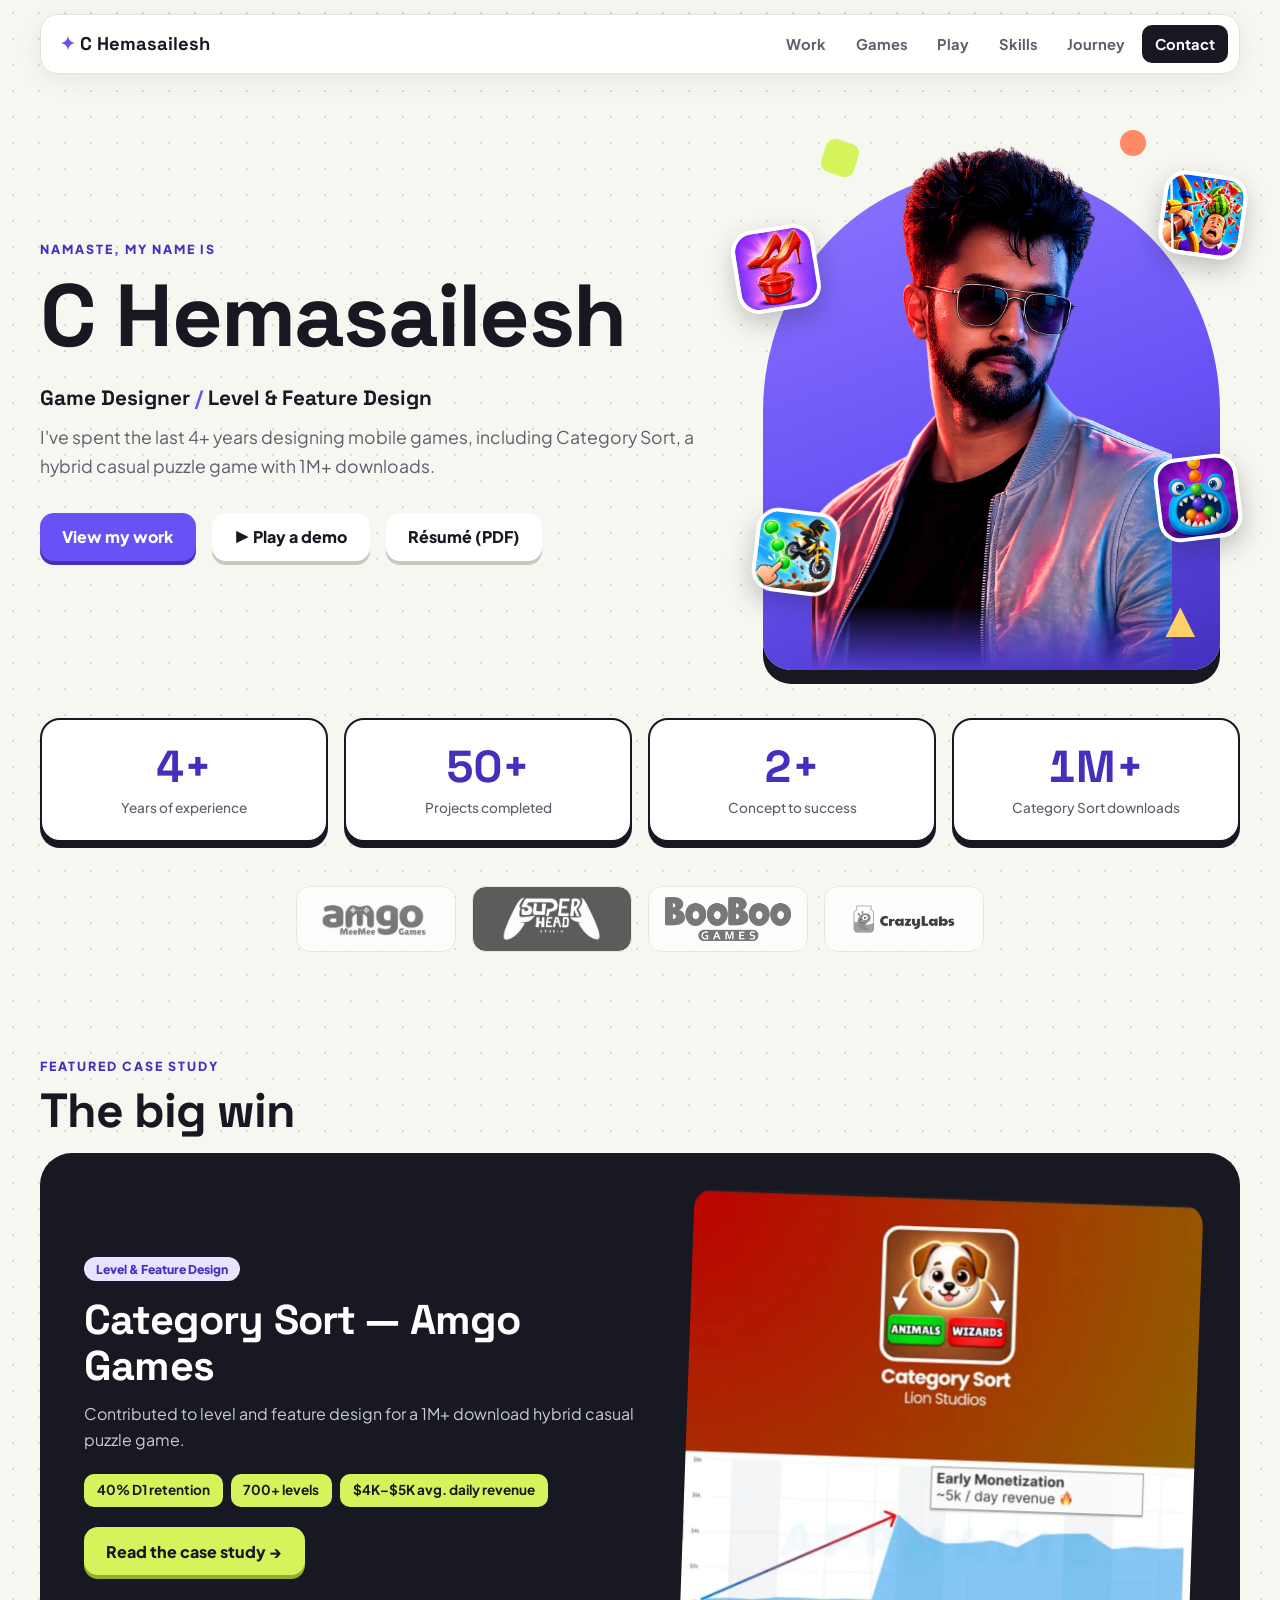
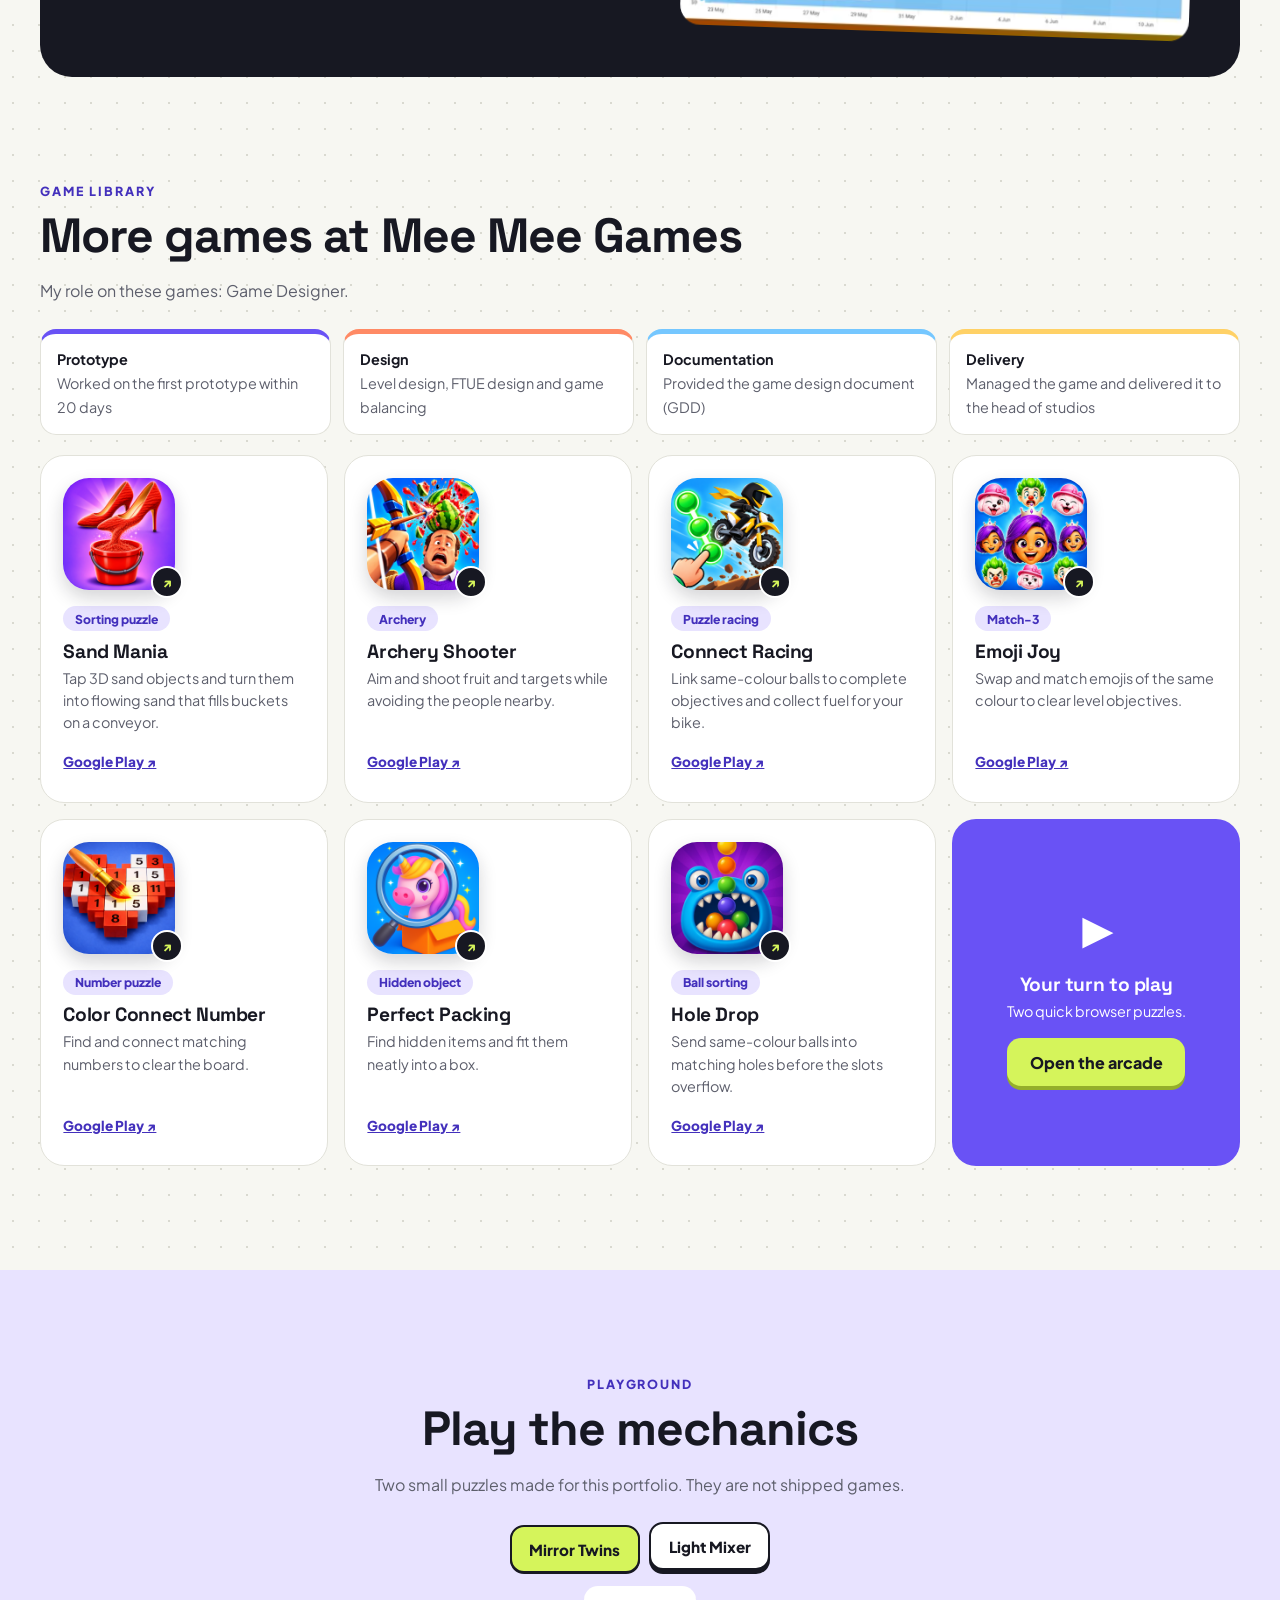
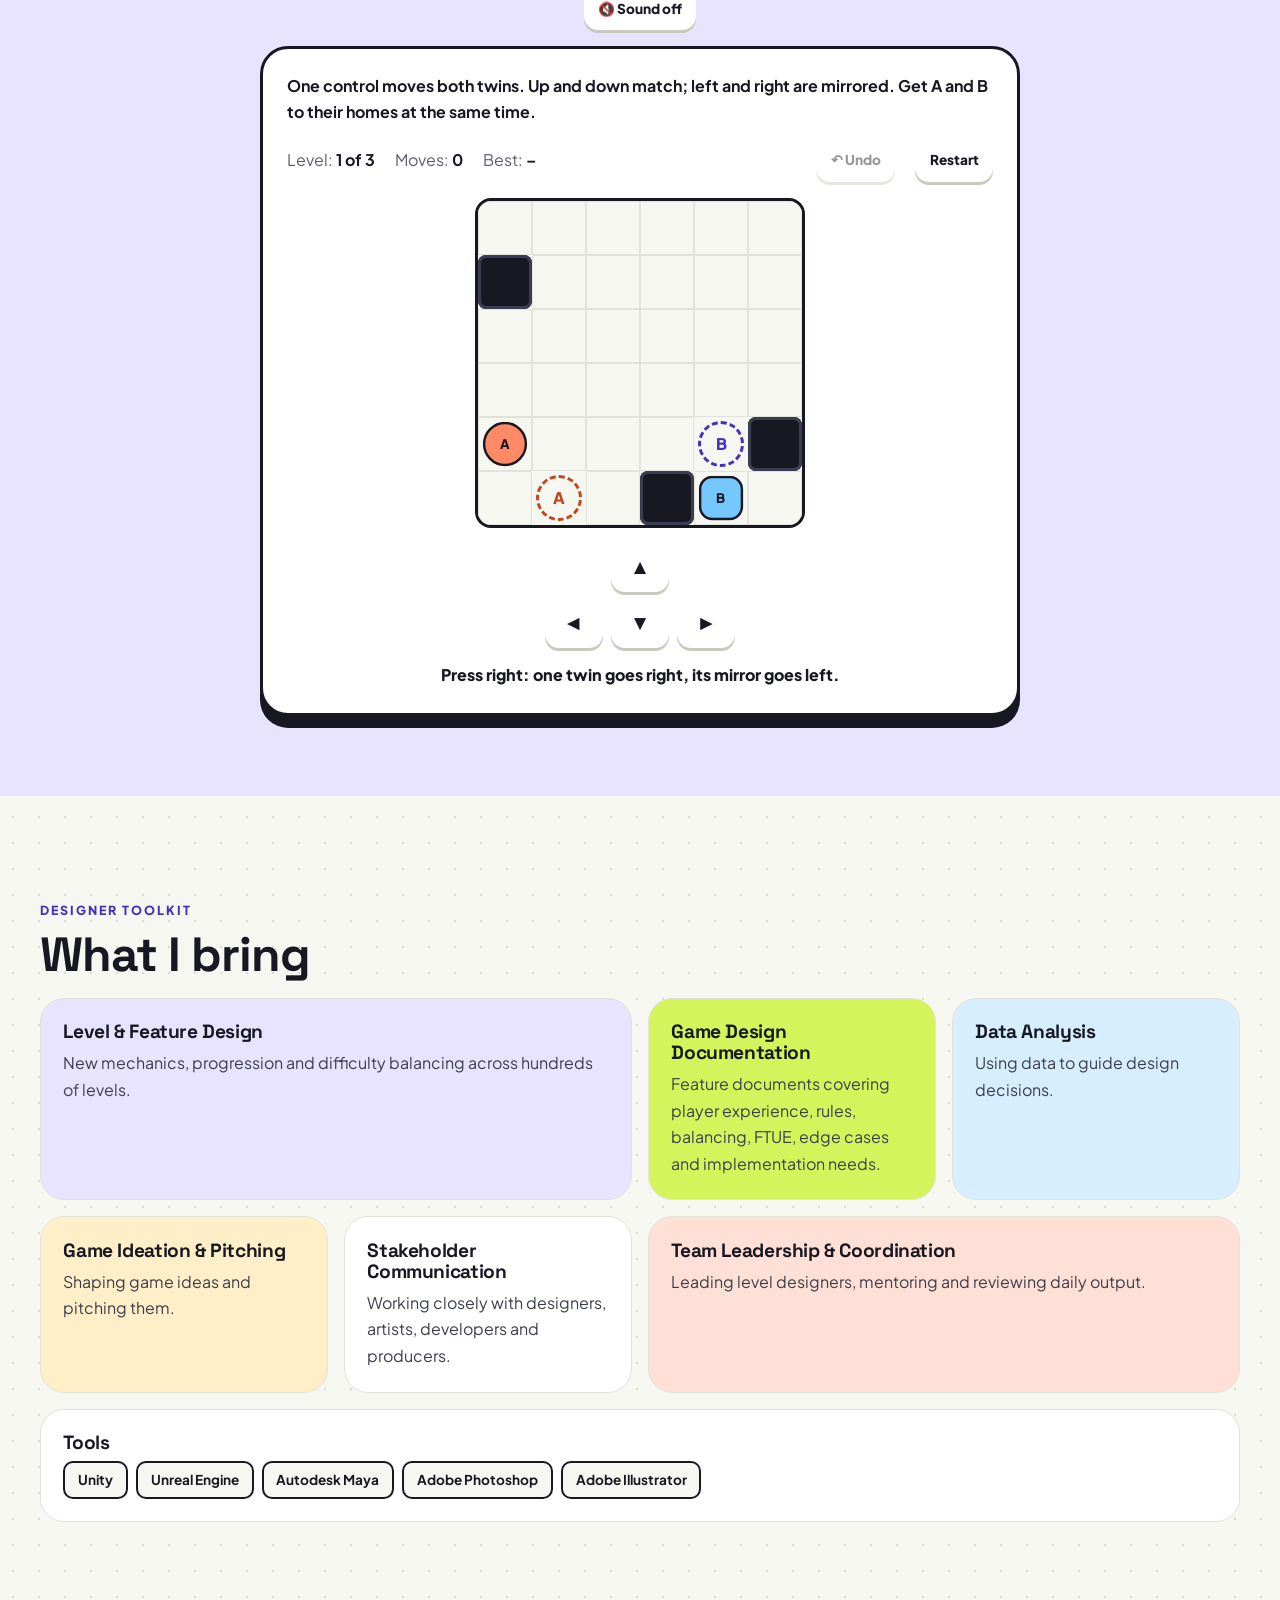
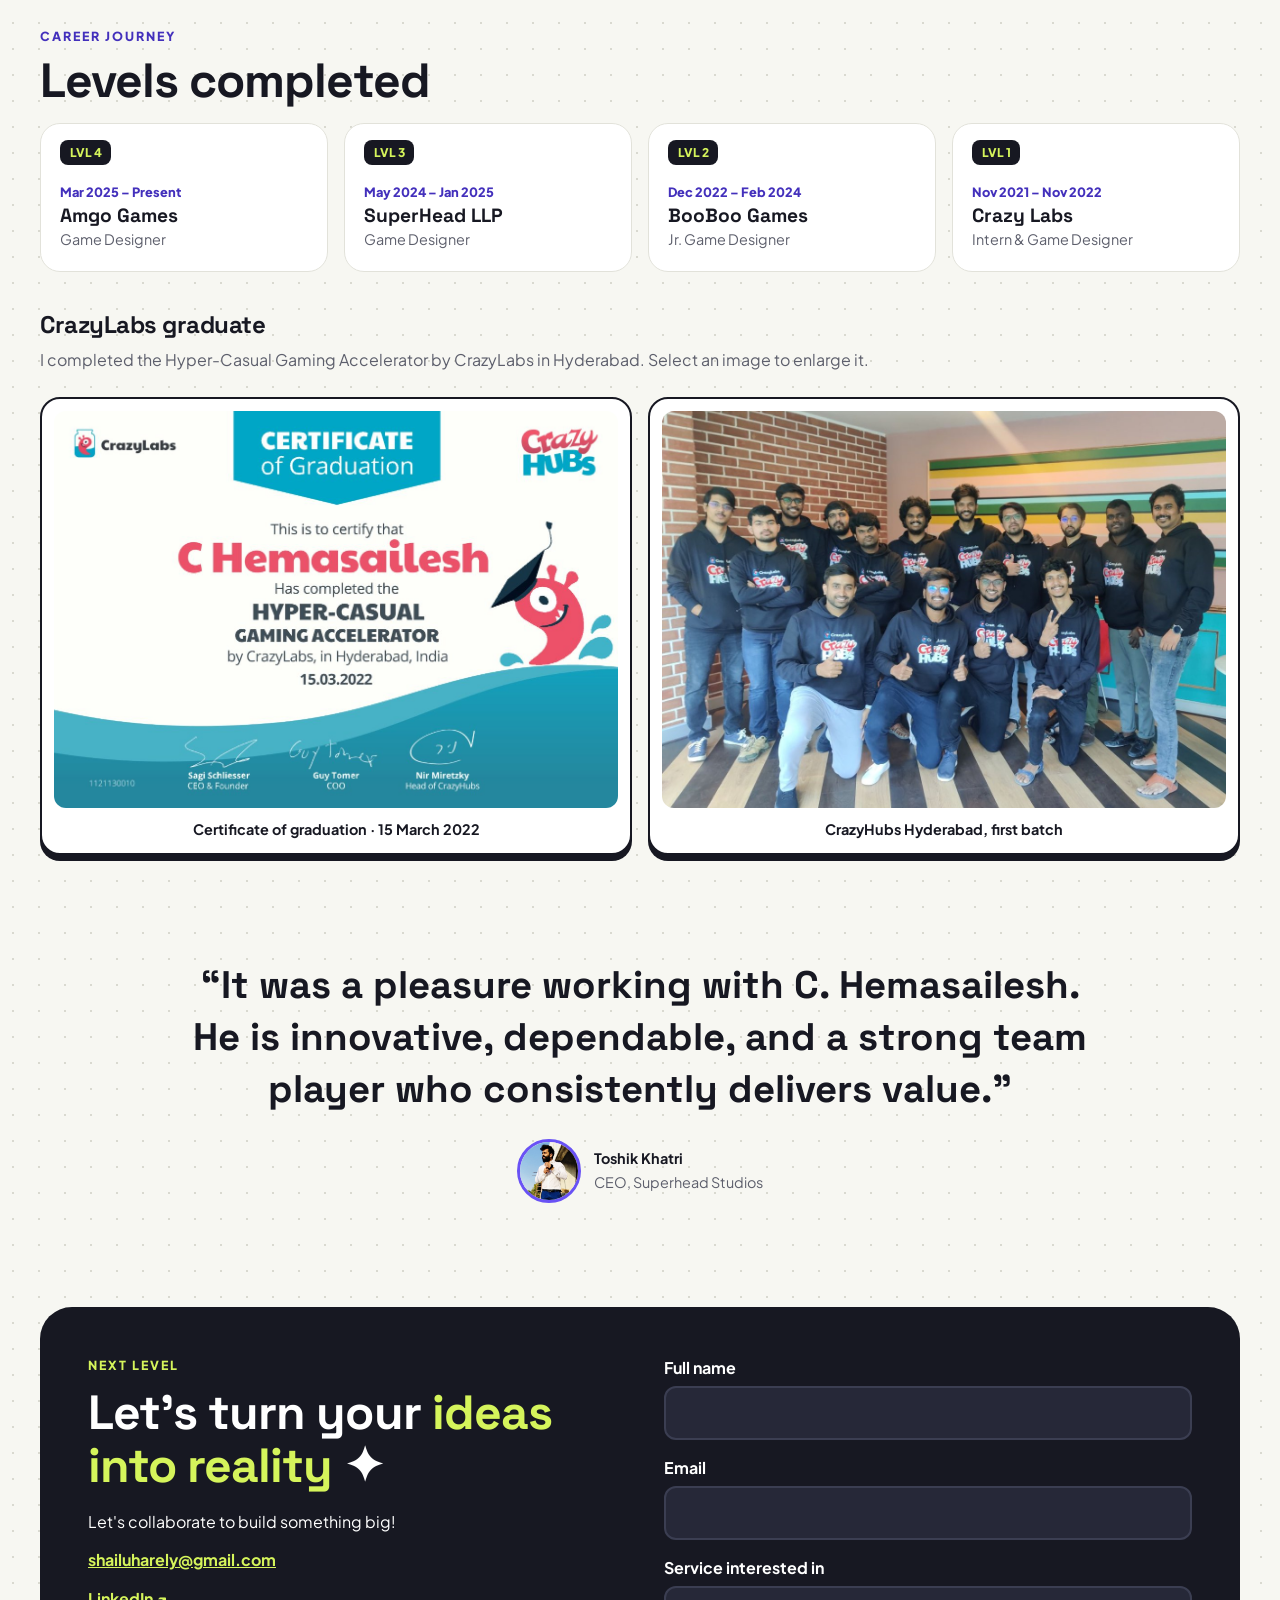
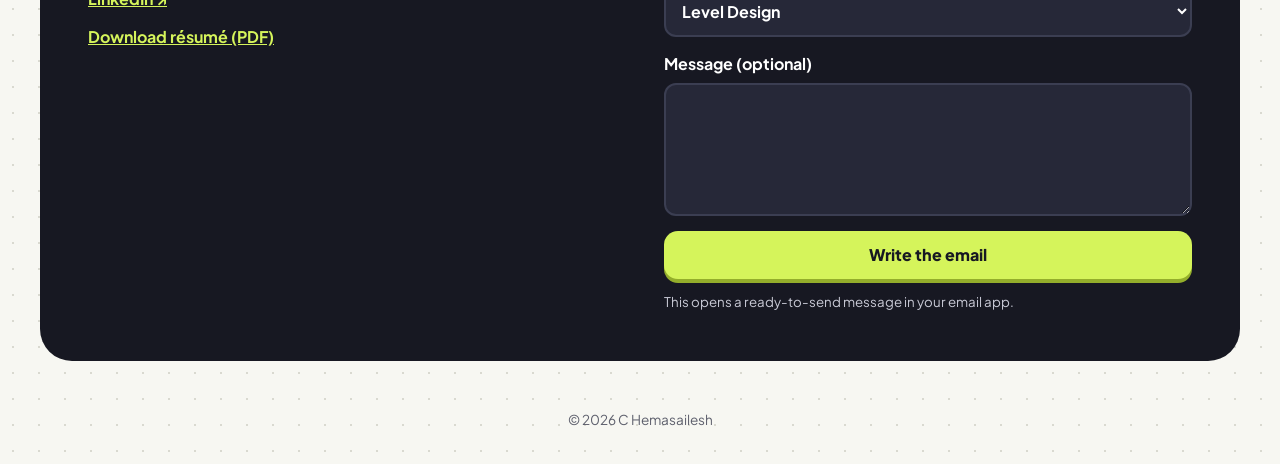
==== index.html @ 20269c91 "Replace the four demos with Mirror Twins and Light Mixer Co-Authored-By: Claude Sonnet 5.5 <noreply@" ====
<!doctype html>
<html lang="en">
<head>
  <meta charset="utf-8">
  <meta name="viewport" content="width=device-width, initial-scale=1">
  <title>C Hemasailesh — Game Designer (Level &amp; Feature Design)</title>
  <meta name="description" content="Mobile game designer with 4+ years of experience in level, feature and puzzle design. Worked on Category Sort, a hybrid casual puzzle game with 1M+ downloads.">
  <meta property="og:title" content="C Hemasailesh — Game Designer">
  <meta property="og:description" content="Level &amp; feature designer for mobile games. 4+ years. Category Sort: 1M+ downloads.">
  <meta property="og:type" content="website">
  <link rel="icon" href="data:image/svg+xml,<svg xmlns='http://www.w3.org/2000/svg' viewBox='0 0 24 24'><path fill='%236952F5' d='M12 0l2.6 9.4L24 12l-9.4 2.6L12 24l-2.6-9.4L0 12l9.4-2.6z'/></svg>">
  <link rel="preconnect" href="https://fonts.gstatic.com" crossorigin>
  <link href="https://fonts.googleapis.com/css2?family=Plus+Jakarta+Sans:wght@400;500;700;800&family=Space+Grotesk:wght@700&display=swap" rel="stylesheet">
  <link rel="stylesheet" href="styles.css?v=6">
  <script>document.documentElement.classList.add('js')</script>
  <script src="main.js?v=6" defer></script>
  <script src="arcade.js?v=6" defer></script>
</head>
<body>
<a class="skip" href="#main">Skip to content</a>
<div class="progress" aria-hidden="true"></div>
<header class="nav">
  <a class="brand" href="#top"><span class="spark">✦</span> C Hemasailesh</a>
  <button class="menu-btn" aria-expanded="false" aria-controls="menu">Menu</button>
  <nav id="menu">
    <a href="#work">Work</a>
    <a href="#games">Games</a>
    <a href="#play">Play</a>
    <a href="#about">Skills</a>
    <a href="#journey">Journey</a>
    <a class="pill" href="#contact">Contact</a>
  </nav>
</header>

<main id="main">
  <section class="hero wrap" id="top">
    <div class="hero-copy">
      <p class="eyebrow">Namaste, my name is</p>
      <h1>C Hema&shy;sailesh</h1>
      <p class="role">Game Designer <span>/</span> Level &amp; Feature Design</p>
      <p class="lead">I've spent the last 4+ years designing mobile games, including Category Sort, a hybrid casual puzzle game with 1M+ downloads.</p>
      <div class="actions">
        <a class="btn" href="#work">View my work</a>
        <a class="btn alt" href="#play">▶ Play a demo</a>
        <a class="btn alt" href="assets/C-Hemasailesh-Resume.pdf" target="_blank" rel="noopener">Résumé (PDF)</a>
      </div>
    </div>
    <div class="stage" id="stage">
      <div class="blob"></div>
      <img class="hero-portrait" src="assets/portrait.png" alt="Portrait of C Hemasailesh" width="1024" height="1536">
      <a class="float f1" href="https://play.google.com/store/apps/details?id=com.meemeegames.sandmania" target="_blank" rel="noopener" aria-label="Open Sand Mania on Google Play"><img src="assets/games/sand-mania.png" alt="" width="96" height="96"><span class="tip">Sand Mania ↗</span></a>
      <a class="float f2" href="https://play.google.com/store/apps/details?id=com.meemeegames.archeryshooter" target="_blank" rel="noopener" aria-label="Open Archery Shooter on Google Play"><img src="assets/games/archery-shooter.webp" alt="" width="96" height="96"><span class="tip">Archery Shooter ↗</span></a>
      <a class="float f3" href="https://play.google.com/store/apps/details?id=com.meemeegames.connectracing" target="_blank" rel="noopener" aria-label="Open Connect Racing on Google Play"><img src="assets/games/connect-racing.png" alt="" width="96" height="96"><span class="tip">Connect Racing ↗</span></a>
      <a class="float f4" href="https://play.google.com/store/apps/details?id=com.meemeegames.holedrop" target="_blank" rel="noopener" aria-label="Open Hole Drop on Google Play"><img src="assets/games/hole-drop.png" alt="" width="96" height="96"><span class="tip">Hole Drop ↗</span></a>
      <span class="shape s1"></span><span class="shape s2"></span><span class="shape s3"></span>
    </div>
  </section>

  <section class="wrap stats" aria-label="Career highlights">
    <div><strong data-count>4+</strong><span>Years of experience</span></div>
    <div><strong data-count>50+</strong><span>Projects completed</span></div>
    <div><strong data-count>2+</strong><span>Concept to success</span></div>
    <div><strong data-count>1M+</strong><span>Category Sort downloads</span></div>
  </section>

  <section class="wrap logos" aria-label="Studios I have worked with">
    <img src="assets/logo-amgo.png" alt="Amgo Games">
    <img src="assets/logo-superhead.png" alt="SuperHead Studios">
    <img src="assets/logo-booboo.png" alt="BooBoo Games">
    <img src="assets/logo-crazylabs.png" alt="CrazyLabs">
  </section>

  <section class="wrap section" id="work">
    <p class="eyebrow">Featured case study</p>
    <h2>The big win</h2>
    <a class="feature" href="category-sort.html">
      <div>
        <span class="tag">Level &amp; Feature Design</span>
        <h3>Category Sort — Amgo Games</h3>
        <p>Contributed to level and feature design for a 1M+ download hybrid casual puzzle game.</p>
        <ul class="chips">
          <li>40% D1 retention</li>
          <li>700+ levels</li>
          <li>$4K–$5K avg. daily revenue</li>
        </ul>
        <span class="btn lime">Read the case study →</span>
      </div>
      <img src="assets/category-sort-cover.webp" alt="Category Sort icon above a chart showing daily revenue rising to about 5 thousand dollars" width="665" height="569">
    </a>
  </section>

  <section class="wrap section" id="games">
    <p class="eyebrow">Game library</p>
    <h2>More games at Mee Mee Games</h2>
    <p class="sub">My role on these games: Game Designer.</p>
    <ul class="role-box">
      <li><b>Prototype</b>Worked on the first prototype within 20 days</li>
      <li><b>Design</b>Level design, FTUE design and game balancing</li>
      <li><b>Documentation</b>Provided the game design document (GDD)</li>
      <li><b>Delivery</b>Managed the game and delivered it to the head of studios</li>
    </ul>
    <ul class="games">
      <li class="card">
        <a class="icon-link" href="https://play.google.com/store/apps/details?id=com.meemeegames.sandmania" target="_blank" rel="noopener" aria-label="Open Sand Mania on Google Play"><img src="assets/games/sand-mania.png" alt="" width="512" height="512" loading="lazy"></a>
        <span class="tag">Sorting puzzle</span>
        <h3>Sand Mania</h3>
        <p>Tap 3D sand objects and turn them into flowing sand that fills buckets on a conveyor.</p>
        <div class="links"><a href="https://play.google.com/store/apps/details?id=com.meemeegames.sandmania" target="_blank" rel="noopener" aria-label="Sand Mania on Google Play">Google Play ↗</a></div>
      </li>
      <li class="card">
        <a class="icon-link" href="https://play.google.com/store/apps/details?id=com.meemeegames.archeryshooter" target="_blank" rel="noopener" aria-label="Open Archery Shooter on Google Play"><img src="assets/games/archery-shooter.webp" alt="" width="512" height="512" loading="lazy"></a>
        <span class="tag">Archery</span>
        <h3>Archery Shooter</h3>
        <p>Aim and shoot fruit and targets while avoiding the people nearby.</p>
        <div class="links"><a href="https://play.google.com/store/apps/details?id=com.meemeegames.archeryshooter" target="_blank" rel="noopener" aria-label="Archery Shooter on Google Play">Google Play ↗</a></div>
      </li>
      <li class="card">
        <a class="icon-link" href="https://play.google.com/store/apps/details?id=com.meemeegames.connectracing" target="_blank" rel="noopener" aria-label="Open Connect Racing on Google Play"><img src="assets/games/connect-racing.png" alt="" width="512" height="512" loading="lazy"></a>
        <span class="tag">Puzzle racing</span>
        <h3>Connect Racing</h3>
        <p>Link same-colour balls to complete objectives and collect fuel for your bike.</p>
        <div class="links"><a href="https://play.google.com/store/apps/details?id=com.meemeegames.connectracing" target="_blank" rel="noopener" aria-label="Connect Racing on Google Play">Google Play ↗</a></div>
      </li>
      <li class="card">
        <a class="icon-link" href="https://play.google.com/store/apps/details?id=com.meemeegames.emojijoy" target="_blank" rel="noopener" aria-label="Open Emoji Joy on Google Play"><img src="assets/games/emoji-joy.webp" alt="" width="512" height="512" loading="lazy"></a>
        <span class="tag">Match-3</span>
        <h3>Emoji Joy</h3>
        <p>Swap and match emojis of the same colour to clear level objectives.</p>
        <div class="links"><a href="https://play.google.com/store/apps/details?id=com.meemeegames.emojijoy" target="_blank" rel="noopener" aria-label="Emoji Joy on Google Play">Google Play ↗</a></div>
      </li>
      <li class="card">
        <a class="icon-link" href="https://play.google.com/store/apps/details?id=com.meemeegames.colorconnectnumber" target="_blank" rel="noopener" aria-label="Open Color Connect Number on Google Play"><img src="assets/games/color-connect-number.png" alt="" width="512" height="512" loading="lazy"></a>
        <span class="tag">Number puzzle</span>
        <h3>Color Connect Number</h3>
        <p>Find and connect matching numbers to clear the board.</p>
        <div class="links"><a href="https://play.google.com/store/apps/details?id=com.meemeegames.colorconnectnumber" target="_blank" rel="noopener" aria-label="Color Connect Number on Google Play">Google Play ↗</a></div>
      </li>
      <li class="card">
        <a class="icon-link" href="https://play.google.com/store/apps/details?id=com.meemeegames.findfrenzy" target="_blank" rel="noopener" aria-label="Open Perfect Packing on Google Play"><img src="assets/games/perfect-packing.png" alt="" width="512" height="512" loading="lazy"></a>
        <span class="tag">Hidden object</span>
        <h3>Perfect Packing</h3>
        <p>Find hidden items and fit them neatly into a box.</p>
        <div class="links"><a href="https://play.google.com/store/apps/details?id=com.meemeegames.findfrenzy" target="_blank" rel="noopener" aria-label="Perfect Packing on Google Play">Google Play ↗</a></div>
      </li>
      <li class="card">
        <a class="icon-link" href="https://play.google.com/store/apps/details?id=com.meemeegames.holedrop" target="_blank" rel="noopener" aria-label="Open Hole Drop on Google Play"><img src="assets/games/hole-drop.png" alt="" width="512" height="512" loading="lazy"></a>
        <span class="tag">Ball sorting</span>
        <h3>Hole Drop</h3>
        <p>Send same-colour balls into matching holes before the slots overflow.</p>
        <div class="links"><a href="https://play.google.com/store/apps/details?id=com.meemeegames.holedrop" target="_blank" rel="noopener" aria-label="Hole Drop on Google Play">Google Play ↗</a></div>
      </li>
      <li class="card next-card">
        <span class="big" aria-hidden="true">▶</span>
        <h3>Your turn to play</h3>
        <p>Two quick browser puzzles.</p>
        <a class="btn lime" href="#play">Open the arcade</a>
      </li>
    </ul>
  </section>

  <section class="section arcade-zone" id="play">
    <div class="wrap">
      <p class="eyebrow">Playground</p>
      <h2>Play the mechanics</h2>
      <p class="sub">Two small puzzles made for this portfolio. They are not shipped games.</p>
      <div class="tabs" role="tablist" aria-label="Mini-games">
        <button role="tab" id="tab-twins" aria-controls="panel-twins" aria-selected="true">Mirror Twins</button>
        <button role="tab" id="tab-mix" aria-controls="panel-mix" aria-selected="false" tabindex="-1">Light Mixer</button>
      </div>

      <div class="sound-row"><button type="button" class="btn ghost small" id="sound" aria-pressed="false">🔇 Sound off</button></div>

      <div class="console">
        <div role="tabpanel" id="panel-twins" aria-labelledby="tab-twins">
          <p class="how">One control moves both twins. Up and down match; left and right are mirrored. Get A and B to their homes at the same time.</p>
          <div class="hud"><span>Level: <b id="twins-level"></b></span><span>Moves: <b id="twins-moves">0</b></span><span>Best: <b id="twins-best">–</b></span><button type="button" class="btn small ghost" id="twins-undo">↶ Undo</button><button type="button" class="btn small ghost" id="twins-reset">Restart</button></div>
          <div class="twins-board" id="twins-board" role="img" tabindex="0"></div>
          <div class="pad" aria-label="Move the twins. Directions are for twin A.">
            <button type="button" class="btn ghost" data-move="up" aria-label="Up">▲</button>
            <button type="button" class="btn ghost" data-move="left" aria-label="Left for A, right for B">◀</button>
            <button type="button" class="btn ghost" data-move="down" aria-label="Down">▼</button>
            <button type="button" class="btn ghost" data-move="right" aria-label="Right for A, left for B">▶</button>
          </div>
          <p class="status" id="twins-status" role="status"></p>
          <button type="button" class="btn lime wide" id="twins-next" hidden>Next level →</button>
        </div>

        <div role="tabpanel" id="panel-mix" aria-labelledby="tab-mix" hidden>
          <p class="how">Drag the lamps until every spot gets exactly the colour on its label.</p>
          <div class="hud"><span>Level: <b id="mix-level"></b></span><span>Spots correct: <b id="mix-count"></b></span><button type="button" class="btn small ghost" id="mix-reset">Restart</button></div>
          <div class="mix-stage" id="mix-stage"></div>
          <p class="status" id="mix-status" role="status"></p>
          <button type="button" class="btn lime wide" id="mix-next" hidden>Next level →</button>
        </div>
      </div>
    </div>
  </section>

  <section class="wrap section" id="about">
    <p class="eyebrow">Designer toolkit</p>
    <h2>What I bring</h2>
    <div class="bento">
      <article class="card b-wide c-lav"><h3>Level &amp; Feature Design</h3><p>New mechanics, progression and difficulty balancing across hundreds of levels.</p></article>
      <article class="card c-lime"><h3>Game Design Documentation</h3><p>Feature documents covering player experience, rules, balancing, FTUE, edge cases and implementation needs.</p></article>
      <article class="card c-sky"><h3>Data Analysis</h3><p>Using data to guide design decisions.</p></article>
      <article class="card c-gold"><h3>Game Ideation &amp; Pitching</h3><p>Shaping game ideas and pitching them.</p></article>
      <article class="card"><h3>Stakeholder Communication</h3><p>Working closely with designers, artists, developers and producers.</p></article>
      <article class="card b-wide c-coral"><h3>Team Leadership &amp; Coordination</h3><p>Leading level designers, mentoring and reviewing daily output.</p></article>
      <div class="card b-full tools">
        <h3>Tools</h3>
        <ul class="chips"><li>Unity</li><li>Unreal Engine</li><li>Autodesk Maya</li><li>Adobe Photoshop</li><li>Adobe Illustrator</li></ul>
      </div>
    </div>
  </section>

  <section class="wrap section" id="journey">
    <p class="eyebrow">Career journey</p>
    <h2>Levels completed</h2>
    <ol class="timeline">
      <li><time>Mar 2025 – Present</time><b>Amgo Games</b><span>Game Designer</span></li>
      <li><time>May 2024 – Jan 2025</time><b>SuperHead LLP</b><span>Game Designer</span></li>
      <li><time>Dec 2022 – Feb 2024</time><b>BooBoo Games</b><span>Jr. Game Designer</span></li>
      <li><time>Nov 2021 – Nov 2022</time><b>Crazy Labs</b><span>Intern &amp; Game Designer</span></li>
    </ol>
    <div class="grad">
      <h3>CrazyLabs graduate</h3>
      <p class="sub">I completed the Hyper-Casual Gaming Accelerator by CrazyLabs in Hyderabad. Select an image to enlarge it.</p>
      <div class="grad-grid">
        <figure><button type="button" class="zoom"><img src="assets/crazylabs-certificate.jpg" alt="CrazyLabs certificate of graduation for C Hemasailesh, Hyper-Casual Gaming Accelerator, dated 15 March 2022" width="1152" height="811" loading="lazy"></button><figcaption>Certificate of graduation · 15 March 2022</figcaption></figure>
        <figure><button type="button" class="zoom"><img src="assets/crazylabs-graduation.jpg" alt="Group photo of the CrazyHubs Hyderabad cohort in CrazyHubs hoodies" width="1250" height="891" loading="lazy"></button><figcaption>CrazyHubs Hyderabad, first batch</figcaption></figure>
      </div>
    </div>
  </section>

  <section class="wrap section">
    <figure class="quote">
      <blockquote>“It was a pleasure working with C. Hemasailesh. He is innovative, dependable, and a strong team player who consistently delivers value.”</blockquote>
      <figcaption><img src="assets/toshik.jpg" alt="" width="64" height="64" loading="lazy"><span><b>Toshik Khatri</b>CEO, Superhead Studios</span></figcaption>
    </figure>
  </section>

  <section class="wrap section" id="contact">
    <div class="contact">
      <div>
        <p class="eyebrow">Next level</p>
        <h2>Let's turn your <em>ideas into reality</em> ✦</h2>
        <p>Let's collaborate to build something big!</p>
        <p><a href="mailto:shailuharely@gmail.com">shailuharely@gmail.com</a></p>
        <p><a href="https://www.linkedin.com/in/hemasailesh/" target="_blank" rel="noopener">LinkedIn ↗</a></p>
        <p><a href="assets/C-Hemasailesh-Resume.pdf" download>Download résumé (PDF)</a></p>
      </div>
      <form id="contact-form">
        <label>Full name <input name="name" autocomplete="name" required></label>
        <label>Email <input type="email" name="email" autocomplete="email" required></label>
        <label>Service interested in
          <select name="service" required>
            <option>Level Design</option>
            <option>Game Design</option>
            <option>Producer</option>
          </select>
        </label>
        <label>Message (optional) <textarea name="message" rows="4"></textarea></label>
        <button class="btn lime wide" type="submit">Write the email</button>
        <p><small>This opens a ready-to-send message in your email app.</small></p>
      </form>
    </div>
  </section>
</main>
<footer class="wrap">© 2026 C Hemasailesh</footer>
<dialog id="lightbox" aria-label="Enlarged image"><form method="dialog"><button class="btn ghost small">Close</button></form><img alt=""></dialog>
</body>
</html>
---- styles.css ----
/* Theme: Playground OS */
:root{--canvas:#F7F7F2;--surface:#fff;--ink:#171822;--muted:#5d5f6c;--primary:#6952F5;--depth:#4330BC;--lime:#D5F45B;--coral:#FF8A65;--sky:#75C7FF;--gold:#FFD166;--lav:#E8E3FF;--line:#E2E2DA;--ease:cubic-bezier(.22,1,.36,1)}
*{box-sizing:border-box;margin:0;padding:0}
html{scroll-behavior:smooth;scroll-padding-top:90px}
body{font-family:"Plus Jakarta Sans",system-ui,sans-serif;line-height:1.65;color:var(--ink);background:var(--canvas) radial-gradient(#d9d9d0 1px,transparent 1.5px) 0 0/26px 26px;overflow-x:hidden}
img{max-width:100%;height:auto;display:block}
a{color:var(--depth)}
[hidden]{display:none!important}
h1,h2,h3{font-family:"Space Grotesk",sans-serif;line-height:1.1;letter-spacing:-.02em}
h1{font-size:clamp(2.75rem,7.2vw,5.5rem)}
h2{font-size:clamp(2rem,4.5vw,3rem);margin-bottom:1rem}
h3{font-size:1.2rem;margin-bottom:.5rem}
.wrap{width:min(1200px,100% - 2rem);margin-inline:auto}
.section{padding-top:6.5rem}
.eyebrow{color:var(--depth);font-size:.78rem;font-weight:800;letter-spacing:.16em;text-transform:uppercase;margin-bottom:.5rem}
.sub{color:var(--muted);margin-bottom:1.5rem}
.skip{position:absolute;left:-999px}.skip:focus{left:1rem;top:1rem;z-index:30;background:var(--ink);color:#fff;padding:.5rem 1rem}
:focus-visible{outline:3px solid var(--primary);outline-offset:3px}
.progress{position:fixed;inset:0 0 auto;height:5px;background:linear-gradient(90deg,var(--primary),var(--coral),var(--gold));transform-origin:left;transform:scaleX(0);z-index:20}

/* Buttons */
.btn{display:inline-flex;align-items:center;justify-content:center;gap:.4rem;background:var(--primary);color:#fff;border:0;border-radius:14px;padding:.8rem 1.4rem;min-height:48px;font:800 1rem "Plus Jakarta Sans",sans-serif;text-decoration:none;cursor:pointer;box-shadow:0 4px 0 var(--depth);transition:transform .1s,box-shadow .1s,filter .2s}
.btn:hover{filter:brightness(1.06)}
.btn:active{transform:translateY(3px) scale(.97);box-shadow:0 1px 0 var(--depth)}
.btn.alt{background:var(--surface);color:var(--ink);box-shadow:0 4px 0 #c9c9bd}
.btn.lime{background:var(--lime);color:var(--ink);box-shadow:0 4px 0 #94ae2b}
.btn.ghost{background:var(--surface);color:var(--ink);box-shadow:0 3px 0 #c9c9bd}
.btn.small{padding:.4rem .9rem;min-height:44px;font-size:.85rem}
.btn.wide{width:100%}

/* Nav */
.nav{position:sticky;top:14px;z-index:15;width:min(1200px,100% - 2rem);margin:14px auto 0;display:flex;align-items:center;justify-content:space-between;padding:.6rem .7rem .6rem 1.2rem;background:rgba(255,255,255,.9);backdrop-filter:blur(10px);border:1px solid var(--line);border-radius:18px;box-shadow:0 6px 24px rgba(23,24,34,.07)}
.brand{font:700 1.15rem "Space Grotesk",sans-serif;color:var(--ink);text-decoration:none}
.spark{color:var(--primary);display:inline-block}
.brand:hover .spark{animation:spin .8s var(--ease)}
.nav nav{display:flex;gap:.25rem;align-items:center}
.nav nav a{color:var(--muted);text-decoration:none;font-weight:700;font-size:.92rem;padding:.45rem .8rem;border-radius:10px;transition:background .2s,color .2s}
.nav nav a:hover,.nav nav a.active{background:var(--lav);color:var(--ink)}
.nav nav a.pill{background:var(--ink);color:#fff}
.menu-btn{display:none;background:var(--lav);border:0;border-radius:10px;padding:.5rem 1rem;min-height:44px;font:700 .9rem "Plus Jakarta Sans",sans-serif;color:var(--ink)}

/* Hero */
.hero{display:grid;grid-template-columns:1.15fr .85fr;gap:2rem;align-items:center;padding-top:3.5rem}
.role{font:700 1.3rem "Space Grotesk",sans-serif;margin:1.25rem 0 .75rem}
.role span{color:var(--primary)}
.lead{color:var(--muted);font-size:1.1rem;max-width:56ch}
.actions{display:flex;flex-wrap:wrap;gap:1rem;margin-top:2rem}
.stage{position:relative;height:540px;--mx:0;--my:0}
.blob{position:absolute;inset:8% 4% 0;border-radius:48% 48% 28px 28px;background:linear-gradient(160deg,#8b76ff,var(--primary) 55%,var(--depth));box-shadow:0 14px 0 var(--ink)}
.hero-portrait{position:absolute;bottom:0;left:50%;height:100%;width:auto;max-width:none;transform:translateX(-50%);-webkit-mask-image:linear-gradient(#000 88%,transparent);mask-image:linear-gradient(#000 88%,transparent)}
.float img{width:100%;height:100%;border-radius:22px;border:4px solid #fff;box-shadow:0 10px 24px rgba(23,24,34,.25)}
.float{position:absolute;z-index:2;width:84px;height:84px;translate:calc(var(--mx)*14px) calc(var(--my)*14px);animation:bob 5s ease-in-out infinite}
.f1{left:-2%;top:18%;rotate:-9deg}
.f2{right:-1%;top:8%;rotate:8deg;animation-delay:-1.3s}
.f3{left:2%;bottom:14%;rotate:7deg;animation-delay:-2.4s}
.f4{right:0;bottom:24%;rotate:-7deg;animation-delay:-3.6s}
.shape{position:absolute;animation:bob 4s ease-in-out infinite}
.s1{width:34px;height:34px;background:var(--lime);border-radius:9px;left:16%;top:2%;rotate:18deg}
.s2{width:26px;height:26px;background:var(--coral);border-radius:50%;right:19%;top:0;animation-delay:-2s}
.s3{width:30px;height:30px;background:var(--gold);clip-path:polygon(50% 0,100% 100%,0 100%);right:9%;bottom:6%;animation-delay:-1s}
@keyframes bob{50%{transform:translateY(-9px)}}
@keyframes spin{to{transform:rotate(180deg)}}
.js .hero-copy>*{animation:rise .6s var(--ease) both}
.js .hero-copy>:nth-child(2){animation-delay:.07s}
.js .hero-copy>:nth-child(3){animation-delay:.14s}
.js .hero-copy>:nth-child(4){animation-delay:.21s}
.js .hero-copy>:nth-child(5){animation-delay:.28s}
.js .hero-portrait{animation:fade .8s var(--ease) both}
@keyframes rise{from{opacity:0;transform:translateY(22px)}}
@keyframes fade{from{opacity:0;translate:0 24px}}

/* Scroll reveal */
.js .reveal{opacity:0;transform:translateY(22px)}
.js .reveal.in{opacity:1;transform:none;transition:opacity .5s var(--ease),transform .5s var(--ease)}

/* Scoreboard */
.stats{display:grid;grid-template-columns:repeat(auto-fit,minmax(150px,1fr));gap:1rem;margin-top:3rem}
.stats>div{background:var(--surface);border:2px solid var(--ink);border-radius:20px;box-shadow:0 6px 0 var(--ink);padding:1.25rem .75rem;text-align:center}
.stats strong{display:block;font:700 clamp(1.7rem,4vw,2.8rem)/1.2 "Space Grotesk",sans-serif;color:var(--depth);font-variant-numeric:tabular-nums}
.stats span{color:var(--muted);font-size:.85rem;font-weight:500}
.logos{display:flex;flex-wrap:wrap;justify-content:center;align-items:center;gap:1rem;margin-top:2.75rem}
.logos img{width:160px;height:66px;object-fit:contain;background:var(--surface);border:1px solid var(--line);border-radius:14px;padding:.6rem 1rem;filter:grayscale(1);opacity:.75;transition:.25s var(--ease)}
.logos img[src*=superhead]{background:#45187f}
.logos img:hover{filter:none;opacity:1;transform:translateY(-4px)}

/* Cards */
.card{background:var(--surface);border:1px solid var(--line);border-radius:24px;padding:1.4rem}
.card p{color:var(--muted)}
.tag{display:inline-block;align-self:flex-start;background:var(--lav);color:var(--depth);border-radius:99px;padding:.15rem .75rem;font-size:.76rem;font-weight:800}
.chips{list-style:none;display:flex;flex-wrap:wrap;gap:.5rem;margin:1.25rem 0}
.chips li{background:var(--lime);color:var(--ink);border-radius:10px;padding:.35rem .8rem;font-size:.85rem;font-weight:700}

/* Featured */
.feature{display:grid;grid-template-columns:1.05fr .95fr;gap:2.5rem;align-items:center;background:var(--ink);color:#fff;border-radius:32px;padding:2.75rem;text-decoration:none;transition:transform .25s var(--ease),box-shadow .25s}
.feature:hover{transform:translateY(-6px);box-shadow:0 24px 50px rgba(67,48,188,.3)}
.feature h3{font-size:clamp(1.7rem,3.4vw,2.6rem);margin:1rem 0 .75rem}
.feature p{color:#c9cad6}
.feature img{border-radius:20px;transform:rotate(2deg);transition:transform .35s var(--ease)}
.feature:hover img{transform:rotate(0) scale(1.03)}

/* Game library */
.role-box{list-style:none;display:grid;grid-template-columns:repeat(4,1fr);gap:.75rem;margin-bottom:1.25rem}
.role-box li{background:var(--surface);border:1px solid var(--line);border-top:5px solid var(--primary);border-radius:16px;padding:.9rem 1rem;font-size:.9rem;color:var(--muted)}
.role-box li:nth-child(2){border-top-color:var(--coral)}.role-box li:nth-child(3){border-top-color:var(--sky)}.role-box li:nth-child(4){border-top-color:var(--gold)}
.role-box b{display:block;color:var(--ink)}
.games{list-style:none;display:grid;grid-template-columns:repeat(4,1fr);gap:1rem}
.games .card{display:flex;flex-direction:column;--glow:var(--primary);transition:transform .22s var(--ease),box-shadow .22s,border-color .22s,opacity .5s var(--ease)}
.games .card:nth-child(4n+2){--glow:var(--coral)}.games .card:nth-child(4n+3){--glow:var(--sky)}.games .card:nth-child(4n){--glow:var(--gold)}
.games .card.in:hover,html:not(.js) .games .card:hover{transform:translateY(-6px);border-color:var(--glow);box-shadow:0 10px 0 var(--glow)}
.games img{width:112px;height:112px;border-radius:26px;margin-bottom:1rem;box-shadow:0 8px 18px rgba(23,24,34,.18);transition:transform .22s var(--ease)}
.games h3{margin:.6rem 0 .3rem}
.games p{font-size:.9rem;line-height:1.55;flex:1}
.links{display:flex;flex-wrap:wrap;gap:.25rem 1rem;margin-top:.75rem}
.links a{font-size:.85rem;font-weight:800;padding:.35rem 0}
.games .next-card{background:var(--primary);color:#fff;align-items:center;justify-content:center;text-align:center;border:0}
.games .next-card p{color:#fff;flex:0;margin-bottom:1rem}
.big{font-size:2.5rem;animation:bob 3s ease-in-out infinite}

/* Arcade */
.arcade-zone{background:var(--lav);margin-top:6.5rem;padding-bottom:5rem}
.tabs{display:flex;flex-wrap:wrap;gap:.6rem;margin-bottom:1rem}
.tabs button{background:var(--surface);border:2px solid var(--ink);border-radius:14px;padding:.6rem 1.1rem;min-height:48px;font:800 .95rem "Plus Jakarta Sans",sans-serif;color:var(--ink);cursor:pointer;box-shadow:0 4px 0 var(--ink);transition:transform .12s,box-shadow .12s}
.tabs button[aria-selected=true]{background:var(--lime);transform:translateY(3px);box-shadow:0 1px 0 var(--ink)}
.console{background:var(--surface);border:3px solid var(--ink);border-radius:28px;box-shadow:0 12px 0 var(--ink);padding:1.5rem;max-width:760px;margin-inline:auto;position:relative}
.arcade-zone>.wrap>.eyebrow,.arcade-zone>.wrap>h2,.arcade-zone>.wrap>.sub{text-align:center}
.arcade-zone .tabs{justify-content:center}
.console [role=tabpanel]{animation:rise .35s var(--ease)}
.how{font-weight:700;margin-bottom:.75rem}
.hud{display:flex;flex-wrap:wrap;gap:.75rem 1.25rem;align-items:center;margin-bottom:1rem;color:var(--muted)}
.hud b{color:var(--ink)}
.hud .btn:first-of-type{margin-left:auto}
.status{min-height:1.7em;margin-top:.9rem;text-align:center;font-weight:800}
.shake{animation:shake .35s}
@keyframes shake{25%{transform:translateX(-7px)}75%{transform:translateX(7px)}}
.confetti{position:fixed;width:11px;height:11px;pointer-events:none;z-index:40;animation:burst .9s var(--ease) forwards}
@keyframes burst{to{transform:translate(var(--x),var(--y)) rotate(400deg);opacity:0}}

/* Mirror Twins */
.twins-board{position:relative;display:grid;grid-template-columns:repeat(6,1fr);grid-template-rows:repeat(6,1fr);width:min(330px,100%);aspect-ratio:1;margin-inline:auto;background:var(--canvas);border:3px solid var(--ink);border-radius:16px;overflow:hidden;touch-action:none;user-select:none;cursor:grab}
.twins-board span{display:grid;place-items:center;box-shadow:inset 0 0 0 1px var(--line);font-weight:800}
.twins-board .wall{background:var(--ink);box-shadow:inset 0 0 0 3px #3b3e52;border-radius:8px}
.twins-board .goal{box-shadow:none;border:3px dashed;border-radius:50%;margin:4px}
.twins-board .goal.a{border-color:#c2461f;color:#c2461f}
.twins-board .goal.b{border-color:var(--depth);color:var(--depth)}
.twin{position:absolute;width:calc(100% / 6);height:calc(100% / 6);display:grid;place-items:center;font-style:normal;font-weight:800;border-radius:50%;border:3px solid var(--ink);scale:.82;transition:left .16s var(--ease),top .16s var(--ease)}
.twin.a{background:var(--coral)}
.twin.b{background:var(--sky);border-radius:30%}
.twin.home{background:var(--lime)}
.pad{display:grid;grid-template-columns:repeat(3,58px);justify-content:center;gap:.5rem;margin-top:1rem}
.pad [data-move=up]{grid-column:2}
.pad [data-move=left]{grid-column:1}

/* Light Mixer */
.mix-stage{position:relative;width:min(400px,100%);aspect-ratio:1;margin-inline:auto;background:#0b0c12;border:3px solid var(--ink);border-radius:18px;overflow:hidden;touch-action:none;user-select:none;isolation:isolate}
.glow{position:absolute;width:52%;height:52%;border-radius:50%;translate:-50% -50%;mix-blend-mode:screen;pointer-events:none}
.glow.r{background:rgb(215,0,0)}.glow.g{background:rgb(0,190,0)}.glow.b{background:rgb(0,45,225)}
.spot{position:absolute;z-index:2;width:30px;height:30px;translate:-50% -50%;display:grid;place-items:center;border-radius:50%;background:var(--want);border:3px solid #fff;pointer-events:none}
.spot.dark{border-style:dashed}
.spot b{color:var(--ink);font-size:1rem}
.spot.dark b{color:#fff}
.spot.ok{border-color:var(--lime);box-shadow:0 0 0 4px var(--ink),0 0 0 7px var(--lime)}
.spot small{position:absolute;top:calc(100% + 7px);white-space:nowrap;background:rgba(23,24,34,.85);color:#fff;border-radius:6px;padding:0 .35rem;font-size:.68rem;font-weight:700}
.lamp{position:absolute;z-index:3;width:44px;height:44px;translate:-50% -50%;border-radius:50%;border:3px solid #fff;color:#fff;font:800 1rem "Plus Jakarta Sans",sans-serif;cursor:grab;touch-action:none}
.lamp:active{cursor:grabbing}
.lamp.r{background:#c40000}.lamp.g{background:#067a12}.lamp.b{background:#0a2fd6}

/* Toolkit */
.bento{display:grid;grid-template-columns:repeat(4,1fr);gap:1rem}
.bento .card{transition:opacity .5s var(--ease),transform .5s var(--ease),rotate .2s}
.bento .card:hover{rotate:-1deg}
.b-wide{grid-column:span 2}.b-full{grid-column:1/-1}
.c-lav{background:var(--lav)}.c-lime{background:var(--lime)}.c-sky{background:#d6eeff}.c-gold{background:#ffefc8}.c-coral{background:#ffe0d6}
.bento .card p{color:#3c3e4c}
.tools .chips{margin:.5rem 0 0}
.tools .chips li{background:var(--canvas);border:2px solid var(--ink)}

/* Timeline */
.timeline{list-style:none;display:grid;grid-template-columns:repeat(4,1fr);gap:1rem;counter-reset:lvl 5}
.timeline li{position:relative;display:flex;flex-direction:column;background:var(--surface);border:1px solid var(--line);border-radius:20px;padding:3.6rem 1.2rem 1.2rem;counter-increment:lvl -1}
.timeline li::before{content:"LVL " counter(lvl);position:absolute;top:1rem;left:1.2rem;background:var(--ink);color:var(--lime);border-radius:8px;padding:.15rem .6rem;font-size:.75rem;font-weight:800}
.timeline time{font-size:.8rem;font-weight:800;color:var(--depth)}
.timeline b{font:700 1.2rem "Space Grotesk",sans-serif}
.timeline span{color:var(--muted);font-size:.9rem}

/* Quote + contact */
.quote{text-align:center;max-width:900px;margin-inline:auto}
blockquote{font:700 clamp(1.5rem,3.4vw,2.4rem)/1.35 "Space Grotesk",sans-serif}
.quote figcaption{display:flex;justify-content:center;gap:.8rem;align-items:center;margin-top:1.5rem;text-align:left;color:var(--muted);font-size:.9rem}
.quote figcaption img{width:64px;height:64px;border-radius:50%;object-fit:cover;border:3px solid var(--primary)}
.quote figcaption b{display:block;color:var(--ink)}
.contact{display:grid;grid-template-columns:1fr 1fr;gap:3rem;background:var(--ink);color:#fff;border-radius:32px;padding:3rem}
.contact .eyebrow,.contact em,.contact a{color:var(--lime)}
.contact em{font-style:normal}
.contact a{overflow-wrap:anywhere;font-weight:700}
.contact>div p{margin-bottom:.75rem}
form label{display:block;font-weight:700;margin-bottom:.9rem}
input,select,textarea{display:block;width:100%;margin-top:.3rem;background:#262838;color:#fff;border:2px solid #3b3e52;border-radius:12px;padding:.75rem;font:inherit}
input:focus,select:focus,textarea:focus{border-color:var(--lime)}
#contact-form small{display:block;margin-top:.8rem;color:#c9cad6}
footer{padding:3rem 0 2rem;text-align:center;color:var(--muted);font-size:.85rem}

/* Case study */
.case{max-width:920px;padding-top:2.5rem}
.case h1{font-size:clamp(2.2rem,5vw,3.6rem);margin-top:1rem}
.case h2{margin-top:3rem}
.case h3{color:var(--depth);margin-top:1.25rem}
.case .role{margin-top:.75rem}
.case .stats+.sub{margin-top:1.5rem}
.case figure{margin-top:1.5rem}
.case figure img{border-radius:16px;border:2px solid var(--ink);width:100%}
.case figcaption{color:var(--muted);font-size:.85rem;margin-top:.4rem}
.challenge{background:var(--surface);border:1px solid var(--line);border-radius:24px;padding:1.75rem;margin-top:2rem}
.case .challenge h2{margin-top:0;font-size:1.5rem}
.challenge p:not(.eyebrow){color:var(--muted)}
.challenge p.result{color:var(--ink);background:var(--lav);border-left:5px solid var(--primary);border-radius:0 12px 12px 0;padding:.8rem 1rem}
.list{margin:1rem 0 1rem 1.25rem;color:var(--muted)}
.case .stats{grid-template-columns:repeat(3,1fr)}
@media (max-width:560px){.case .stats{grid-template-columns:1fr 1fr}}
.zoom{cursor:zoom-in}
dialog{margin:auto;width:96vw;max-width:1600px;background:var(--ink);border:0;border-radius:16px;padding:.75rem}
dialog::backdrop{background:rgba(10,10,16,.85)}
dialog form{text-align:right;margin-bottom:.6rem}
dialog img{width:100%}
.center{min-height:100vh;display:grid;place-content:center;text-align:center;padding:1rem;gap:1rem}

@media (max-width:1000px){
  .games{grid-template-columns:repeat(3,1fr)}
  .role-box,.timeline,.bento{grid-template-columns:repeat(2,1fr)}
}
@media (max-width:860px){
  .menu-btn{display:block}
  .nav nav{display:none;position:absolute;top:calc(100% + 8px);left:0;right:0;flex-direction:column;align-items:stretch;text-align:center;padding:.75rem;background:#fff;border:1px solid var(--line);border-radius:18px;box-shadow:0 12px 30px rgba(23,24,34,.15)}
  .nav nav.open{display:flex}
  .hero,.feature,.contact{grid-template-columns:1fr}
  .hero{text-align:center;padding-top:2.5rem}
  .hero .actions{justify-content:center}
  .lead{margin-inline:auto}
  .stage{height:420px;max-width:420px;width:100%;margin-inline:auto}
  .float{width:62px;height:62px}
  .float img{border-radius:16px}
  .games{grid-template-columns:repeat(2,1fr)}
  .feature,.contact{padding:1.4rem}
  .section{padding-top:4.5rem}
  .arcade-zone{margin-top:4.5rem}
}
@media (max-width:560px){
  .games .card{padding:.9rem}
  .games img{width:76px;height:76px;border-radius:18px}
  .games h3{font-size:1rem}
  .role-box,.timeline,.bento{grid-template-columns:1fr}
  .b-wide{grid-column:auto}
  .stats{grid-template-columns:1fr 1fr}
  .console{padding:1rem}
  .tabs{display:grid;grid-template-columns:1fr 1fr}
}
@media (prefers-reduced-motion:reduce){
  *,*::before,*::after{animation:none!important;transition:none!important;scroll-behavior:auto!important}
  .js .reveal{opacity:1;transform:none}
}

/* CrazyLabs graduation */
.grad{margin-top:2.5rem}
.grad h3{font-size:1.5rem}
.grad-grid{display:grid;grid-template-columns:1fr 1fr;gap:1rem}
.grad figure{background:var(--surface);border:2px solid var(--ink);border-radius:20px;box-shadow:0 6px 0 var(--ink);padding:.75rem}
.grad button{display:block;width:100%;border:0;background:none;padding:0;border-radius:12px;overflow:hidden}
.grad img{width:100%;aspect-ratio:1152/811;object-fit:cover;transition:transform .35s var(--ease)}
.grad button:hover img{transform:scale(1.04)}
.grad figcaption{margin-top:.6rem;font-weight:700;font-size:.9rem;text-align:center}
@media (max-width:700px){.grad-grid{grid-template-columns:1fr}}

/* Tappable game icons */
.icon-link{position:relative;align-self:flex-start;margin-bottom:1rem;border-radius:26px}
.games .icon-link img{margin:0}
.icon-link::after{content:"↗";position:absolute;right:-8px;bottom:-8px;display:grid;place-items:center;width:28px;height:28px;border-radius:50%;background:var(--ink);color:var(--lime);font-weight:800;font-size:.85rem;border:2px solid #fff}
.tip{position:absolute;left:50%;top:calc(100% + 6px);translate:-50% 0;white-space:nowrap;background:var(--ink);color:#fff;border-radius:8px;padding:.2rem .6rem;font-size:.75rem;font-weight:700;opacity:0;pointer-events:none;transition:opacity .2s}
.float:hover,.float:focus-visible{z-index:3}
.float:hover .tip,.float:focus-visible .tip{opacity:1}
.float img.swap{animation:swapin .5s var(--ease)}
.icon-link img.fx-spin,.float img.fx-spin{animation:fx-spin .7s var(--ease)}
.icon-link img.fx-jelly,.float img.fx-jelly{animation:fx-jelly .7s ease}
.icon-link img.fx-hop,.float img.fx-hop{animation:fx-hop .65s ease}
.icon-link img.fx-flip,.float img.fx-flip{animation:fx-flip .7s var(--ease)}
.icon-link img.fx-wiggle,.float img.fx-wiggle{animation:fx-wiggle .6s ease}
.icon-link img.fx-zoomy,.float img.fx-zoomy{animation:fx-zoomy .6s var(--ease)}
@keyframes swapin{from{transform:scale(.3) rotate(-90deg);opacity:0}}
@keyframes fx-spin{to{transform:rotate(360deg)}}
@keyframes fx-jelly{25%{transform:scale(1.25,.8)}50%{transform:scale(.85,1.18)}75%{transform:scale(1.08,.94)}}
@keyframes fx-hop{35%{transform:translateY(-22px) scale(1.06)}60%{transform:translateY(0) scale(1.1,.9)}80%{transform:translateY(-8px)}}
@keyframes fx-flip{from{transform:perspective(400px) rotateY(0)}to{transform:perspective(400px) rotateY(360deg)}}
@keyframes fx-wiggle{20%{transform:rotate(-14deg)}40%{transform:rotate(12deg)}60%{transform:rotate(-8deg)}80%{transform:rotate(5deg)}}
@keyframes fx-zoomy{40%{transform:scale(1.3) rotate(-6deg)}70%{transform:scale(.94) rotate(3deg)}}
.sound-row{display:flex;justify-content:center;margin-bottom:1rem}
.btn:disabled{opacity:.45;cursor:default}
@media (prefers-reduced-motion:reduce){.icon-link img,.float img{animation:none!important}}
/* Keep icon name labels inside the screen */
.f1 .tip,.f3 .tip{left:0;translate:0}
.f2 .tip,.f4 .tip{left:auto;right:0;translate:0}
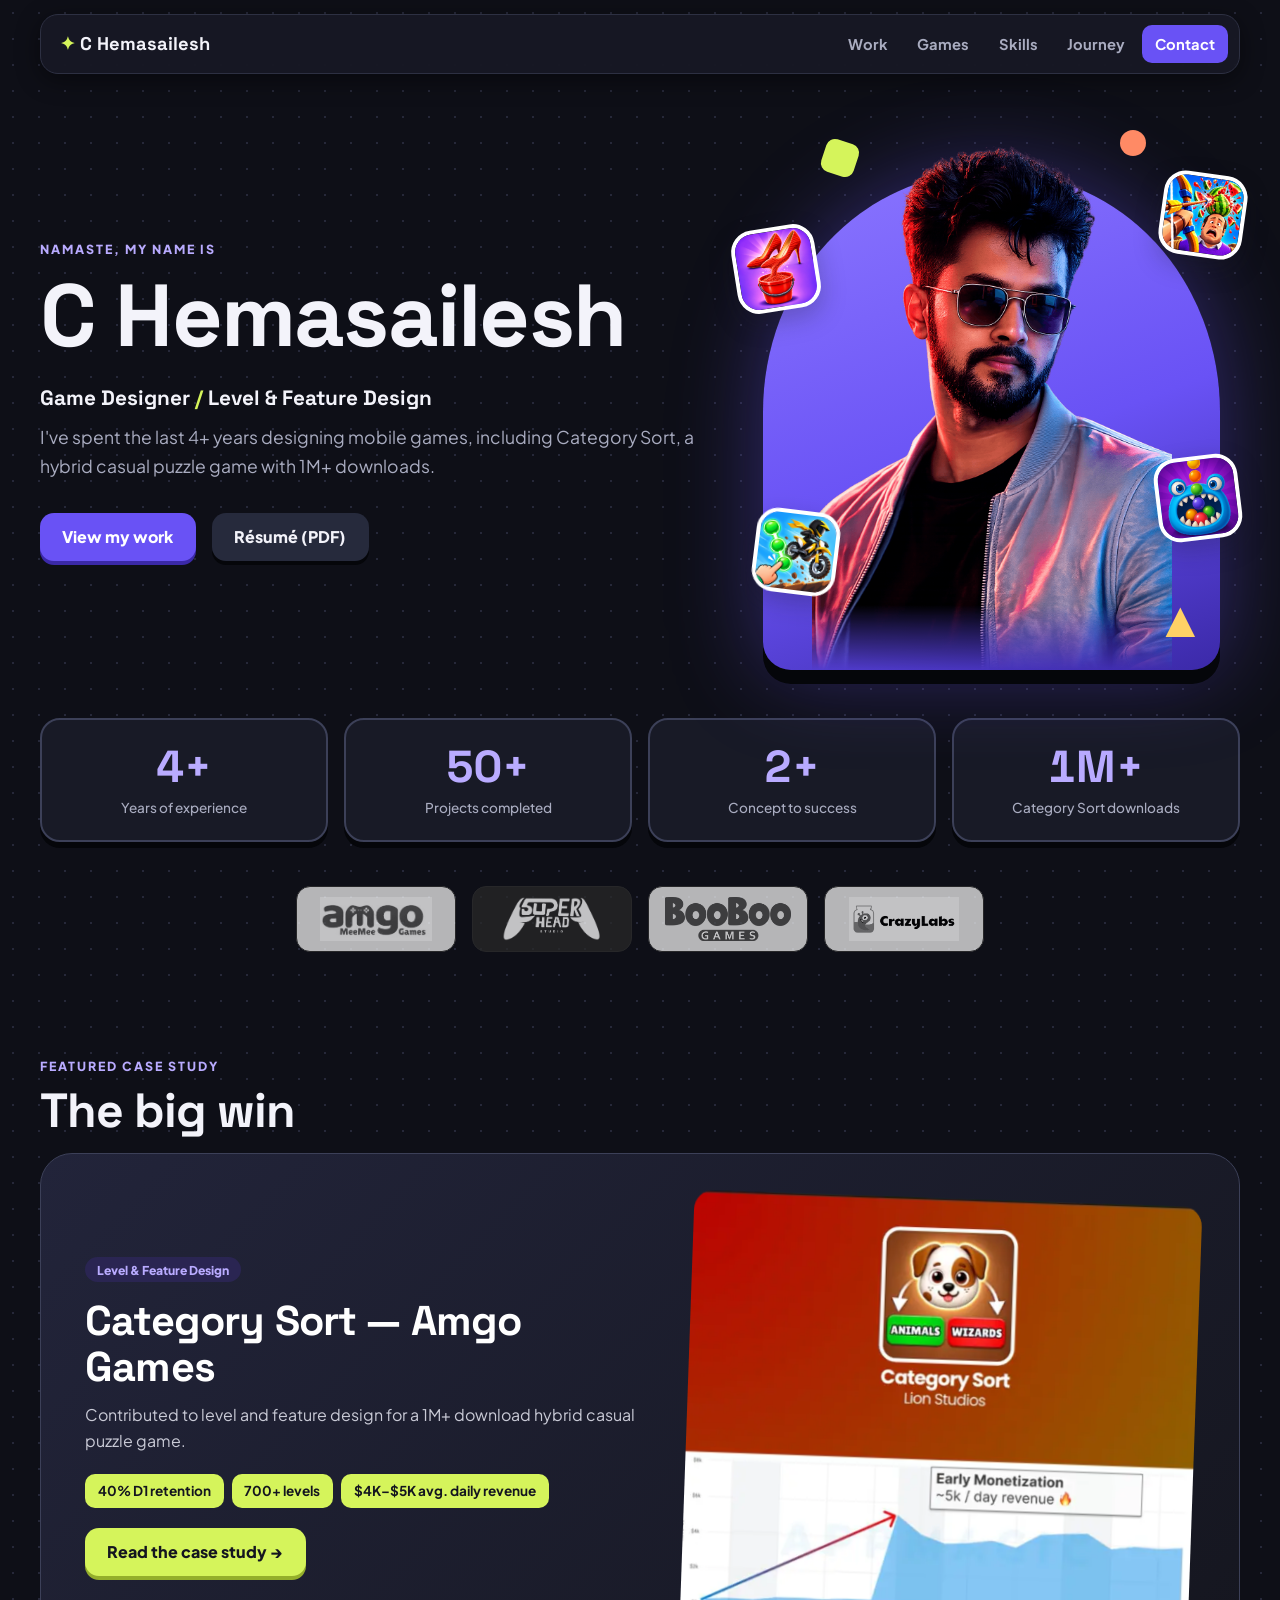
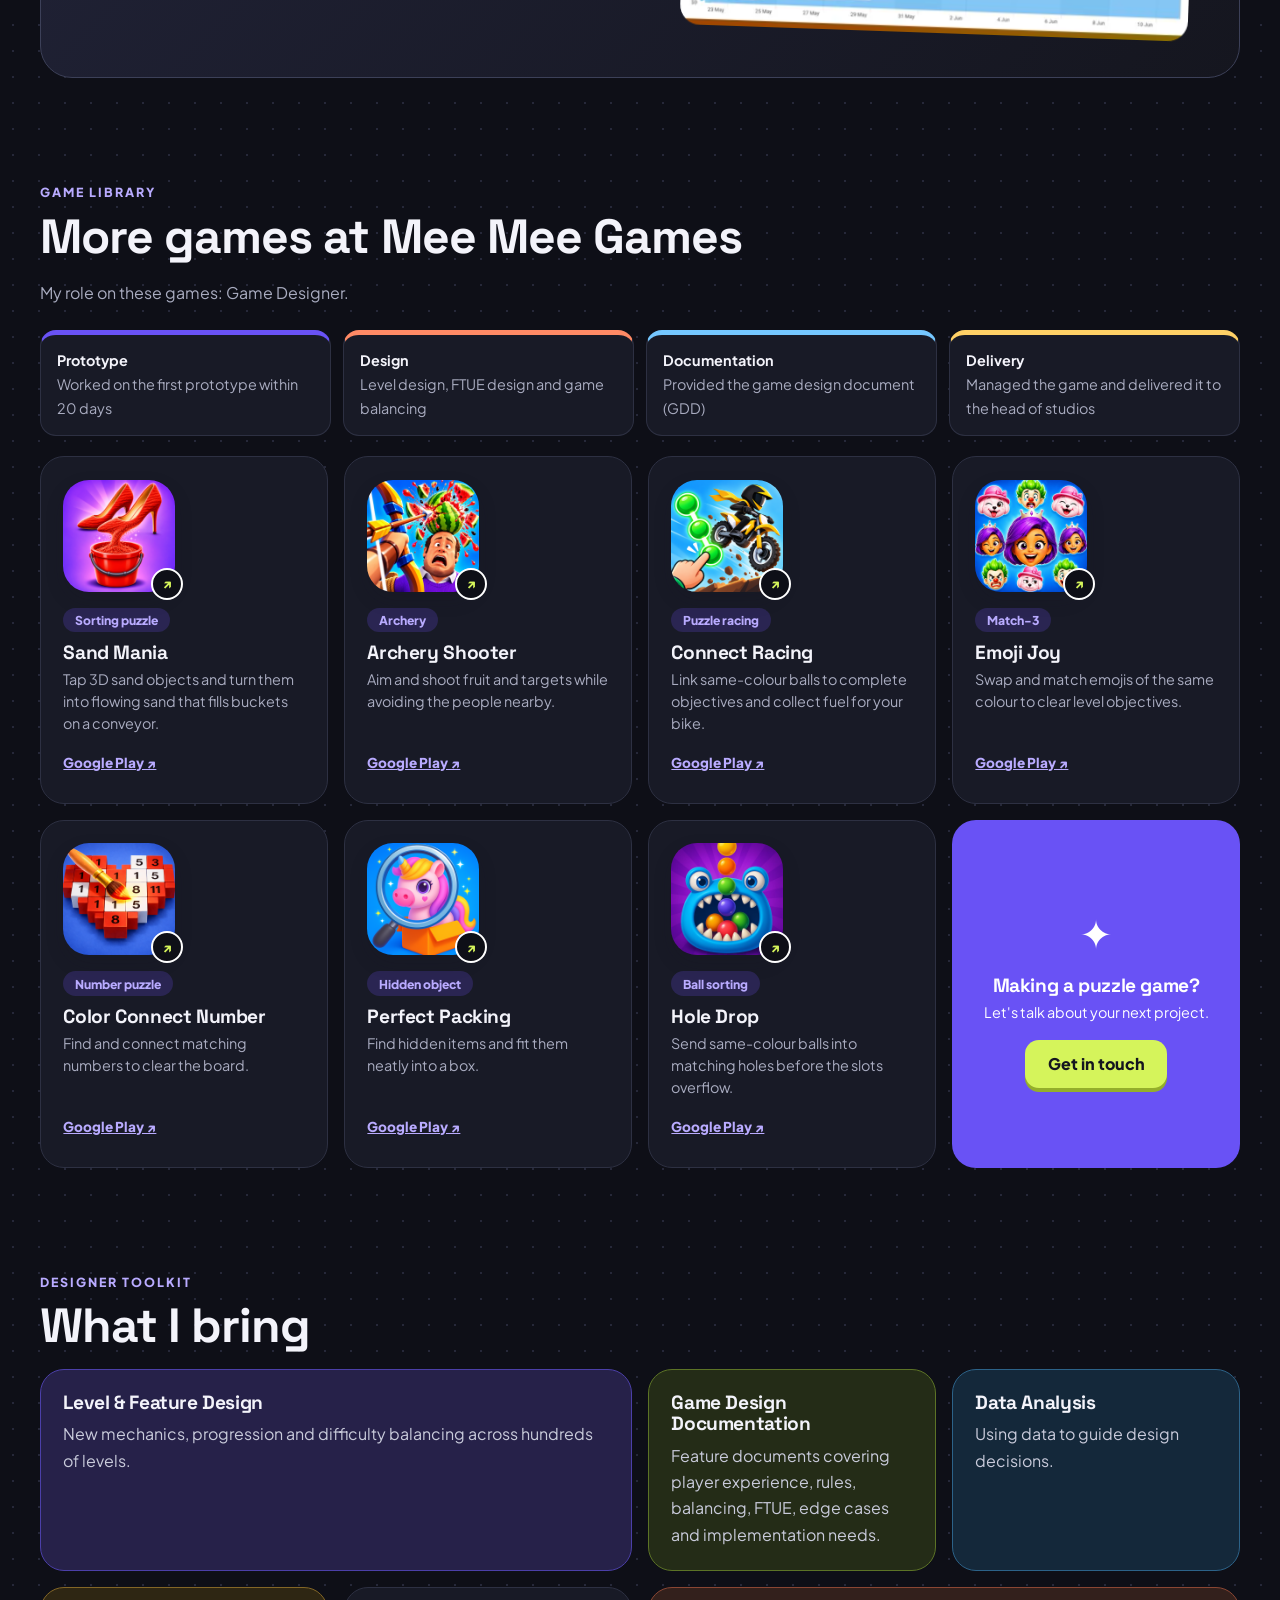
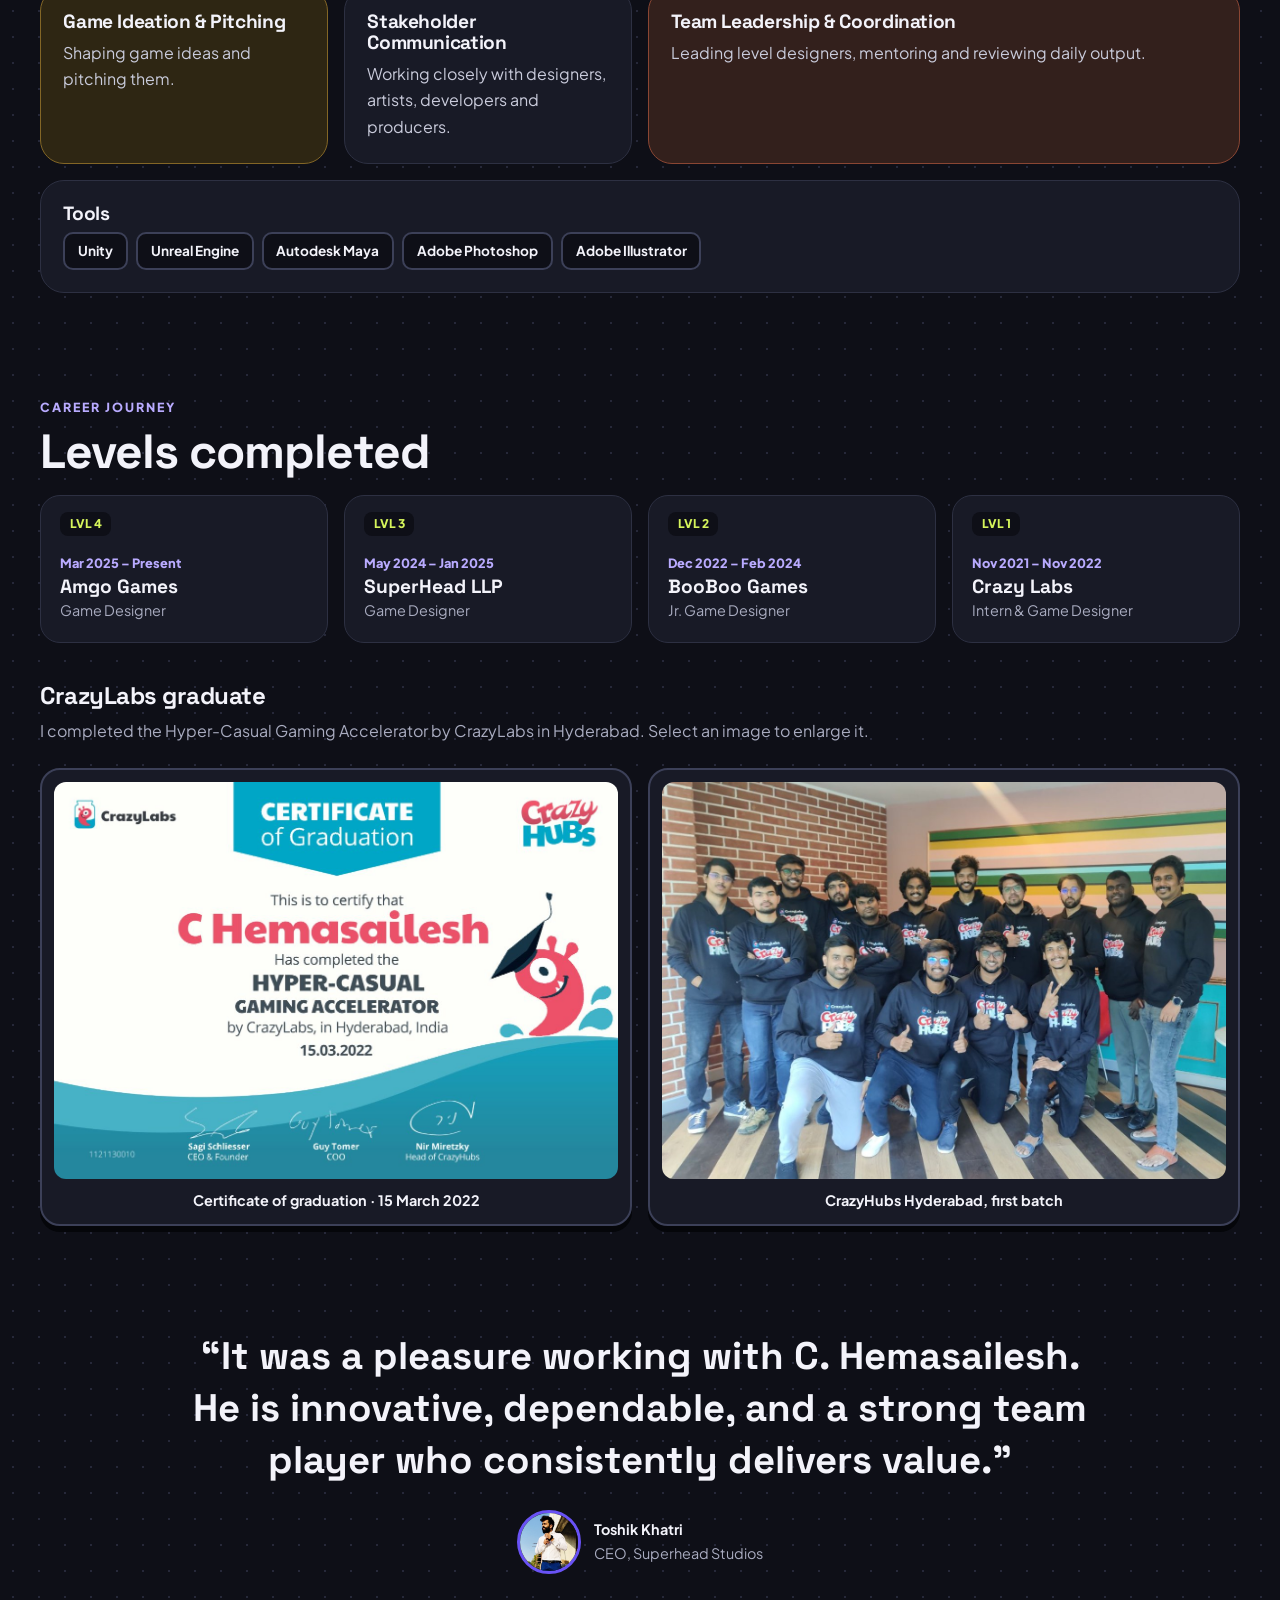
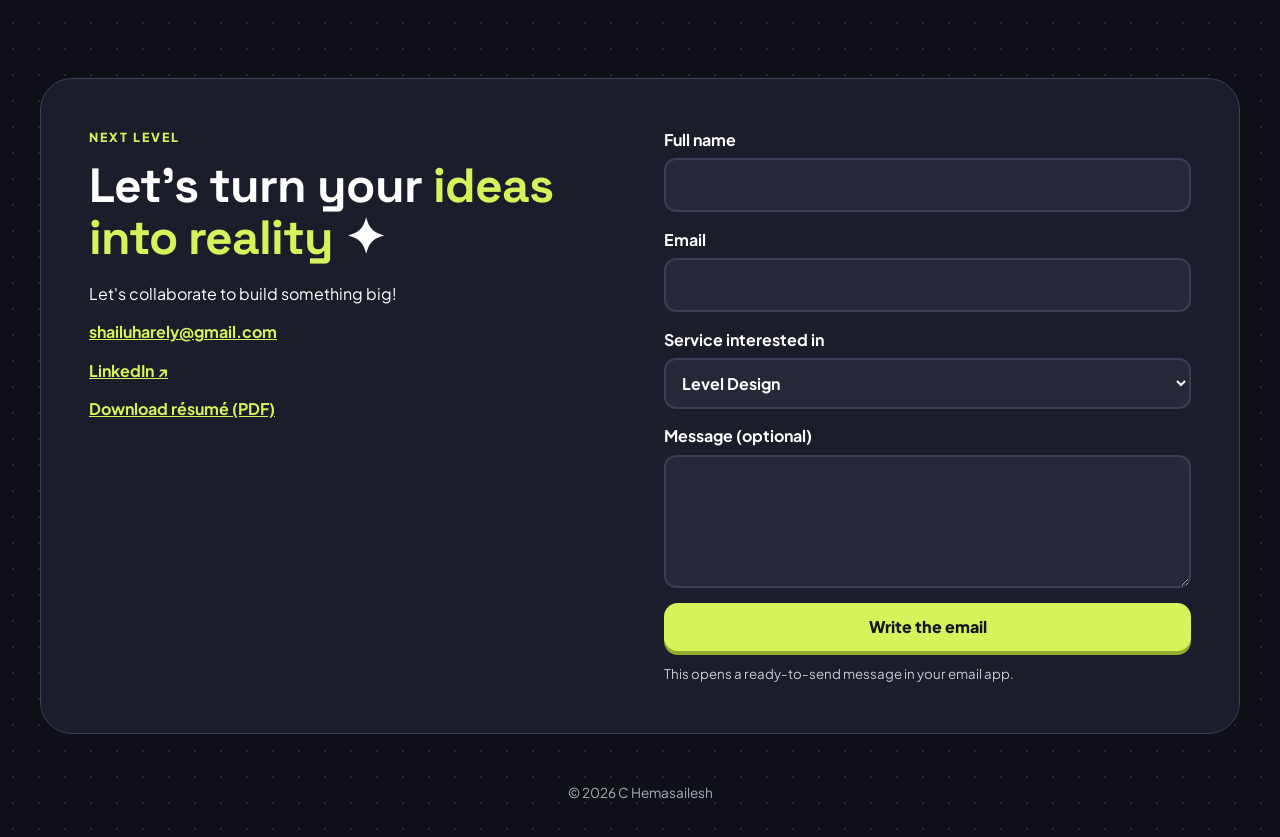
==== commit f87b5d06: "Remove playable demos and switch to a dark theme Co-Authored-By: Claude Sonnet 5.5 <noreply@anthropi" ====
--- a/index.html
+++ b/index.html
@@ -11,10 +11,10 @@
   <link rel="icon" href="data:image/svg+xml,<svg xmlns='http://www.w3.org/2000/svg' viewBox='0 0 24 24'><path fill='%236952F5' d='M12 0l2.6 9.4L24 12l-9.4 2.6L12 24l-2.6-9.4L0 12l9.4-2.6z'/></svg>">
   <link rel="preconnect" href="https://fonts.gstatic.com" crossorigin>
   <link href="https://fonts.googleapis.com/css2?family=Plus+Jakarta+Sans:wght@400;500;700;800&family=Space+Grotesk:wght@700&display=swap" rel="stylesheet">
-  <link rel="stylesheet" href="styles.css?v=6">
+  <meta name="theme-color" content="#0E0F17">
+  <link rel="stylesheet" href="styles.css?v=7">
   <script>document.documentElement.classList.add('js')</script>
-  <script src="main.js?v=6" defer></script>
-  <script src="arcade.js?v=6" defer></script>
+  <script src="main.js?v=7" defer></script>
 </head>
 <body>
 <a class="skip" href="#main">Skip to content</a>
@@ -25,7 +25,6 @@
   <nav id="menu">
     <a href="#work">Work</a>
     <a href="#games">Games</a>
-    <a href="#play">Play</a>
     <a href="#about">Skills</a>
     <a href="#journey">Journey</a>
     <a class="pill" href="#contact">Contact</a>
@@ -41,7 +40,6 @@
       <p class="lead">I've spent the last 4+ years designing mobile games, including Category Sort, a hybrid casual puzzle game with 1M+ downloads.</p>
       <div class="actions">
         <a class="btn" href="#work">View my work</a>
-        <a class="btn alt" href="#play">▶ Play a demo</a>
         <a class="btn alt" href="assets/C-Hemasailesh-Resume.pdf" target="_blank" rel="noopener">Résumé (PDF)</a>
       </div>
     </div>
@@ -150,50 +148,12 @@
         <div class="links"><a href="https://play.google.com/store/apps/details?id=com.meemeegames.holedrop" target="_blank" rel="noopener" aria-label="Hole Drop on Google Play">Google Play ↗</a></div>
       </li>
       <li class="card next-card">
-        <span class="big" aria-hidden="true">▶</span>
-        <h3>Your turn to play</h3>
-        <p>Two quick browser puzzles.</p>
-        <a class="btn lime" href="#play">Open the arcade</a>
+        <span class="big" aria-hidden="true">✦</span>
+        <h3>Making a puzzle game?</h3>
+        <p>Let's talk about your next project.</p>
+        <a class="btn lime" href="#contact">Get in touch</a>
       </li>
     </ul>
-  </section>
-
-  <section class="section arcade-zone" id="play">
-    <div class="wrap">
-      <p class="eyebrow">Playground</p>
-      <h2>Play the mechanics</h2>
-      <p class="sub">Two small puzzles made for this portfolio. They are not shipped games.</p>
-      <div class="tabs" role="tablist" aria-label="Mini-games">
-        <button role="tab" id="tab-twins" aria-controls="panel-twins" aria-selected="true">Mirror Twins</button>
-        <button role="tab" id="tab-mix" aria-controls="panel-mix" aria-selected="false" tabindex="-1">Light Mixer</button>
-      </div>
-
-      <div class="sound-row"><button type="button" class="btn ghost small" id="sound" aria-pressed="false">🔇 Sound off</button></div>
-
-      <div class="console">
-        <div role="tabpanel" id="panel-twins" aria-labelledby="tab-twins">
-          <p class="how">One control moves both twins. Up and down match; left and right are mirrored. Get A and B to their homes at the same time.</p>
-          <div class="hud"><span>Level: <b id="twins-level"></b></span><span>Moves: <b id="twins-moves">0</b></span><span>Best: <b id="twins-best">–</b></span><button type="button" class="btn small ghost" id="twins-undo">↶ Undo</button><button type="button" class="btn small ghost" id="twins-reset">Restart</button></div>
-          <div class="twins-board" id="twins-board" role="img" tabindex="0"></div>
-          <div class="pad" aria-label="Move the twins. Directions are for twin A.">
-            <button type="button" class="btn ghost" data-move="up" aria-label="Up">▲</button>
-            <button type="button" class="btn ghost" data-move="left" aria-label="Left for A, right for B">◀</button>
-            <button type="button" class="btn ghost" data-move="down" aria-label="Down">▼</button>
-            <button type="button" class="btn ghost" data-move="right" aria-label="Right for A, left for B">▶</button>
-          </div>
-          <p class="status" id="twins-status" role="status"></p>
-          <button type="button" class="btn lime wide" id="twins-next" hidden>Next level →</button>
-        </div>
-
-        <div role="tabpanel" id="panel-mix" aria-labelledby="tab-mix" hidden>
-          <p class="how">Drag the lamps until every spot gets exactly the colour on its label.</p>
-          <div class="hud"><span>Level: <b id="mix-level"></b></span><span>Spots correct: <b id="mix-count"></b></span><button type="button" class="btn small ghost" id="mix-reset">Restart</button></div>
-          <div class="mix-stage" id="mix-stage"></div>
-          <p class="status" id="mix-status" role="status"></p>
-          <button type="button" class="btn lime wide" id="mix-next" hidden>Next level →</button>
-        </div>
-      </div>
-    </div>
   </section>
 
   <section class="wrap section" id="about">
--- a/styles.css
+++ b/styles.css
@@ -1,8 +1,8 @@
-/* Theme: Playground OS */
-:root{--canvas:#F7F7F2;--surface:#fff;--ink:#171822;--muted:#5d5f6c;--primary:#6952F5;--depth:#4330BC;--lime:#D5F45B;--coral:#FF8A65;--sky:#75C7FF;--gold:#FFD166;--lav:#E8E3FF;--line:#E2E2DA;--ease:cubic-bezier(.22,1,.36,1)}
+/* Theme: Playground OS, dark */
+:root{color-scheme:dark;--canvas:#0E0F17;--surface:#181A26;--ink:#F3F3FA;--muted:#A9ACC0;--primary:#6952F5;--depth:#B9ABFF;--press:#3B29A8;--panel:#1B1D2B;--edge:#3C4058;--shadow:#05060A;--dark:#14151F;--lime:#D5F45B;--coral:#FF8A65;--sky:#75C7FF;--gold:#FFD166;--lav:#2A2552;--line:#2D3042;--ease:cubic-bezier(.22,1,.36,1)}
 *{box-sizing:border-box;margin:0;padding:0}
 html{scroll-behavior:smooth;scroll-padding-top:90px}
-body{font-family:"Plus Jakarta Sans",system-ui,sans-serif;line-height:1.65;color:var(--ink);background:var(--canvas) radial-gradient(#d9d9d0 1px,transparent 1.5px) 0 0/26px 26px;overflow-x:hidden}
+body{font-family:"Plus Jakarta Sans",system-ui,sans-serif;line-height:1.65;color:var(--ink);background:var(--canvas) radial-gradient(#262839 1px,transparent 1.5px) 0 0/26px 26px;overflow-x:hidden}
 img{max-width:100%;height:auto;display:block}
 a{color:var(--depth)}
 [hidden]{display:none!important}
@@ -14,39 +14,39 @@
 .section{padding-top:6.5rem}
 .eyebrow{color:var(--depth);font-size:.78rem;font-weight:800;letter-spacing:.16em;text-transform:uppercase;margin-bottom:.5rem}
 .sub{color:var(--muted);margin-bottom:1.5rem}
-.skip{position:absolute;left:-999px}.skip:focus{left:1rem;top:1rem;z-index:30;background:var(--ink);color:#fff;padding:.5rem 1rem}
-:focus-visible{outline:3px solid var(--primary);outline-offset:3px}
+.skip{position:absolute;left:-999px}.skip:focus{left:1rem;top:1rem;z-index:30;background:var(--panel);color:#fff;padding:.5rem 1rem}
+:focus-visible{outline:3px solid var(--depth);outline-offset:3px}
 .progress{position:fixed;inset:0 0 auto;height:5px;background:linear-gradient(90deg,var(--primary),var(--coral),var(--gold));transform-origin:left;transform:scaleX(0);z-index:20}
 
 /* Buttons */
-.btn{display:inline-flex;align-items:center;justify-content:center;gap:.4rem;background:var(--primary);color:#fff;border:0;border-radius:14px;padding:.8rem 1.4rem;min-height:48px;font:800 1rem "Plus Jakarta Sans",sans-serif;text-decoration:none;cursor:pointer;box-shadow:0 4px 0 var(--depth);transition:transform .1s,box-shadow .1s,filter .2s}
+.btn{display:inline-flex;align-items:center;justify-content:center;gap:.4rem;background:var(--primary);color:#fff;border:0;border-radius:14px;padding:.8rem 1.4rem;min-height:48px;font:800 1rem "Plus Jakarta Sans",sans-serif;text-decoration:none;cursor:pointer;box-shadow:0 4px 0 var(--press);transition:transform .1s,box-shadow .1s,filter .2s}
 .btn:hover{filter:brightness(1.06)}
-.btn:active{transform:translateY(3px) scale(.97);box-shadow:0 1px 0 var(--depth)}
-.btn.alt{background:var(--surface);color:var(--ink);box-shadow:0 4px 0 #c9c9bd}
-.btn.lime{background:var(--lime);color:var(--ink);box-shadow:0 4px 0 #94ae2b}
-.btn.ghost{background:var(--surface);color:var(--ink);box-shadow:0 3px 0 #c9c9bd}
+.btn:active{transform:translateY(3px) scale(.97);box-shadow:0 1px 0 var(--press)}
+.btn.alt{background:#262A3C;color:var(--ink);box-shadow:0 4px 0 var(--shadow)}
+.btn.lime{background:var(--lime);color:var(--dark);box-shadow:0 4px 0 #94ae2b}
+.btn.ghost{background:#262A3C;color:var(--ink);box-shadow:0 3px 0 var(--shadow)}
 .btn.small{padding:.4rem .9rem;min-height:44px;font-size:.85rem}
 .btn.wide{width:100%}
 
 /* Nav */
-.nav{position:sticky;top:14px;z-index:15;width:min(1200px,100% - 2rem);margin:14px auto 0;display:flex;align-items:center;justify-content:space-between;padding:.6rem .7rem .6rem 1.2rem;background:rgba(255,255,255,.9);backdrop-filter:blur(10px);border:1px solid var(--line);border-radius:18px;box-shadow:0 6px 24px rgba(23,24,34,.07)}
+.nav{position:sticky;top:14px;z-index:15;width:min(1200px,100% - 2rem);margin:14px auto 0;display:flex;align-items:center;justify-content:space-between;padding:.6rem .7rem .6rem 1.2rem;background:rgba(24,26,38,.88);backdrop-filter:blur(10px);border:1px solid var(--line);border-radius:18px;box-shadow:0 6px 24px rgba(0,0,0,.45)}
 .brand{font:700 1.15rem "Space Grotesk",sans-serif;color:var(--ink);text-decoration:none}
-.spark{color:var(--primary);display:inline-block}
+.spark{color:var(--lime);display:inline-block}
 .brand:hover .spark{animation:spin .8s var(--ease)}
 .nav nav{display:flex;gap:.25rem;align-items:center}
 .nav nav a{color:var(--muted);text-decoration:none;font-weight:700;font-size:.92rem;padding:.45rem .8rem;border-radius:10px;transition:background .2s,color .2s}
 .nav nav a:hover,.nav nav a.active{background:var(--lav);color:var(--ink)}
-.nav nav a.pill{background:var(--ink);color:#fff}
+.nav nav a.pill{background:var(--primary);color:#fff}
 .menu-btn{display:none;background:var(--lav);border:0;border-radius:10px;padding:.5rem 1rem;min-height:44px;font:700 .9rem "Plus Jakarta Sans",sans-serif;color:var(--ink)}
 
 /* Hero */
 .hero{display:grid;grid-template-columns:1.15fr .85fr;gap:2rem;align-items:center;padding-top:3.5rem}
 .role{font:700 1.3rem "Space Grotesk",sans-serif;margin:1.25rem 0 .75rem}
-.role span{color:var(--primary)}
+.role span{color:var(--lime)}
 .lead{color:var(--muted);font-size:1.1rem;max-width:56ch}
 .actions{display:flex;flex-wrap:wrap;gap:1rem;margin-top:2rem}
 .stage{position:relative;height:540px;--mx:0;--my:0}
-.blob{position:absolute;inset:8% 4% 0;border-radius:48% 48% 28px 28px;background:linear-gradient(160deg,#8b76ff,var(--primary) 55%,var(--depth));box-shadow:0 14px 0 var(--ink)}
+.blob{position:absolute;inset:8% 4% 0;border-radius:48% 48% 28px 28px;background:linear-gradient(160deg,#8b76ff,var(--primary) 55%,var(--press));box-shadow:0 14px 0 var(--shadow),0 0 90px rgba(105,82,245,.4)}
 .hero-portrait{position:absolute;bottom:0;left:50%;height:100%;width:auto;max-width:none;transform:translateX(-50%);-webkit-mask-image:linear-gradient(#000 88%,transparent);mask-image:linear-gradient(#000 88%,transparent)}
 .float img{width:100%;height:100%;border-radius:22px;border:4px solid #fff;box-shadow:0 10px 24px rgba(23,24,34,.25)}
 .float{position:absolute;z-index:2;width:84px;height:84px;translate:calc(var(--mx)*14px) calc(var(--my)*14px);animation:bob 5s ease-in-out infinite}
@@ -75,11 +75,11 @@
 
 /* Scoreboard */
 .stats{display:grid;grid-template-columns:repeat(auto-fit,minmax(150px,1fr));gap:1rem;margin-top:3rem}
-.stats>div{background:var(--surface);border:2px solid var(--ink);border-radius:20px;box-shadow:0 6px 0 var(--ink);padding:1.25rem .75rem;text-align:center}
+.stats>div{background:var(--surface);border:2px solid var(--edge);border-radius:20px;box-shadow:0 6px 0 var(--shadow);padding:1.25rem .75rem;text-align:center}
 .stats strong{display:block;font:700 clamp(1.7rem,4vw,2.8rem)/1.2 "Space Grotesk",sans-serif;color:var(--depth);font-variant-numeric:tabular-nums}
 .stats span{color:var(--muted);font-size:.85rem;font-weight:500}
 .logos{display:flex;flex-wrap:wrap;justify-content:center;align-items:center;gap:1rem;margin-top:2.75rem}
-.logos img{width:160px;height:66px;object-fit:contain;background:var(--surface);border:1px solid var(--line);border-radius:14px;padding:.6rem 1rem;filter:grayscale(1);opacity:.75;transition:.25s var(--ease)}
+.logos img{width:160px;height:66px;object-fit:contain;background:#EDEDF4;border:1px solid var(--line);border-radius:14px;padding:.6rem 1rem;filter:grayscale(1);opacity:.75;transition:.25s var(--ease)}
 .logos img[src*=superhead]{background:#45187f}
 .logos img:hover{filter:none;opacity:1;transform:translateY(-4px)}
 
@@ -88,10 +88,10 @@
 .card p{color:var(--muted)}
 .tag{display:inline-block;align-self:flex-start;background:var(--lav);color:var(--depth);border-radius:99px;padding:.15rem .75rem;font-size:.76rem;font-weight:800}
 .chips{list-style:none;display:flex;flex-wrap:wrap;gap:.5rem;margin:1.25rem 0}
-.chips li{background:var(--lime);color:var(--ink);border-radius:10px;padding:.35rem .8rem;font-size:.85rem;font-weight:700}
+.chips li{background:var(--lime);color:var(--dark);border-radius:10px;padding:.35rem .8rem;font-size:.85rem;font-weight:700}
 
 /* Featured */
-.feature{display:grid;grid-template-columns:1.05fr .95fr;gap:2.5rem;align-items:center;background:var(--ink);color:#fff;border-radius:32px;padding:2.75rem;text-decoration:none;transition:transform .25s var(--ease),box-shadow .25s}
+.feature{display:grid;grid-template-columns:1.05fr .95fr;gap:2.5rem;align-items:center;background:linear-gradient(135deg,#22243A,#15161F);border:1px solid var(--edge);color:#fff;border-radius:32px;padding:2.75rem;text-decoration:none;transition:transform .25s var(--ease),box-shadow .25s}
 .feature:hover{transform:translateY(-6px);box-shadow:0 24px 50px rgba(67,48,188,.3)}
 .feature h3{font-size:clamp(1.7rem,3.4vw,2.6rem);margin:1rem 0 .75rem}
 .feature p{color:#c9cad6}
@@ -116,68 +116,20 @@
 .games .next-card p{color:#fff;flex:0;margin-bottom:1rem}
 .big{font-size:2.5rem;animation:bob 3s ease-in-out infinite}
 
-/* Arcade */
-.arcade-zone{background:var(--lav);margin-top:6.5rem;padding-bottom:5rem}
-.tabs{display:flex;flex-wrap:wrap;gap:.6rem;margin-bottom:1rem}
-.tabs button{background:var(--surface);border:2px solid var(--ink);border-radius:14px;padding:.6rem 1.1rem;min-height:48px;font:800 .95rem "Plus Jakarta Sans",sans-serif;color:var(--ink);cursor:pointer;box-shadow:0 4px 0 var(--ink);transition:transform .12s,box-shadow .12s}
-.tabs button[aria-selected=true]{background:var(--lime);transform:translateY(3px);box-shadow:0 1px 0 var(--ink)}
-.console{background:var(--surface);border:3px solid var(--ink);border-radius:28px;box-shadow:0 12px 0 var(--ink);padding:1.5rem;max-width:760px;margin-inline:auto;position:relative}
-.arcade-zone>.wrap>.eyebrow,.arcade-zone>.wrap>h2,.arcade-zone>.wrap>.sub{text-align:center}
-.arcade-zone .tabs{justify-content:center}
-.console [role=tabpanel]{animation:rise .35s var(--ease)}
-.how{font-weight:700;margin-bottom:.75rem}
-.hud{display:flex;flex-wrap:wrap;gap:.75rem 1.25rem;align-items:center;margin-bottom:1rem;color:var(--muted)}
-.hud b{color:var(--ink)}
-.hud .btn:first-of-type{margin-left:auto}
-.status{min-height:1.7em;margin-top:.9rem;text-align:center;font-weight:800}
-.shake{animation:shake .35s}
-@keyframes shake{25%{transform:translateX(-7px)}75%{transform:translateX(7px)}}
-.confetti{position:fixed;width:11px;height:11px;pointer-events:none;z-index:40;animation:burst .9s var(--ease) forwards}
-@keyframes burst{to{transform:translate(var(--x),var(--y)) rotate(400deg);opacity:0}}
-
-/* Mirror Twins */
-.twins-board{position:relative;display:grid;grid-template-columns:repeat(6,1fr);grid-template-rows:repeat(6,1fr);width:min(330px,100%);aspect-ratio:1;margin-inline:auto;background:var(--canvas);border:3px solid var(--ink);border-radius:16px;overflow:hidden;touch-action:none;user-select:none;cursor:grab}
-.twins-board span{display:grid;place-items:center;box-shadow:inset 0 0 0 1px var(--line);font-weight:800}
-.twins-board .wall{background:var(--ink);box-shadow:inset 0 0 0 3px #3b3e52;border-radius:8px}
-.twins-board .goal{box-shadow:none;border:3px dashed;border-radius:50%;margin:4px}
-.twins-board .goal.a{border-color:#c2461f;color:#c2461f}
-.twins-board .goal.b{border-color:var(--depth);color:var(--depth)}
-.twin{position:absolute;width:calc(100% / 6);height:calc(100% / 6);display:grid;place-items:center;font-style:normal;font-weight:800;border-radius:50%;border:3px solid var(--ink);scale:.82;transition:left .16s var(--ease),top .16s var(--ease)}
-.twin.a{background:var(--coral)}
-.twin.b{background:var(--sky);border-radius:30%}
-.twin.home{background:var(--lime)}
-.pad{display:grid;grid-template-columns:repeat(3,58px);justify-content:center;gap:.5rem;margin-top:1rem}
-.pad [data-move=up]{grid-column:2}
-.pad [data-move=left]{grid-column:1}
-
-/* Light Mixer */
-.mix-stage{position:relative;width:min(400px,100%);aspect-ratio:1;margin-inline:auto;background:#0b0c12;border:3px solid var(--ink);border-radius:18px;overflow:hidden;touch-action:none;user-select:none;isolation:isolate}
-.glow{position:absolute;width:52%;height:52%;border-radius:50%;translate:-50% -50%;mix-blend-mode:screen;pointer-events:none}
-.glow.r{background:rgb(215,0,0)}.glow.g{background:rgb(0,190,0)}.glow.b{background:rgb(0,45,225)}
-.spot{position:absolute;z-index:2;width:30px;height:30px;translate:-50% -50%;display:grid;place-items:center;border-radius:50%;background:var(--want);border:3px solid #fff;pointer-events:none}
-.spot.dark{border-style:dashed}
-.spot b{color:var(--ink);font-size:1rem}
-.spot.dark b{color:#fff}
-.spot.ok{border-color:var(--lime);box-shadow:0 0 0 4px var(--ink),0 0 0 7px var(--lime)}
-.spot small{position:absolute;top:calc(100% + 7px);white-space:nowrap;background:rgba(23,24,34,.85);color:#fff;border-radius:6px;padding:0 .35rem;font-size:.68rem;font-weight:700}
-.lamp{position:absolute;z-index:3;width:44px;height:44px;translate:-50% -50%;border-radius:50%;border:3px solid #fff;color:#fff;font:800 1rem "Plus Jakarta Sans",sans-serif;cursor:grab;touch-action:none}
-.lamp:active{cursor:grabbing}
-.lamp.r{background:#c40000}.lamp.g{background:#067a12}.lamp.b{background:#0a2fd6}
-
 /* Toolkit */
 .bento{display:grid;grid-template-columns:repeat(4,1fr);gap:1rem}
 .bento .card{transition:opacity .5s var(--ease),transform .5s var(--ease),rotate .2s}
 .bento .card:hover{rotate:-1deg}
 .b-wide{grid-column:span 2}.b-full{grid-column:1/-1}
-.c-lav{background:var(--lav)}.c-lime{background:var(--lime)}.c-sky{background:#d6eeff}.c-gold{background:#ffefc8}.c-coral{background:#ffe0d6}
-.bento .card p{color:#3c3e4c}
+.bento .c-lav{background:#262149;border-color:#4B3FA8}.bento .c-lime{background:#242C17;border-color:#5C7326}.bento .c-sky{background:#14283A;border-color:#2C6288}.bento .c-gold{background:#2E2613;border-color:#836626}.bento .c-coral{background:#33201C;border-color:#8A4633}
+.bento .card p{color:#C9CBDB}
 .tools .chips{margin:.5rem 0 0}
-.tools .chips li{background:var(--canvas);border:2px solid var(--ink)}
+.tools .chips li{background:var(--canvas);color:var(--ink);border:2px solid var(--edge)}
 
 /* Timeline */
 .timeline{list-style:none;display:grid;grid-template-columns:repeat(4,1fr);gap:1rem;counter-reset:lvl 5}
 .timeline li{position:relative;display:flex;flex-direction:column;background:var(--surface);border:1px solid var(--line);border-radius:20px;padding:3.6rem 1.2rem 1.2rem;counter-increment:lvl -1}
-.timeline li::before{content:"LVL " counter(lvl);position:absolute;top:1rem;left:1.2rem;background:var(--ink);color:var(--lime);border-radius:8px;padding:.15rem .6rem;font-size:.75rem;font-weight:800}
+.timeline li::before{content:"LVL " counter(lvl);position:absolute;top:1rem;left:1.2rem;background:var(--canvas);color:var(--lime);border-radius:8px;padding:.15rem .6rem;font-size:.75rem;font-weight:800}
 .timeline time{font-size:.8rem;font-weight:800;color:var(--depth)}
 .timeline b{font:700 1.2rem "Space Grotesk",sans-serif}
 .timeline span{color:var(--muted);font-size:.9rem}
@@ -188,7 +140,7 @@
 .quote figcaption{display:flex;justify-content:center;gap:.8rem;align-items:center;margin-top:1.5rem;text-align:left;color:var(--muted);font-size:.9rem}
 .quote figcaption img{width:64px;height:64px;border-radius:50%;object-fit:cover;border:3px solid var(--primary)}
 .quote figcaption b{display:block;color:var(--ink)}
-.contact{display:grid;grid-template-columns:1fr 1fr;gap:3rem;background:var(--ink);color:#fff;border-radius:32px;padding:3rem}
+.contact{display:grid;grid-template-columns:1fr 1fr;gap:3rem;background:var(--panel);border:1px solid var(--edge);color:#fff;border-radius:32px;padding:3rem}
 .contact .eyebrow,.contact em,.contact a{color:var(--lime)}
 .contact em{font-style:normal}
 .contact a{overflow-wrap:anywhere;font-weight:700}
@@ -207,7 +159,7 @@
 .case .role{margin-top:.75rem}
 .case .stats+.sub{margin-top:1.5rem}
 .case figure{margin-top:1.5rem}
-.case figure img{border-radius:16px;border:2px solid var(--ink);width:100%}
+.case figure img{border-radius:16px;border:2px solid var(--edge);width:100%}
 .case figcaption{color:var(--muted);font-size:.85rem;margin-top:.4rem}
 .challenge{background:var(--surface);border:1px solid var(--line);border-radius:24px;padding:1.75rem;margin-top:2rem}
 .case .challenge h2{margin-top:0;font-size:1.5rem}
@@ -217,7 +169,7 @@
 .case .stats{grid-template-columns:repeat(3,1fr)}
 @media (max-width:560px){.case .stats{grid-template-columns:1fr 1fr}}
 .zoom{cursor:zoom-in}
-dialog{margin:auto;width:96vw;max-width:1600px;background:var(--ink);border:0;border-radius:16px;padding:.75rem}
+dialog{margin:auto;width:96vw;max-width:1600px;background:var(--panel);border:0;border-radius:16px;padding:.75rem}
 dialog::backdrop{background:rgba(10,10,16,.85)}
 dialog form{text-align:right;margin-bottom:.6rem}
 dialog img{width:100%}
@@ -229,7 +181,7 @@
 }
 @media (max-width:860px){
   .menu-btn{display:block}
-  .nav nav{display:none;position:absolute;top:calc(100% + 8px);left:0;right:0;flex-direction:column;align-items:stretch;text-align:center;padding:.75rem;background:#fff;border:1px solid var(--line);border-radius:18px;box-shadow:0 12px 30px rgba(23,24,34,.15)}
+  .nav nav{display:none;position:absolute;top:calc(100% + 8px);left:0;right:0;flex-direction:column;align-items:stretch;text-align:center;padding:.75rem;background:var(--panel);border:1px solid var(--edge);border-radius:18px;box-shadow:0 12px 30px rgba(0,0,0,.6)}
   .nav nav.open{display:flex}
   .hero,.feature,.contact{grid-template-columns:1fr}
   .hero{text-align:center;padding-top:2.5rem}
@@ -241,7 +193,6 @@
   .games{grid-template-columns:repeat(2,1fr)}
   .feature,.contact{padding:1.4rem}
   .section{padding-top:4.5rem}
-  .arcade-zone{margin-top:4.5rem}
 }
 @media (max-width:560px){
   .games .card{padding:.9rem}
@@ -250,8 +201,6 @@
   .role-box,.timeline,.bento{grid-template-columns:1fr}
   .b-wide{grid-column:auto}
   .stats{grid-template-columns:1fr 1fr}
-  .console{padding:1rem}
-  .tabs{display:grid;grid-template-columns:1fr 1fr}
 }
 @media (prefers-reduced-motion:reduce){
   *,*::before,*::after{animation:none!important;transition:none!important;scroll-behavior:auto!important}
@@ -262,7 +211,7 @@
 .grad{margin-top:2.5rem}
 .grad h3{font-size:1.5rem}
 .grad-grid{display:grid;grid-template-columns:1fr 1fr;gap:1rem}
-.grad figure{background:var(--surface);border:2px solid var(--ink);border-radius:20px;box-shadow:0 6px 0 var(--ink);padding:.75rem}
+.grad figure{background:var(--surface);border:2px solid var(--edge);border-radius:20px;box-shadow:0 6px 0 var(--shadow);padding:.75rem}
 .grad button{display:block;width:100%;border:0;background:none;padding:0;border-radius:12px;overflow:hidden}
 .grad img{width:100%;aspect-ratio:1152/811;object-fit:cover;transition:transform .35s var(--ease)}
 .grad button:hover img{transform:scale(1.04)}
@@ -272,8 +221,8 @@
 /* Tappable game icons */
 .icon-link{position:relative;align-self:flex-start;margin-bottom:1rem;border-radius:26px}
 .games .icon-link img{margin:0}
-.icon-link::after{content:"↗";position:absolute;right:-8px;bottom:-8px;display:grid;place-items:center;width:28px;height:28px;border-radius:50%;background:var(--ink);color:var(--lime);font-weight:800;font-size:.85rem;border:2px solid #fff}
-.tip{position:absolute;left:50%;top:calc(100% + 6px);translate:-50% 0;white-space:nowrap;background:var(--ink);color:#fff;border-radius:8px;padding:.2rem .6rem;font-size:.75rem;font-weight:700;opacity:0;pointer-events:none;transition:opacity .2s}
+.icon-link::after{content:"↗";position:absolute;right:-8px;bottom:-8px;display:grid;place-items:center;width:28px;height:28px;border-radius:50%;background:var(--canvas);color:var(--lime);font-weight:800;font-size:.85rem;border:2px solid #fff}
+.tip{position:absolute;left:50%;top:calc(100% + 6px);translate:-50% 0;white-space:nowrap;background:var(--panel);border:1px solid var(--edge);color:#fff;border-radius:8px;padding:.2rem .6rem;font-size:.75rem;font-weight:700;opacity:0;pointer-events:none;transition:opacity .2s}
 .float:hover,.float:focus-visible{z-index:3}
 .float:hover .tip,.float:focus-visible .tip{opacity:1}
 .float img.swap{animation:swapin .5s var(--ease)}
@@ -290,8 +239,6 @@
 @keyframes fx-flip{from{transform:perspective(400px) rotateY(0)}to{transform:perspective(400px) rotateY(360deg)}}
 @keyframes fx-wiggle{20%{transform:rotate(-14deg)}40%{transform:rotate(12deg)}60%{transform:rotate(-8deg)}80%{transform:rotate(5deg)}}
 @keyframes fx-zoomy{40%{transform:scale(1.3) rotate(-6deg)}70%{transform:scale(.94) rotate(3deg)}}
-.sound-row{display:flex;justify-content:center;margin-bottom:1rem}
-.btn:disabled{opacity:.45;cursor:default}
 @media (prefers-reduced-motion:reduce){.icon-link img,.float img{animation:none!important}}
 /* Keep icon name labels inside the screen */
 .f1 .tip,.f3 .tip{left:0;translate:0}
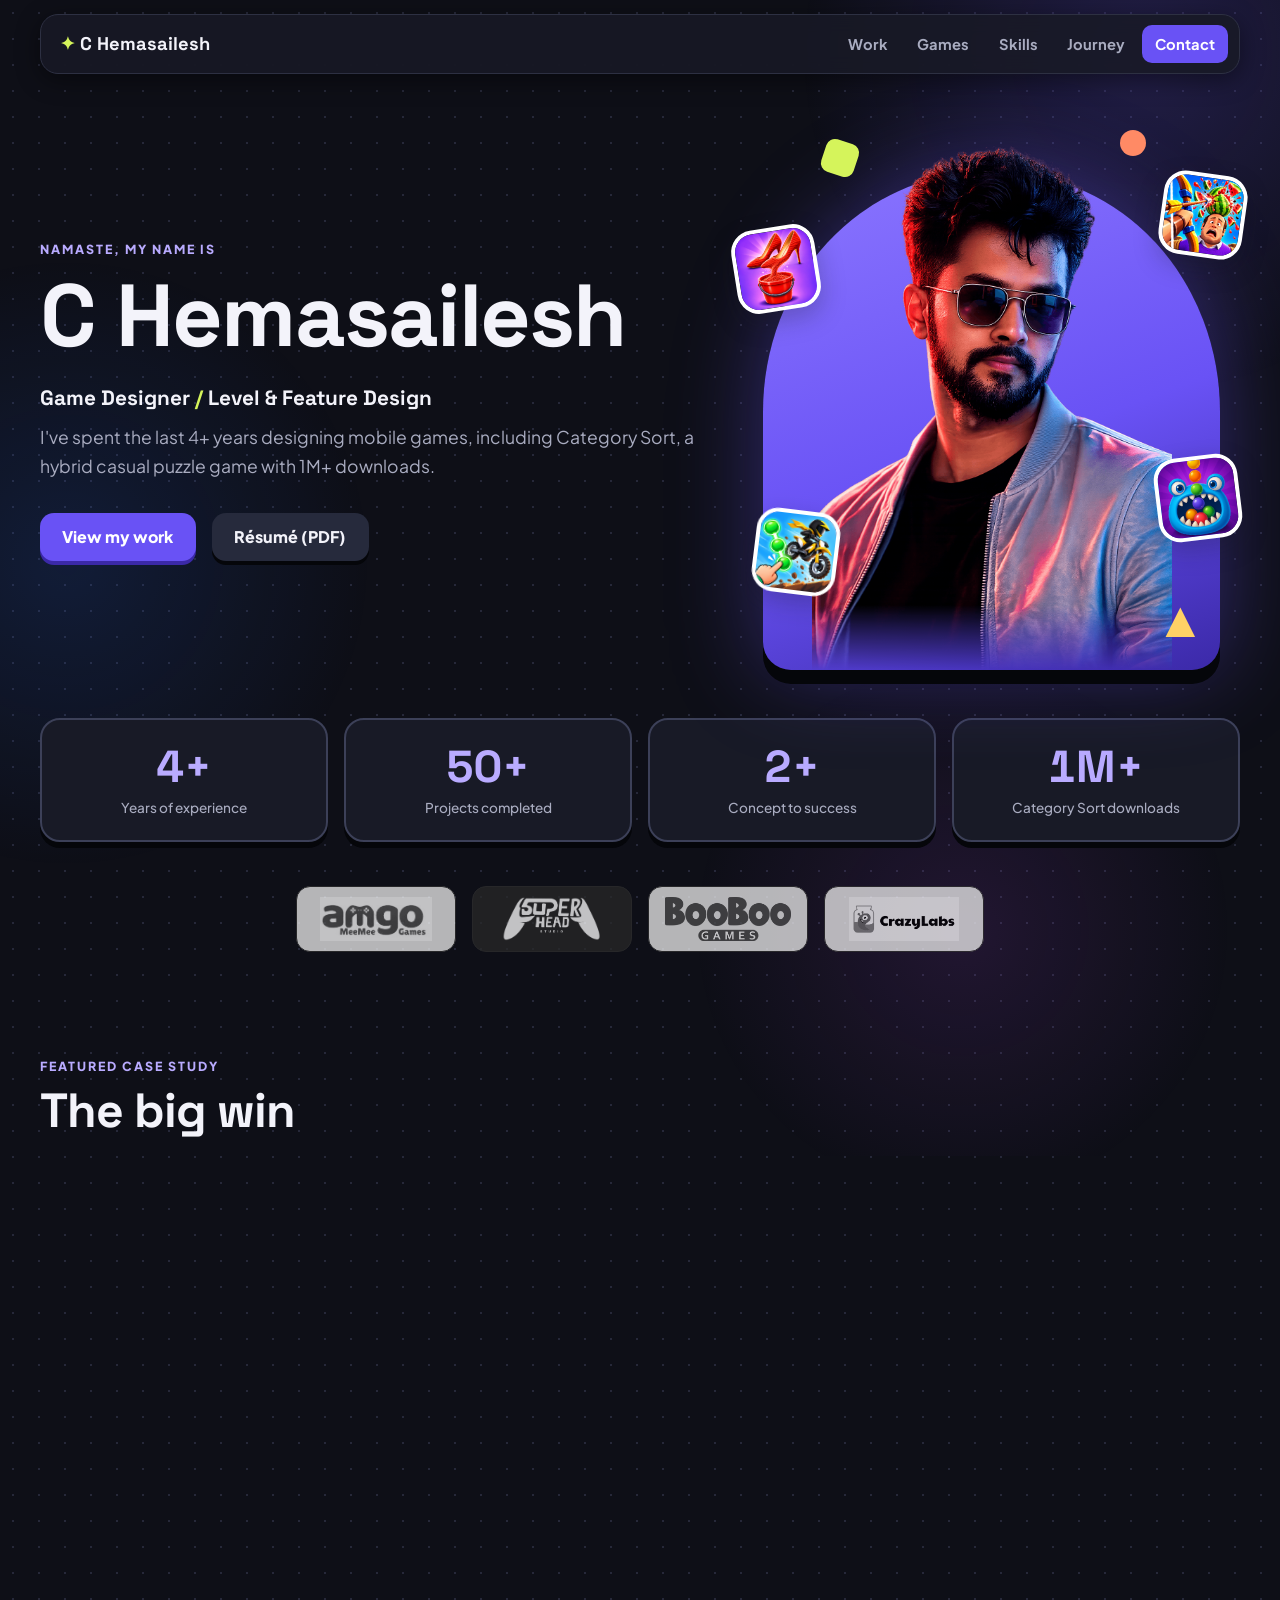
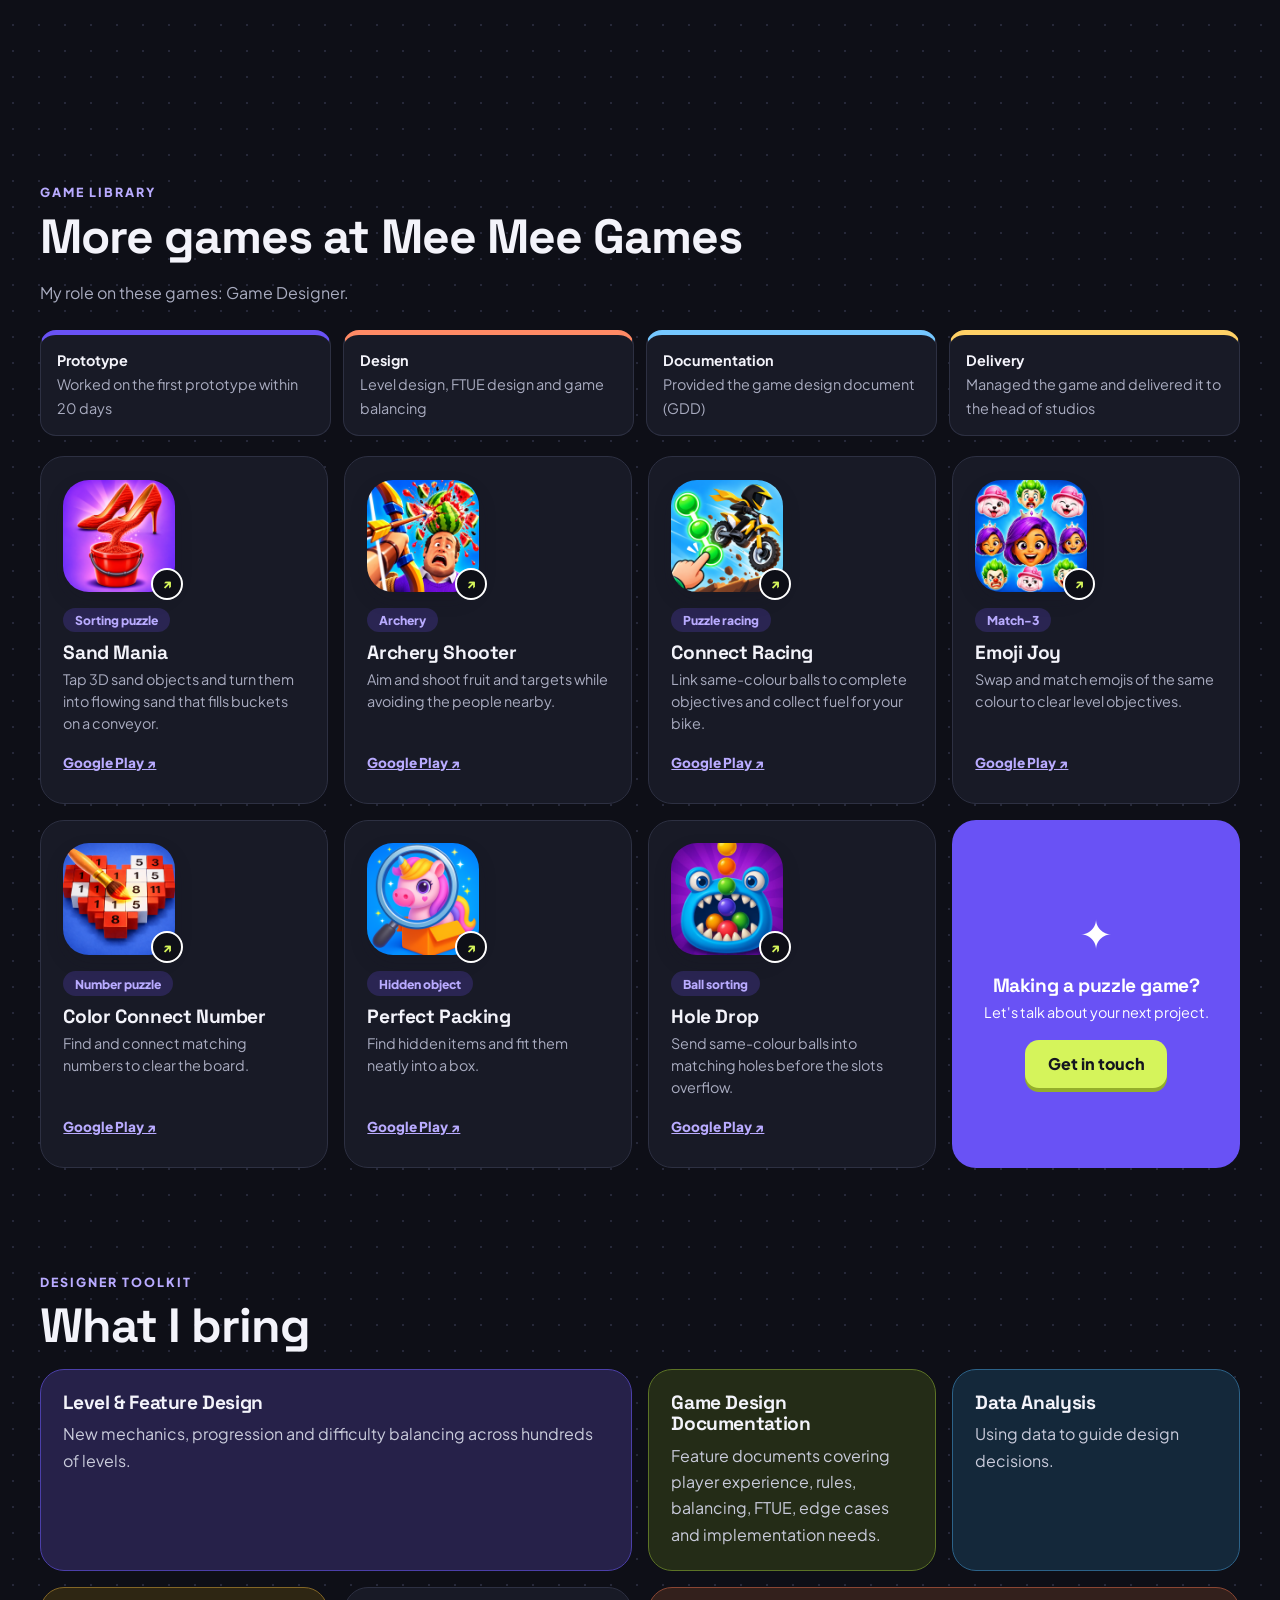
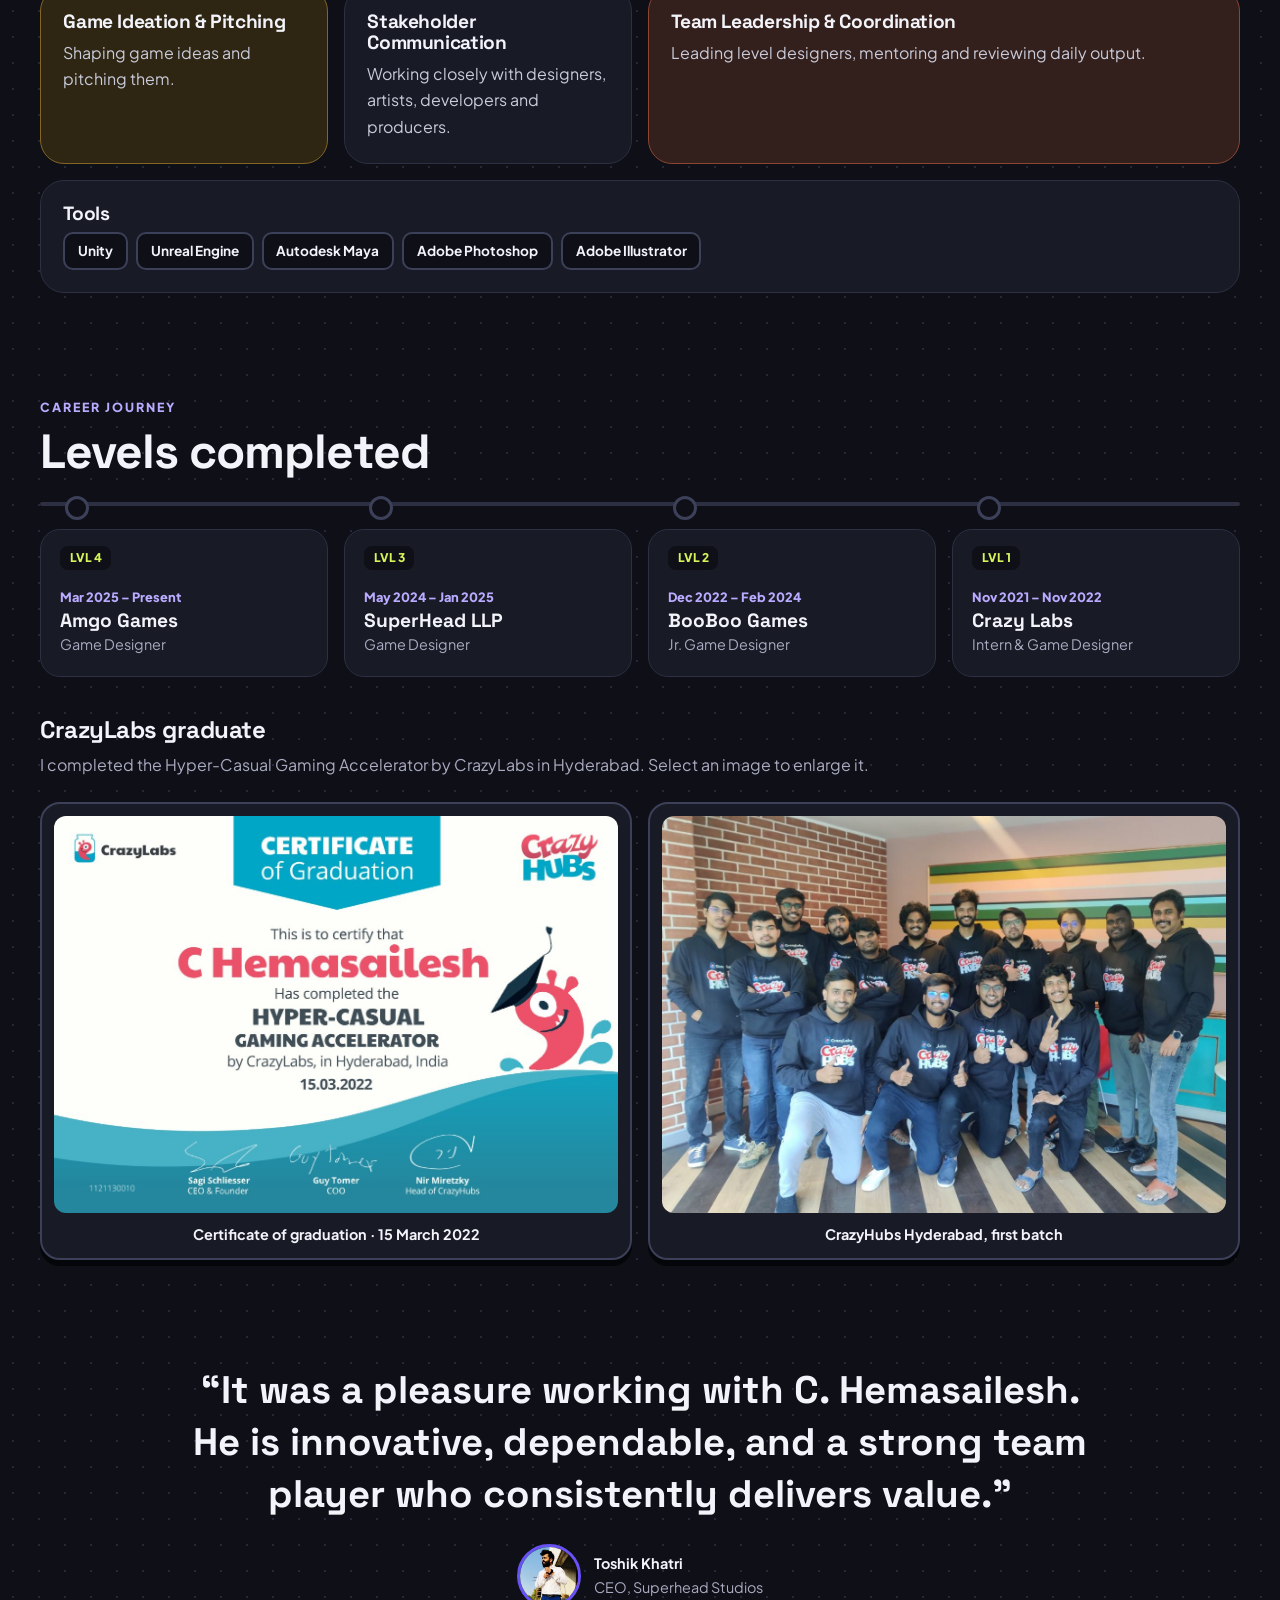
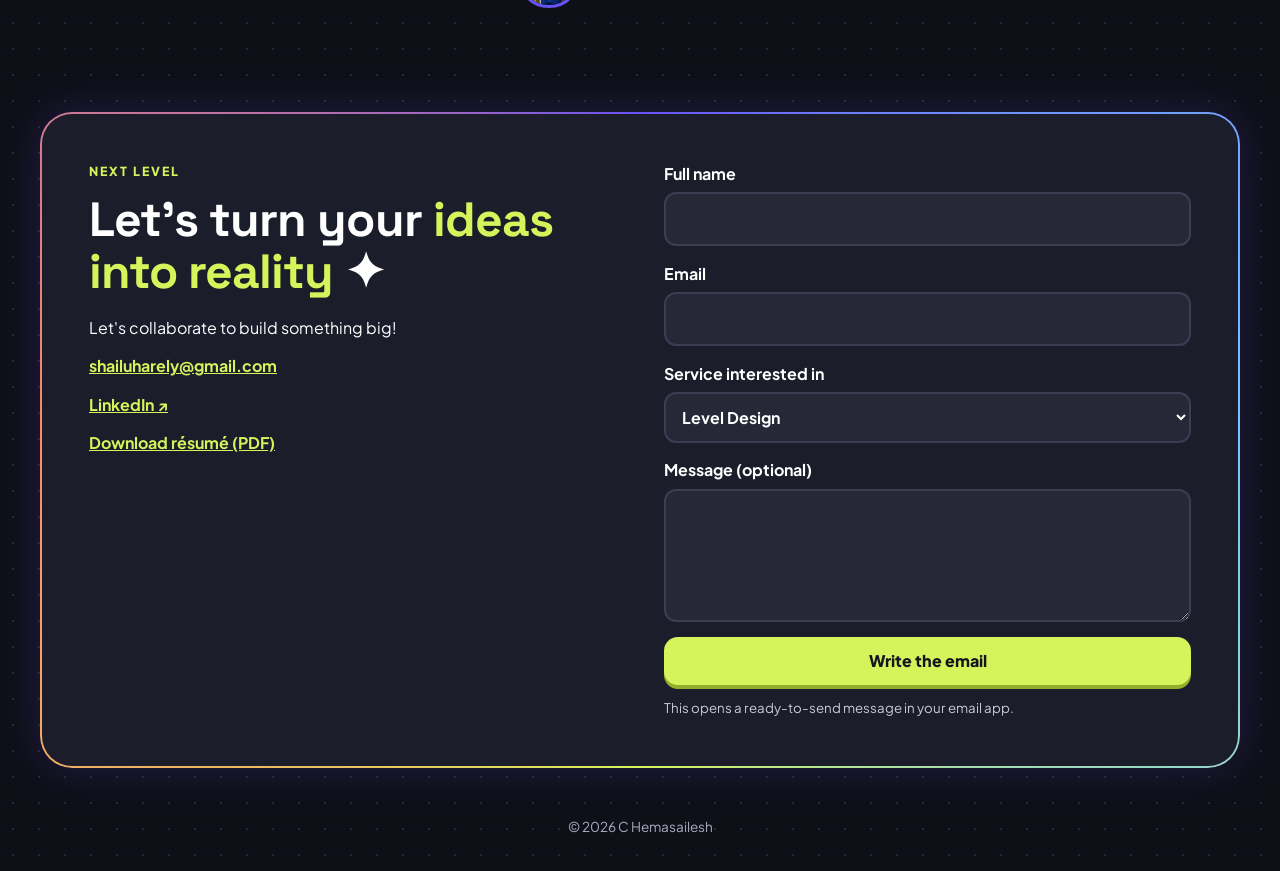
==== commit 67904411: "Add glows, gradient borders, cursor spotlight, headline reveal and career line Co-Authored-By: Claud" ====
--- a/index.html
+++ b/index.html
@@ -12,9 +12,9 @@
   <link rel="preconnect" href="https://fonts.gstatic.com" crossorigin>
   <link href="https://fonts.googleapis.com/css2?family=Plus+Jakarta+Sans:wght@400;500;700;800&family=Space+Grotesk:wght@700&display=swap" rel="stylesheet">
   <meta name="theme-color" content="#0E0F17">
-  <link rel="stylesheet" href="styles.css?v=7">
+  <link rel="stylesheet" href="styles.css?v=8">
   <script>document.documentElement.classList.add('js')</script>
-  <script src="main.js?v=7" defer></script>
+  <script src="main.js?v=8" defer></script>
 </head>
 <body>
 <a class="skip" href="#main">Skip to content</a>
--- a/styles.css
+++ b/styles.css
@@ -42,7 +42,7 @@
 /* Hero */
 .hero{display:grid;grid-template-columns:1.15fr .85fr;gap:2rem;align-items:center;padding-top:3.5rem}
 .role{font:700 1.3rem "Space Grotesk",sans-serif;margin:1.25rem 0 .75rem}
-.role span{color:var(--lime)}
+.role span:not(.word){color:var(--lime)}
 .lead{color:var(--muted);font-size:1.1rem;max-width:56ch}
 .actions{display:flex;flex-wrap:wrap;gap:1rem;margin-top:2rem}
 .stage{position:relative;height:540px;--mx:0;--my:0}
@@ -177,7 +177,7 @@
 
 @media (max-width:1000px){
   .games{grid-template-columns:repeat(3,1fr)}
-  .role-box,.timeline,.bento{grid-template-columns:repeat(2,1fr)}
+  .role-box,.bento{grid-template-columns:repeat(2,1fr)}
 }
 @media (max-width:860px){
   .menu-btn{display:block}
@@ -243,3 +243,44 @@
 /* Keep icon name labels inside the screen */
 .f1 .tip,.f3 .tip{left:0;translate:0}
 .f2 .tip,.f4 .tip{left:auto;right:0;translate:0}
+
+/* Soft background glows */
+body::before{content:"";position:fixed;inset:-20vmax;z-index:-1;pointer-events:none;
+  background:radial-gradient(38vmax 38vmax at 78% 22%,rgba(105,82,245,.22),transparent 70%),radial-gradient(34vmax 34vmax at 18% 58%,rgba(40,110,255,.14),transparent 70%),radial-gradient(30vmax 30vmax at 68% 84%,rgba(168,70,230,.13),transparent 70%);
+  animation:drift 24s ease-in-out infinite alternate}
+@keyframes drift{to{transform:translate3d(5vmax,-4vmax,0) scale(1.08)}}
+
+/* Glowing gradient borders on the two most important cards */
+@property --turn{syntax:"<angle>";inherits:false;initial-value:0deg}
+.feature,.contact{position:relative;box-shadow:0 0 44px rgba(105,82,245,.22)}
+.feature::after,.contact::after{content:"";position:absolute;inset:-1px;border-radius:inherit;padding:2px;pointer-events:none;
+  background:conic-gradient(from var(--turn),var(--primary),var(--sky),var(--lime),var(--coral),var(--primary));
+  -webkit-mask:linear-gradient(#000 0 0) content-box,linear-gradient(#000 0 0);-webkit-mask-composite:xor;mask-composite:exclude;
+  animation:turn 9s linear infinite}
+@keyframes turn{to{--turn:360deg}}
+
+/* Cursor spotlight */
+.lit-card{position:relative}
+.spotlight{position:absolute;inset:0;border-radius:inherit;pointer-events:none;opacity:0;transition:opacity .25s;
+  background:radial-gradient(230px circle at var(--sx,50%) var(--sy,50%),rgba(150,130,255,.2),transparent 65%)}
+.lit-card:hover>.spotlight{opacity:1}
+
+/* Headline reveal */
+.js .hero-copy>.split{animation:none}
+.word{display:inline-block;animation:wordin .7s var(--ease) both;animation-delay:calc(var(--i) * 90ms + .1s)}
+@keyframes wordin{from{opacity:0;transform:translateY(.6em) rotate(4deg);filter:blur(6px)}}
+
+/* Career line: across the top on wide screens */
+.timeline{position:relative;padding-top:34px;--fill:0}
+.timeline::before,.timeline::after{content:"";position:absolute;left:0;top:7px;width:100%;height:4px;border-radius:4px;background:var(--line)}
+.timeline::after{background:linear-gradient(90deg,var(--primary),var(--sky),var(--lime));transform-origin:left;transform:scaleX(var(--fill));transition:transform .15s linear}
+.timeline li::after{content:"";position:absolute;z-index:1;left:24px;top:-34px;width:18px;height:18px;border-radius:50%;background:var(--canvas);border:3px solid var(--edge);transition:.25s}
+.timeline li.reached::after{background:var(--lime);border-color:var(--lime);box-shadow:0 0 14px rgba(213,244,91,.8)}
+/* Down the left side on narrow screens */
+@media (max-width:1000px){
+  .timeline{grid-template-columns:1fr;padding:0 0 0 34px}
+  .timeline::before,.timeline::after{left:7px;top:0;width:4px;height:100%}
+  .timeline::after{background:linear-gradient(180deg,var(--primary),var(--sky),var(--lime));transform-origin:top;transform:scaleY(var(--fill))}
+  .timeline li::after{left:-34px;top:20px}
+}
+@media (prefers-reduced-motion:reduce){body::before,.feature::after,.contact::after{animation:none}}
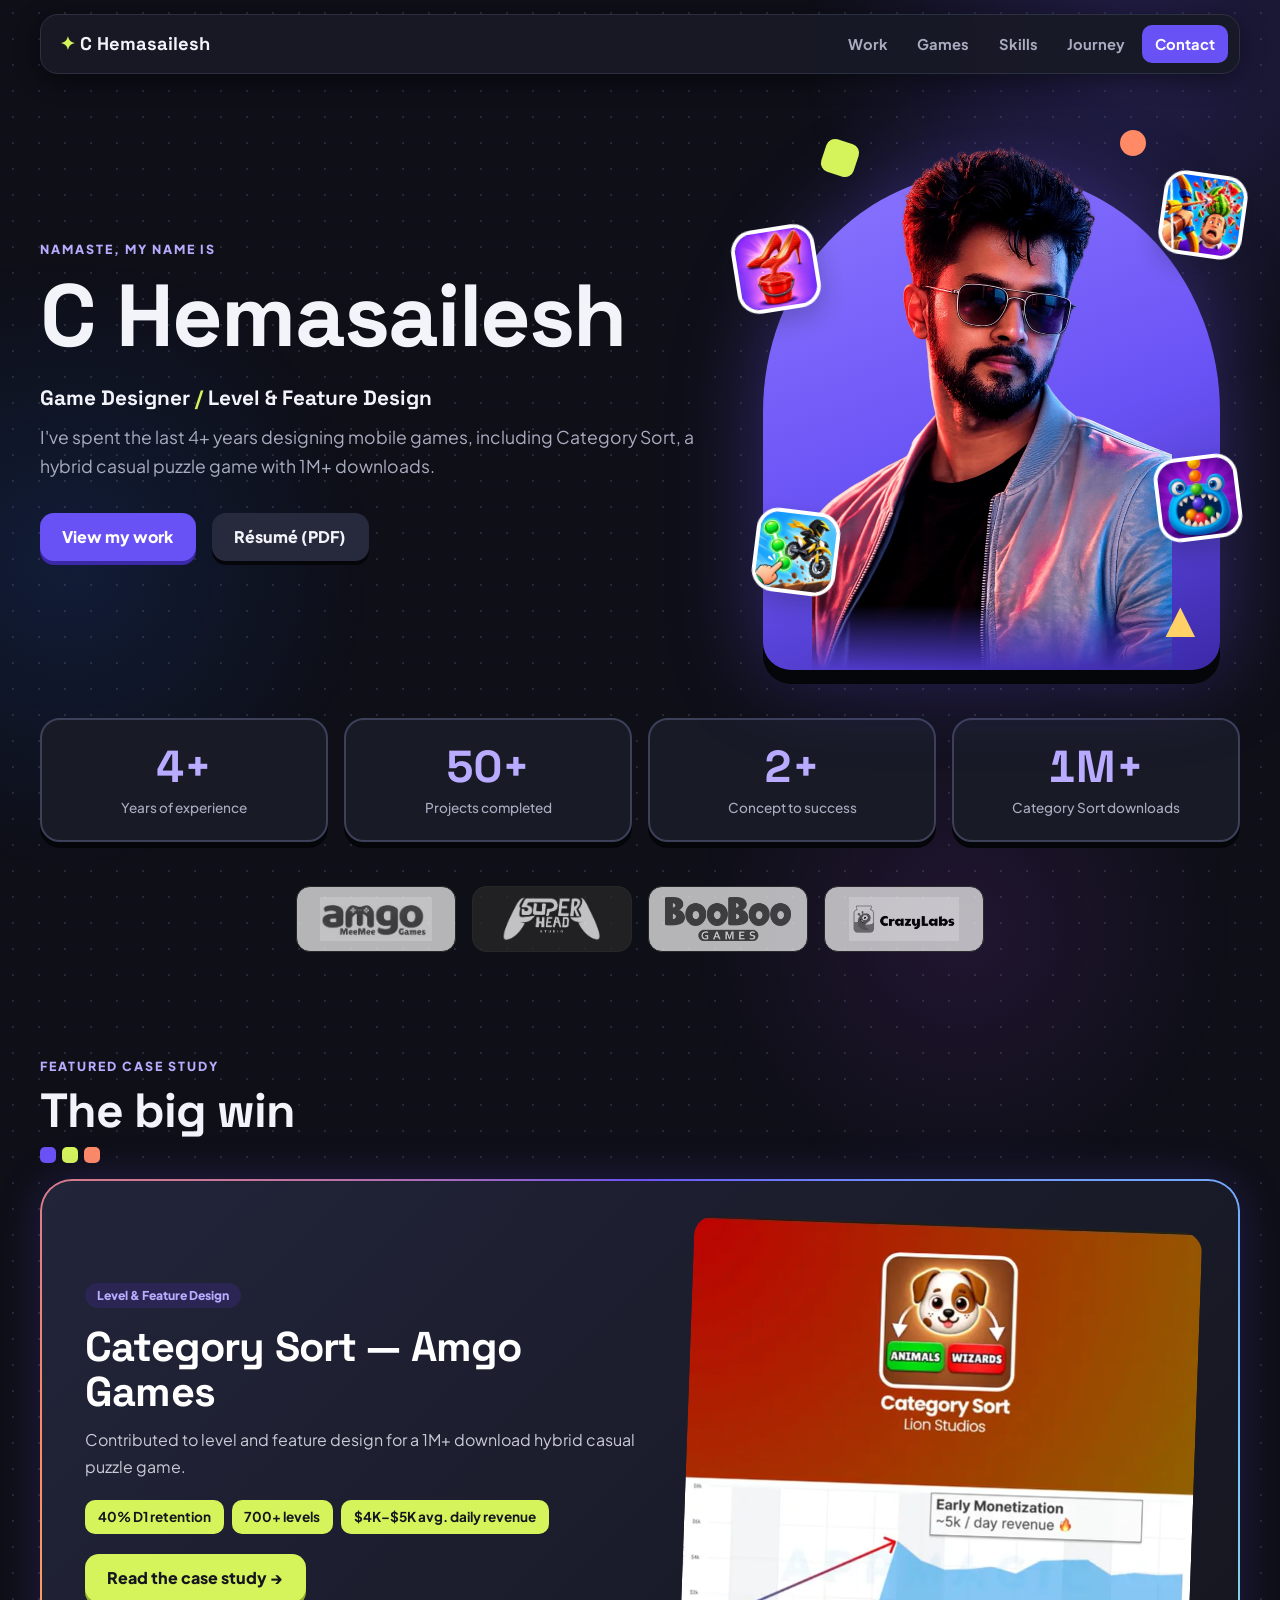
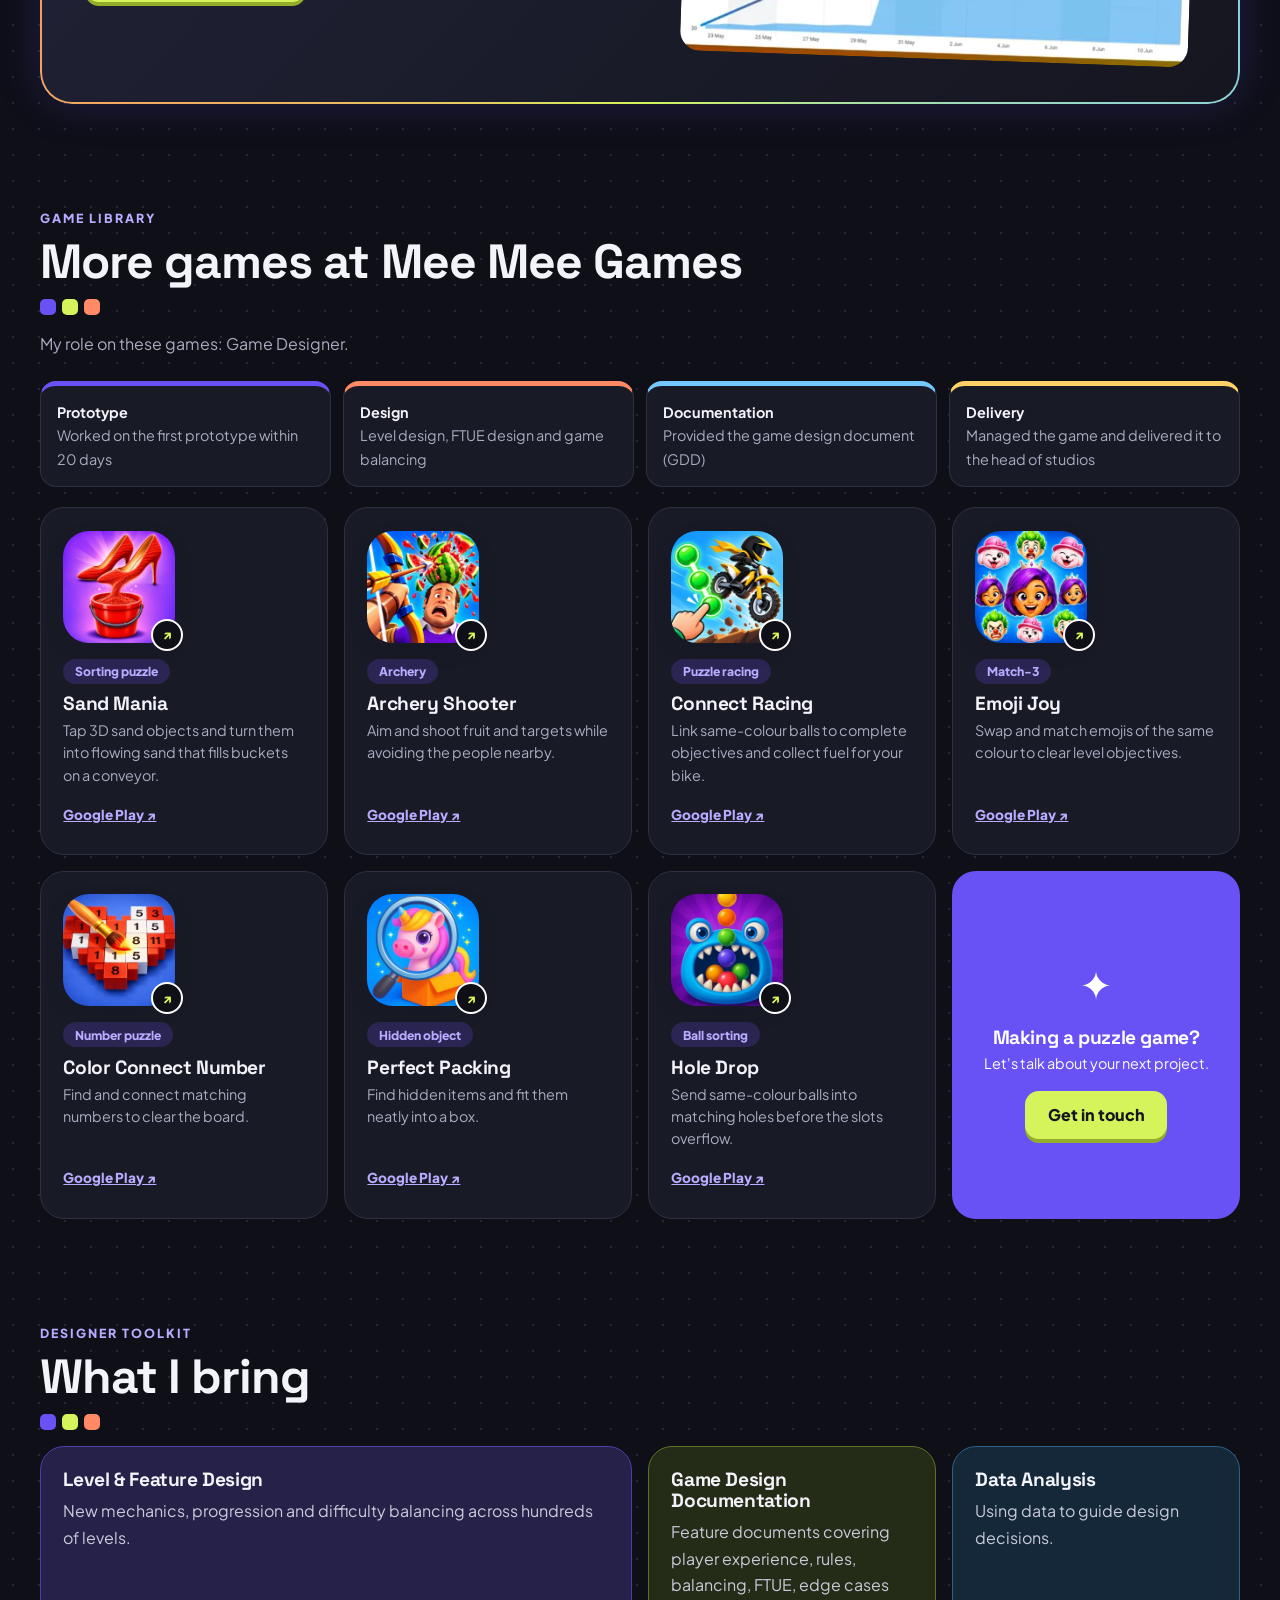
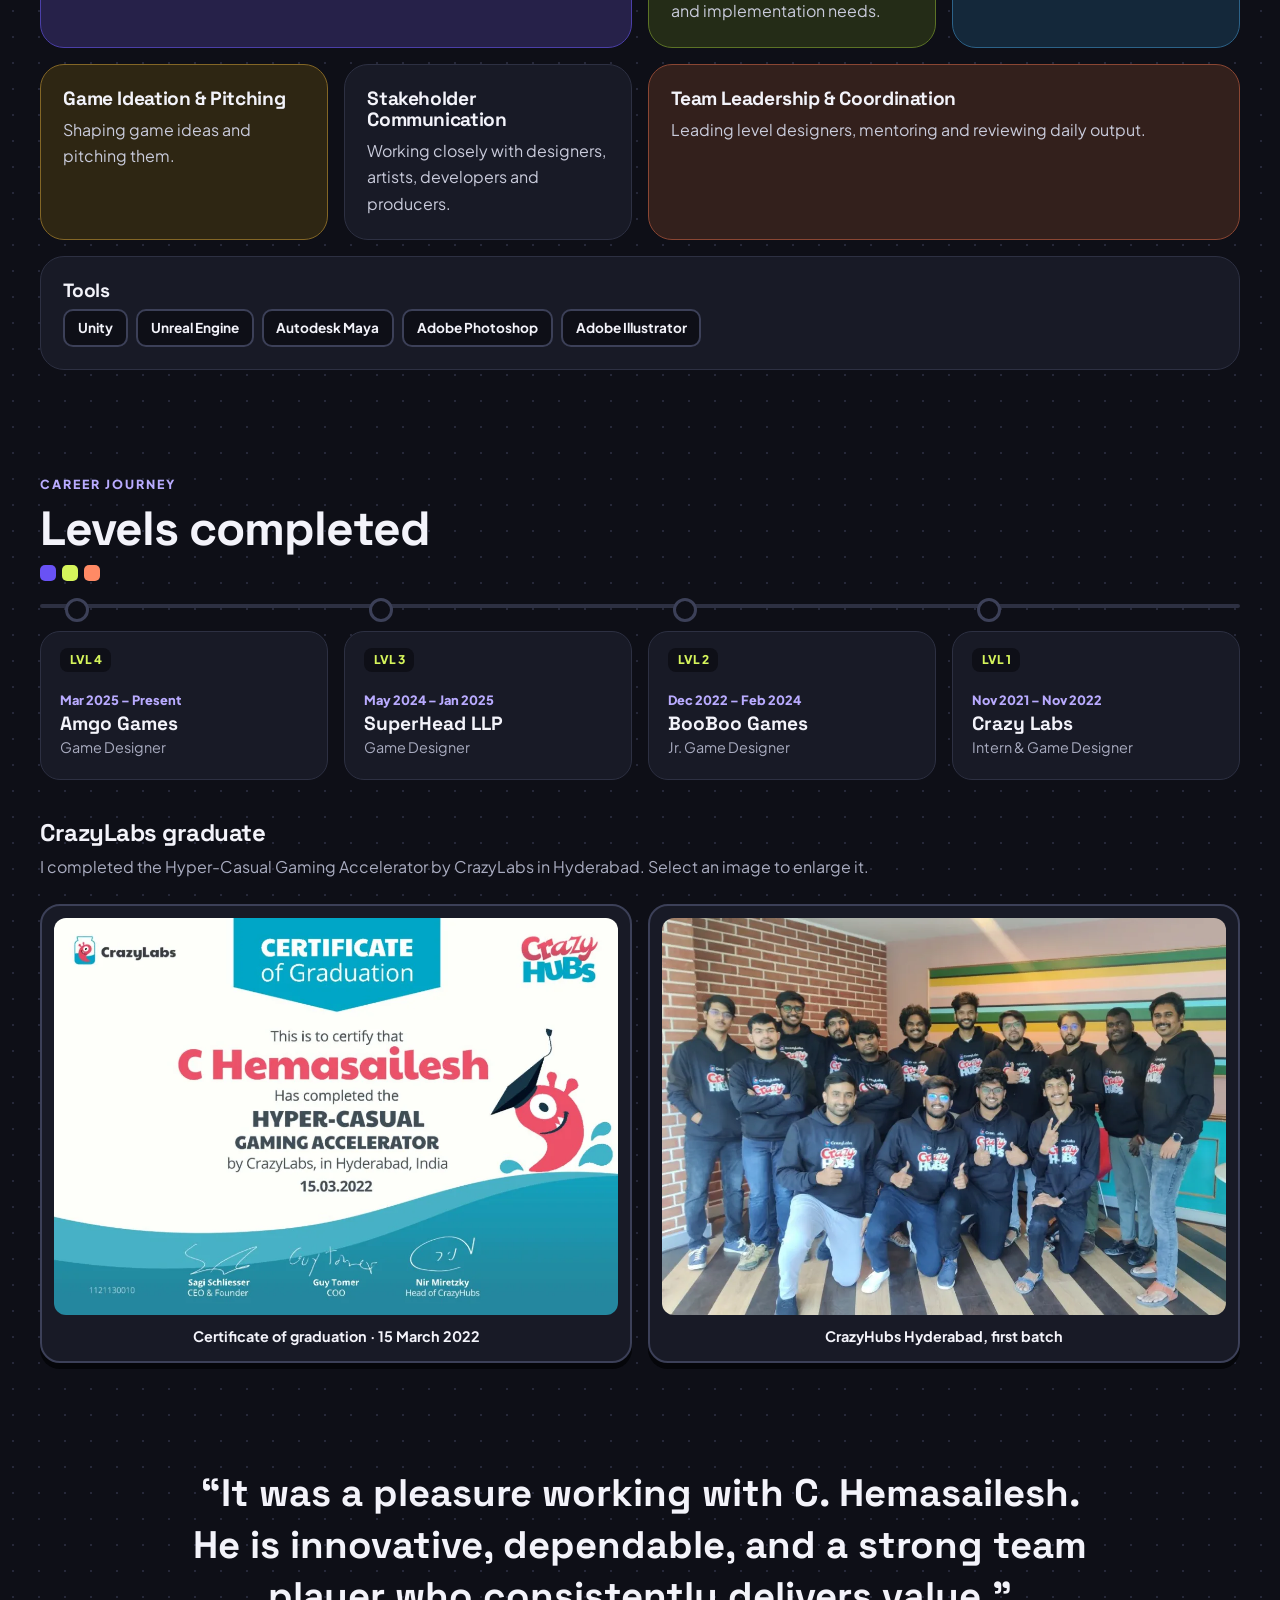
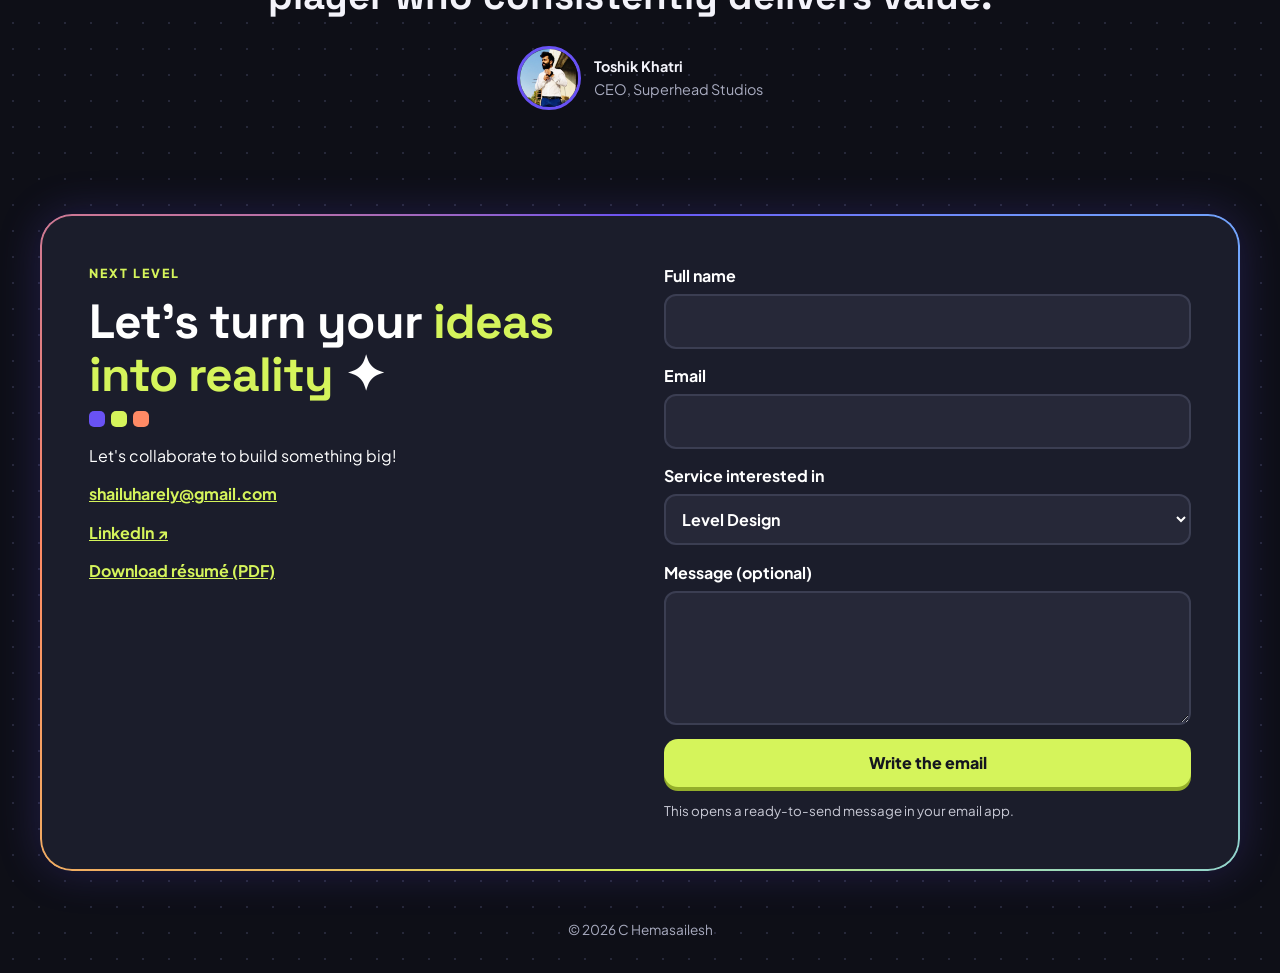
==== commit 859f0808: "Compress images, lighten effects and add small animations Co-Authored-By: Claude Sonnet 5.5 <noreply" ====
--- a/index.html
+++ b/index.html
@@ -9,12 +9,14 @@
   <meta property="og:description" content="Level &amp; feature designer for mobile games. 4+ years. Category Sort: 1M+ downloads.">
   <meta property="og:type" content="website">
   <link rel="icon" href="data:image/svg+xml,<svg xmlns='http://www.w3.org/2000/svg' viewBox='0 0 24 24'><path fill='%236952F5' d='M12 0l2.6 9.4L24 12l-9.4 2.6L12 24l-2.6-9.4L0 12l9.4-2.6z'/></svg>">
+  <link rel="preconnect" href="https://fonts.googleapis.com">
   <link rel="preconnect" href="https://fonts.gstatic.com" crossorigin>
+  <link rel="preload" as="image" href="assets/portrait.webp" fetchpriority="high">
   <link href="https://fonts.googleapis.com/css2?family=Plus+Jakarta+Sans:wght@400;500;700;800&family=Space+Grotesk:wght@700&display=swap" rel="stylesheet">
   <meta name="theme-color" content="#0E0F17">
-  <link rel="stylesheet" href="styles.css?v=8">
+  <link rel="stylesheet" href="styles.css?v=9">
   <script>document.documentElement.classList.add('js')</script>
-  <script src="main.js?v=8" defer></script>
+  <script src="main.js?v=9" defer></script>
 </head>
 <body>
 <a class="skip" href="#main">Skip to content</a>
@@ -45,11 +47,11 @@
     </div>
     <div class="stage" id="stage">
       <div class="blob"></div>
-      <img class="hero-portrait" src="assets/portrait.png" alt="Portrait of C Hemasailesh" width="1024" height="1536">
-      <a class="float f1" href="https://play.google.com/store/apps/details?id=com.meemeegames.sandmania" target="_blank" rel="noopener" aria-label="Open Sand Mania on Google Play"><img src="assets/games/sand-mania.png" alt="" width="96" height="96"><span class="tip">Sand Mania ↗</span></a>
+      <img class="hero-portrait" src="assets/portrait.webp" alt="Portrait of C Hemasailesh" width="720" height="1080" fetchpriority="high">
+      <a class="float f1" href="https://play.google.com/store/apps/details?id=com.meemeegames.sandmania" target="_blank" rel="noopener" aria-label="Open Sand Mania on Google Play"><img src="assets/games/sand-mania.webp" alt="" width="96" height="96"><span class="tip">Sand Mania ↗</span></a>
       <a class="float f2" href="https://play.google.com/store/apps/details?id=com.meemeegames.archeryshooter" target="_blank" rel="noopener" aria-label="Open Archery Shooter on Google Play"><img src="assets/games/archery-shooter.webp" alt="" width="96" height="96"><span class="tip">Archery Shooter ↗</span></a>
-      <a class="float f3" href="https://play.google.com/store/apps/details?id=com.meemeegames.connectracing" target="_blank" rel="noopener" aria-label="Open Connect Racing on Google Play"><img src="assets/games/connect-racing.png" alt="" width="96" height="96"><span class="tip">Connect Racing ↗</span></a>
-      <a class="float f4" href="https://play.google.com/store/apps/details?id=com.meemeegames.holedrop" target="_blank" rel="noopener" aria-label="Open Hole Drop on Google Play"><img src="assets/games/hole-drop.png" alt="" width="96" height="96"><span class="tip">Hole Drop ↗</span></a>
+      <a class="float f3" href="https://play.google.com/store/apps/details?id=com.meemeegames.connectracing" target="_blank" rel="noopener" aria-label="Open Connect Racing on Google Play"><img src="assets/games/connect-racing.webp" alt="" width="96" height="96"><span class="tip">Connect Racing ↗</span></a>
+      <a class="float f4" href="https://play.google.com/store/apps/details?id=com.meemeegames.holedrop" target="_blank" rel="noopener" aria-label="Open Hole Drop on Google Play"><img src="assets/games/hole-drop.webp" alt="" width="96" height="96"><span class="tip">Hole Drop ↗</span></a>
       <span class="shape s1"></span><span class="shape s2"></span><span class="shape s3"></span>
     </div>
   </section>
@@ -99,49 +101,49 @@
     </ul>
     <ul class="games">
       <li class="card">
-        <a class="icon-link" href="https://play.google.com/store/apps/details?id=com.meemeegames.sandmania" target="_blank" rel="noopener" aria-label="Open Sand Mania on Google Play"><img src="assets/games/sand-mania.png" alt="" width="512" height="512" loading="lazy"></a>
+        <a class="icon-link" href="https://play.google.com/store/apps/details?id=com.meemeegames.sandmania" target="_blank" rel="noopener" aria-label="Open Sand Mania on Google Play"><img src="assets/games/sand-mania.webp" alt="" width="512" height="512" loading="lazy" decoding="async"></a>
         <span class="tag">Sorting puzzle</span>
         <h3>Sand Mania</h3>
         <p>Tap 3D sand objects and turn them into flowing sand that fills buckets on a conveyor.</p>
         <div class="links"><a href="https://play.google.com/store/apps/details?id=com.meemeegames.sandmania" target="_blank" rel="noopener" aria-label="Sand Mania on Google Play">Google Play ↗</a></div>
       </li>
       <li class="card">
-        <a class="icon-link" href="https://play.google.com/store/apps/details?id=com.meemeegames.archeryshooter" target="_blank" rel="noopener" aria-label="Open Archery Shooter on Google Play"><img src="assets/games/archery-shooter.webp" alt="" width="512" height="512" loading="lazy"></a>
+        <a class="icon-link" href="https://play.google.com/store/apps/details?id=com.meemeegames.archeryshooter" target="_blank" rel="noopener" aria-label="Open Archery Shooter on Google Play"><img src="assets/games/archery-shooter.webp" alt="" width="512" height="512" loading="lazy" decoding="async"></a>
         <span class="tag">Archery</span>
         <h3>Archery Shooter</h3>
         <p>Aim and shoot fruit and targets while avoiding the people nearby.</p>
         <div class="links"><a href="https://play.google.com/store/apps/details?id=com.meemeegames.archeryshooter" target="_blank" rel="noopener" aria-label="Archery Shooter on Google Play">Google Play ↗</a></div>
       </li>
       <li class="card">
-        <a class="icon-link" href="https://play.google.com/store/apps/details?id=com.meemeegames.connectracing" target="_blank" rel="noopener" aria-label="Open Connect Racing on Google Play"><img src="assets/games/connect-racing.png" alt="" width="512" height="512" loading="lazy"></a>
+        <a class="icon-link" href="https://play.google.com/store/apps/details?id=com.meemeegames.connectracing" target="_blank" rel="noopener" aria-label="Open Connect Racing on Google Play"><img src="assets/games/connect-racing.webp" alt="" width="512" height="512" loading="lazy" decoding="async"></a>
         <span class="tag">Puzzle racing</span>
         <h3>Connect Racing</h3>
         <p>Link same-colour balls to complete objectives and collect fuel for your bike.</p>
         <div class="links"><a href="https://play.google.com/store/apps/details?id=com.meemeegames.connectracing" target="_blank" rel="noopener" aria-label="Connect Racing on Google Play">Google Play ↗</a></div>
       </li>
       <li class="card">
-        <a class="icon-link" href="https://play.google.com/store/apps/details?id=com.meemeegames.emojijoy" target="_blank" rel="noopener" aria-label="Open Emoji Joy on Google Play"><img src="assets/games/emoji-joy.webp" alt="" width="512" height="512" loading="lazy"></a>
+        <a class="icon-link" href="https://play.google.com/store/apps/details?id=com.meemeegames.emojijoy" target="_blank" rel="noopener" aria-label="Open Emoji Joy on Google Play"><img src="assets/games/emoji-joy.webp" alt="" width="512" height="512" loading="lazy" decoding="async"></a>
         <span class="tag">Match-3</span>
         <h3>Emoji Joy</h3>
         <p>Swap and match emojis of the same colour to clear level objectives.</p>
         <div class="links"><a href="https://play.google.com/store/apps/details?id=com.meemeegames.emojijoy" target="_blank" rel="noopener" aria-label="Emoji Joy on Google Play">Google Play ↗</a></div>
       </li>
       <li class="card">
-        <a class="icon-link" href="https://play.google.com/store/apps/details?id=com.meemeegames.colorconnectnumber" target="_blank" rel="noopener" aria-label="Open Color Connect Number on Google Play"><img src="assets/games/color-connect-number.png" alt="" width="512" height="512" loading="lazy"></a>
+        <a class="icon-link" href="https://play.google.com/store/apps/details?id=com.meemeegames.colorconnectnumber" target="_blank" rel="noopener" aria-label="Open Color Connect Number on Google Play"><img src="assets/games/color-connect-number.webp" alt="" width="512" height="512" loading="lazy" decoding="async"></a>
         <span class="tag">Number puzzle</span>
         <h3>Color Connect Number</h3>
         <p>Find and connect matching numbers to clear the board.</p>
         <div class="links"><a href="https://play.google.com/store/apps/details?id=com.meemeegames.colorconnectnumber" target="_blank" rel="noopener" aria-label="Color Connect Number on Google Play">Google Play ↗</a></div>
       </li>
       <li class="card">
-        <a class="icon-link" href="https://play.google.com/store/apps/details?id=com.meemeegames.findfrenzy" target="_blank" rel="noopener" aria-label="Open Perfect Packing on Google Play"><img src="assets/games/perfect-packing.png" alt="" width="512" height="512" loading="lazy"></a>
+        <a class="icon-link" href="https://play.google.com/store/apps/details?id=com.meemeegames.findfrenzy" target="_blank" rel="noopener" aria-label="Open Perfect Packing on Google Play"><img src="assets/games/perfect-packing.webp" alt="" width="512" height="512" loading="lazy" decoding="async"></a>
         <span class="tag">Hidden object</span>
         <h3>Perfect Packing</h3>
         <p>Find hidden items and fit them neatly into a box.</p>
         <div class="links"><a href="https://play.google.com/store/apps/details?id=com.meemeegames.findfrenzy" target="_blank" rel="noopener" aria-label="Perfect Packing on Google Play">Google Play ↗</a></div>
       </li>
       <li class="card">
-        <a class="icon-link" href="https://play.google.com/store/apps/details?id=com.meemeegames.holedrop" target="_blank" rel="noopener" aria-label="Open Hole Drop on Google Play"><img src="assets/games/hole-drop.png" alt="" width="512" height="512" loading="lazy"></a>
+        <a class="icon-link" href="https://play.google.com/store/apps/details?id=com.meemeegames.holedrop" target="_blank" rel="noopener" aria-label="Open Hole Drop on Google Play"><img src="assets/games/hole-drop.webp" alt="" width="512" height="512" loading="lazy" decoding="async"></a>
         <span class="tag">Ball sorting</span>
         <h3>Hole Drop</h3>
         <p>Send same-colour balls into matching holes before the slots overflow.</p>
@@ -186,8 +188,8 @@
       <h3>CrazyLabs graduate</h3>
       <p class="sub">I completed the Hyper-Casual Gaming Accelerator by CrazyLabs in Hyderabad. Select an image to enlarge it.</p>
       <div class="grad-grid">
-        <figure><button type="button" class="zoom"><img src="assets/crazylabs-certificate.jpg" alt="CrazyLabs certificate of graduation for C Hemasailesh, Hyper-Casual Gaming Accelerator, dated 15 March 2022" width="1152" height="811" loading="lazy"></button><figcaption>Certificate of graduation · 15 March 2022</figcaption></figure>
-        <figure><button type="button" class="zoom"><img src="assets/crazylabs-graduation.jpg" alt="Group photo of the CrazyHubs Hyderabad cohort in CrazyHubs hoodies" width="1250" height="891" loading="lazy"></button><figcaption>CrazyHubs Hyderabad, first batch</figcaption></figure>
+        <figure><button type="button" class="zoom"><img src="assets/crazylabs-certificate.webp" alt="CrazyLabs certificate of graduation for C Hemasailesh, Hyper-Casual Gaming Accelerator, dated 15 March 2022" width="1152" height="811" loading="lazy" decoding="async"></button><figcaption>Certificate of graduation · 15 March 2022</figcaption></figure>
+        <figure><button type="button" class="zoom"><img src="assets/crazylabs-graduation.webp" alt="Group photo of the CrazyHubs Hyderabad cohort in CrazyHubs hoodies" width="1250" height="891" loading="lazy" decoding="async"></button><figcaption>CrazyHubs Hyderabad, first batch</figcaption></figure>
       </div>
     </div>
   </section>
@@ -195,7 +197,7 @@
   <section class="wrap section">
     <figure class="quote">
       <blockquote>“It was a pleasure working with C. Hemasailesh. He is innovative, dependable, and a strong team player who consistently delivers value.”</blockquote>
-      <figcaption><img src="assets/toshik.jpg" alt="" width="64" height="64" loading="lazy"><span><b>Toshik Khatri</b>CEO, Superhead Studios</span></figcaption>
+      <figcaption><img src="assets/toshik.jpg" alt="" width="64" height="64" loading="lazy" decoding="async"><span><b>Toshik Khatri</b>CEO, Superhead Studios</span></figcaption>
     </figure>
   </section>
 
--- a/styles.css
+++ b/styles.css
@@ -29,7 +29,7 @@
 .btn.wide{width:100%}
 
 /* Nav */
-.nav{position:sticky;top:14px;z-index:15;width:min(1200px,100% - 2rem);margin:14px auto 0;display:flex;align-items:center;justify-content:space-between;padding:.6rem .7rem .6rem 1.2rem;background:rgba(24,26,38,.88);backdrop-filter:blur(10px);border:1px solid var(--line);border-radius:18px;box-shadow:0 6px 24px rgba(0,0,0,.45)}
+.nav{position:sticky;top:14px;z-index:15;width:min(1200px,100% - 2rem);margin:14px auto 0;display:flex;align-items:center;justify-content:space-between;padding:.6rem .7rem .6rem 1.2rem;background:rgba(24,26,38,.96);border:1px solid var(--line);border-radius:18px;box-shadow:0 6px 24px rgba(0,0,0,.45)}
 .brand{font:700 1.15rem "Space Grotesk",sans-serif;color:var(--ink);text-decoration:none}
 .spark{color:var(--lime);display:inline-block}
 .brand:hover .spark{animation:spin .8s var(--ease)}
@@ -60,18 +60,18 @@
 .s3{width:30px;height:30px;background:var(--gold);clip-path:polygon(50% 0,100% 100%,0 100%);right:9%;bottom:6%;animation-delay:-1s}
 @keyframes bob{50%{transform:translateY(-9px)}}
 @keyframes spin{to{transform:rotate(180deg)}}
-.js .hero-copy>*{animation:rise .6s var(--ease) both}
+.js .hero-copy>*{animation:rise .4s var(--ease) both}
 .js .hero-copy>:nth-child(2){animation-delay:.07s}
 .js .hero-copy>:nth-child(3){animation-delay:.14s}
 .js .hero-copy>:nth-child(4){animation-delay:.21s}
 .js .hero-copy>:nth-child(5){animation-delay:.28s}
-.js .hero-portrait{animation:fade .8s var(--ease) both}
+.js .hero-portrait{animation:fade .45s var(--ease)}
 @keyframes rise{from{opacity:0;transform:translateY(22px)}}
-@keyframes fade{from{opacity:0;translate:0 24px}}
+@keyframes fade{from{translate:0 18px}}
 
 /* Scroll reveal */
-.js .reveal{opacity:0;transform:translateY(22px)}
-.js .reveal.in{opacity:1;transform:none;transition:opacity .5s var(--ease),transform .5s var(--ease)}
+.js .reveal{opacity:0;transform:translateY(14px)}
+.js .reveal.in{opacity:1;transform:none;transition:opacity .35s var(--ease),transform .35s var(--ease)}
 
 /* Scoreboard */
 .stats{display:grid;grid-template-columns:repeat(auto-fit,minmax(150px,1fr));gap:1rem;margin-top:3rem}
@@ -246,17 +246,15 @@
 
 /* Soft background glows */
 body::before{content:"";position:fixed;inset:-20vmax;z-index:-1;pointer-events:none;
-  background:radial-gradient(38vmax 38vmax at 78% 22%,rgba(105,82,245,.22),transparent 70%),radial-gradient(34vmax 34vmax at 18% 58%,rgba(40,110,255,.14),transparent 70%),radial-gradient(30vmax 30vmax at 68% 84%,rgba(168,70,230,.13),transparent 70%);
-  animation:drift 24s ease-in-out infinite alternate}
-@keyframes drift{to{transform:translate3d(5vmax,-4vmax,0) scale(1.08)}}
+  background:radial-gradient(38vmax 38vmax at 78% 22%,rgba(105,82,245,.22),transparent 70%),radial-gradient(34vmax 34vmax at 18% 58%,rgba(40,110,255,.14),transparent 70%),radial-gradient(30vmax 30vmax at 68% 84%,rgba(168,70,230,.13),transparent 70%);}
 
 /* Glowing gradient borders on the two most important cards */
 @property --turn{syntax:"<angle>";inherits:false;initial-value:0deg}
 .feature,.contact{position:relative;box-shadow:0 0 44px rgba(105,82,245,.22)}
 .feature::after,.contact::after{content:"";position:absolute;inset:-1px;border-radius:inherit;padding:2px;pointer-events:none;
   background:conic-gradient(from var(--turn),var(--primary),var(--sky),var(--lime),var(--coral),var(--primary));
-  -webkit-mask:linear-gradient(#000 0 0) content-box,linear-gradient(#000 0 0);-webkit-mask-composite:xor;mask-composite:exclude;
-  animation:turn 9s linear infinite}
+  -webkit-mask:linear-gradient(#000 0 0) content-box,linear-gradient(#000 0 0);-webkit-mask-composite:xor;mask-composite:exclude;}
+.feature:hover::after,.contact:hover::after{animation:turn 6s linear infinite}
 @keyframes turn{to{--turn:360deg}}
 
 /* Cursor spotlight */
@@ -267,8 +265,8 @@
 
 /* Headline reveal */
 .js .hero-copy>.split{animation:none}
-.word{display:inline-block;animation:wordin .7s var(--ease) both;animation-delay:calc(var(--i) * 90ms + .1s)}
-@keyframes wordin{from{opacity:0;transform:translateY(.6em) rotate(4deg);filter:blur(6px)}}
+.word{display:inline-block;animation:wordin .45s var(--ease) both;animation-delay:calc(var(--i) * 45ms)}
+@keyframes wordin{from{opacity:0;transform:translateY(.6em) rotate(4deg)}}
 
 /* Career line: across the top on wide screens */
 .timeline{position:relative;padding-top:34px;--fill:0}
@@ -283,4 +281,35 @@
   .timeline::after{background:linear-gradient(180deg,var(--primary),var(--sky),var(--lime));transform-origin:top;transform:scaleY(var(--fill))}
   .timeline li::after{left:-34px;top:20px}
 }
-@media (prefers-reduced-motion:reduce){body::before,.feature::after,.contact::after{animation:none}}
+@media (prefers-reduced-motion:reduce){.feature::after,.contact::after{animation:none!important}}
+
+/* Looping hero animations pause off screen */
+.stage.resting *{animation-play-state:paused!important}
+
+/* Puzzle tiles under section headings */
+.tiles{display:flex;gap:6px;margin-top:.6rem}
+.contact .tiles{margin-bottom:.25rem}
+.quote .tiles{justify-content:center}
+.tiles i{width:16px;height:16px;border-radius:5px;background:var(--primary)}
+.tiles i:nth-child(2){background:var(--lime)}
+.tiles i:nth-child(3){background:var(--coral)}
+h2.in .tiles i{animation:snap .55s var(--ease) both}
+h2.in .tiles i:nth-child(2){animation-delay:.1s}
+h2.in .tiles i:nth-child(3){animation-delay:.2s}
+@keyframes snap{0%{opacity:0;transform:translateY(-26px) rotate(-90deg)}65%{opacity:1;transform:translateY(3px) scale(1.18,.82)}100%{transform:none}}
+
+/* Role steps light up one after another: prototype, design, documents, delivery */
+.role-box li{position:relative}
+.role-box li::before{content:"";position:absolute;inset:-1px;border:2px solid var(--lime);border-radius:inherit;opacity:0;pointer-events:none}
+.role-box li.in::before{animation:step .8s ease both}
+.role-box li.in:nth-child(2)::before{animation-delay:.3s}
+.role-box li.in:nth-child(3)::before{animation-delay:.6s}
+.role-box li.in:nth-child(4)::before{animation-delay:.9s}
+@keyframes step{40%{opacity:1;transform:scale(1.03)}}
+
+/* A career dot pops when the line reaches it */
+.timeline li.reached::after{animation:dotpop .45s var(--ease)}
+@keyframes dotpop{50%{transform:scale(1.6)}}
+
+/* Tap pop pieces */
+.pop-piece{position:fixed;width:10px;height:10px;pointer-events:none;z-index:40}
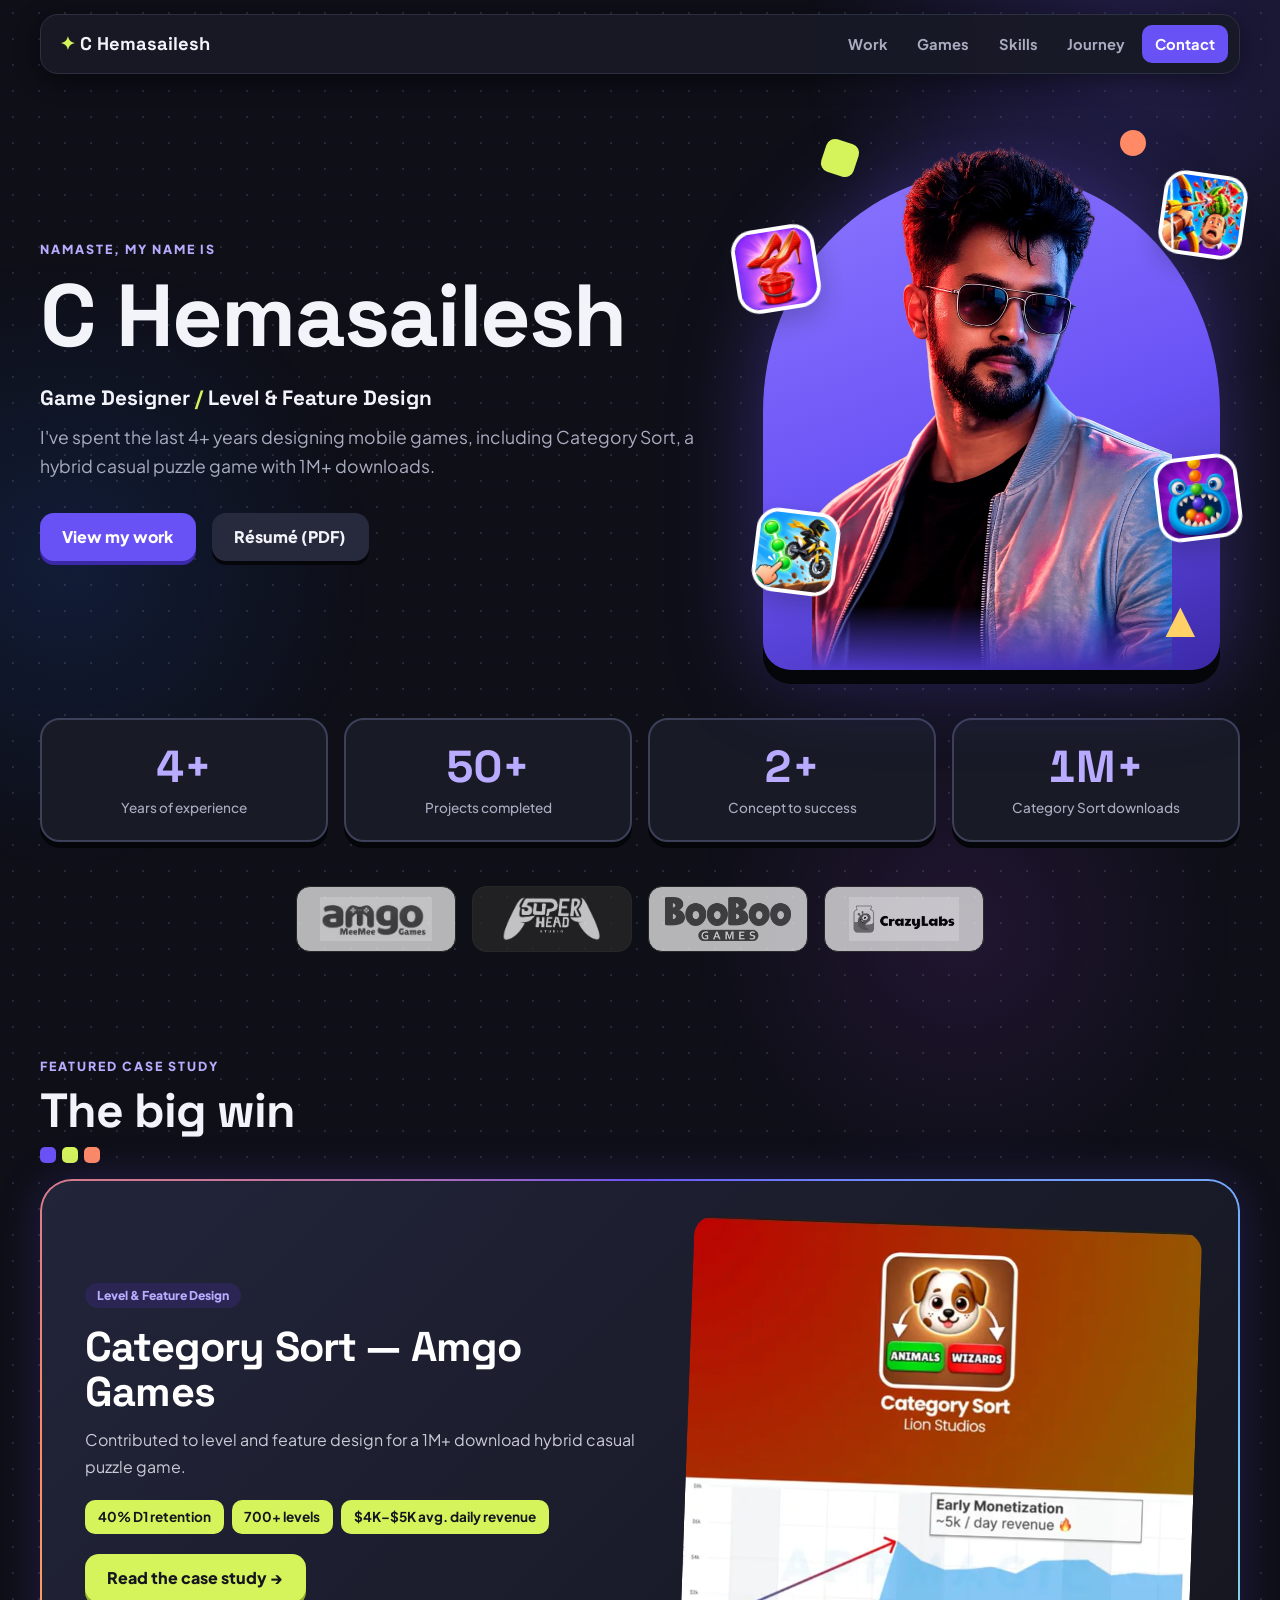
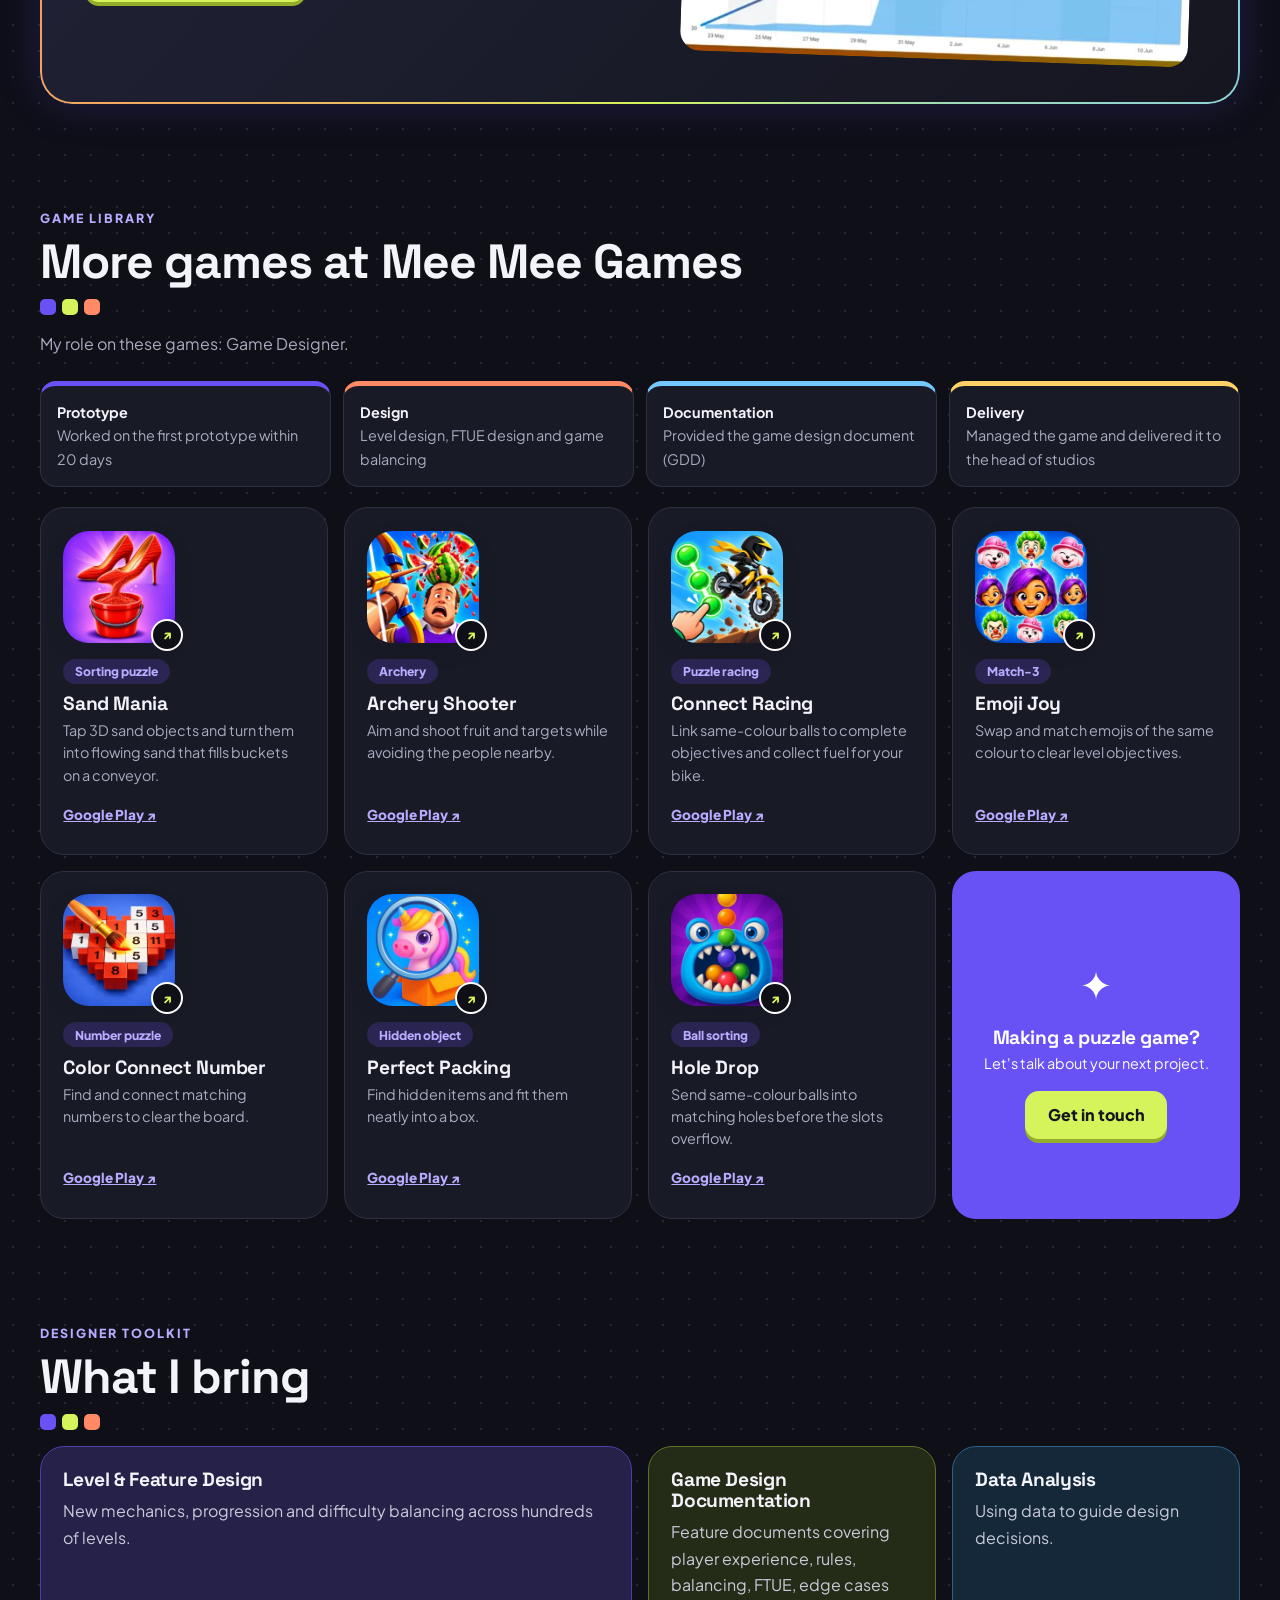
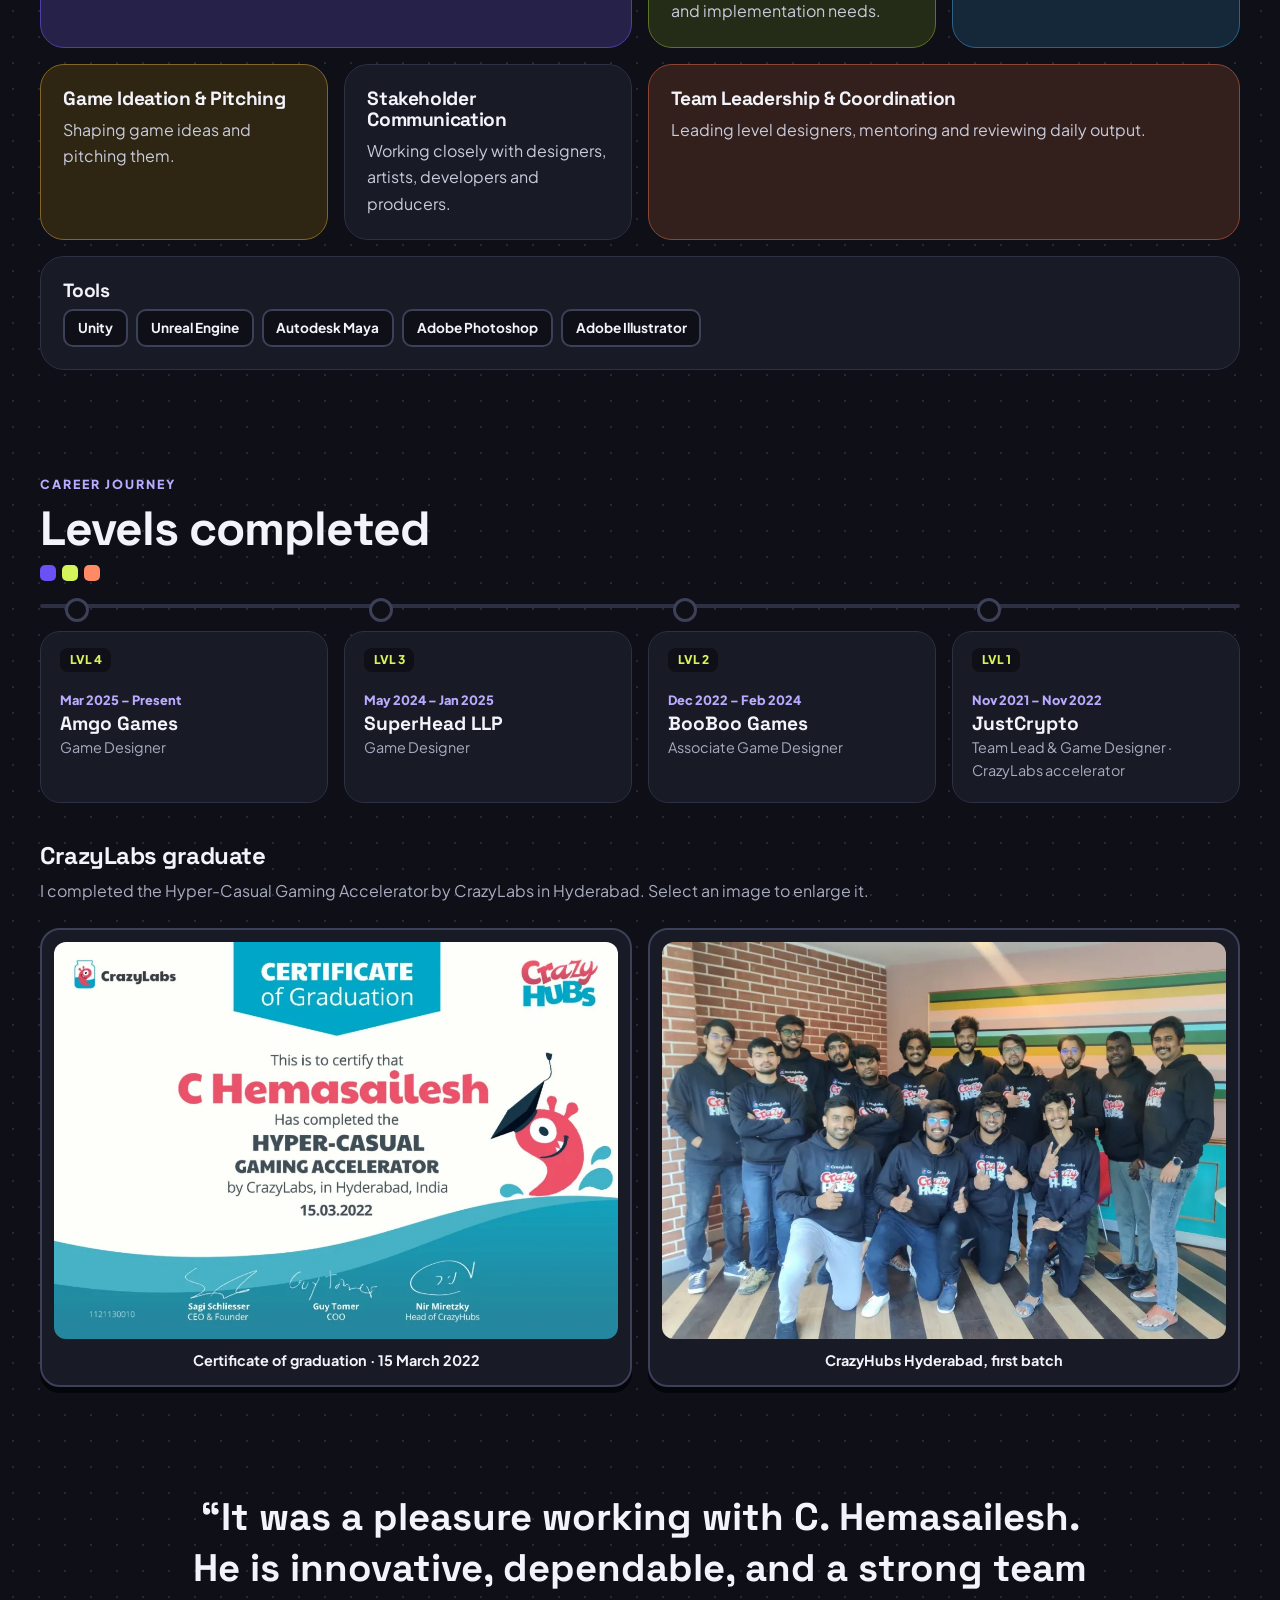
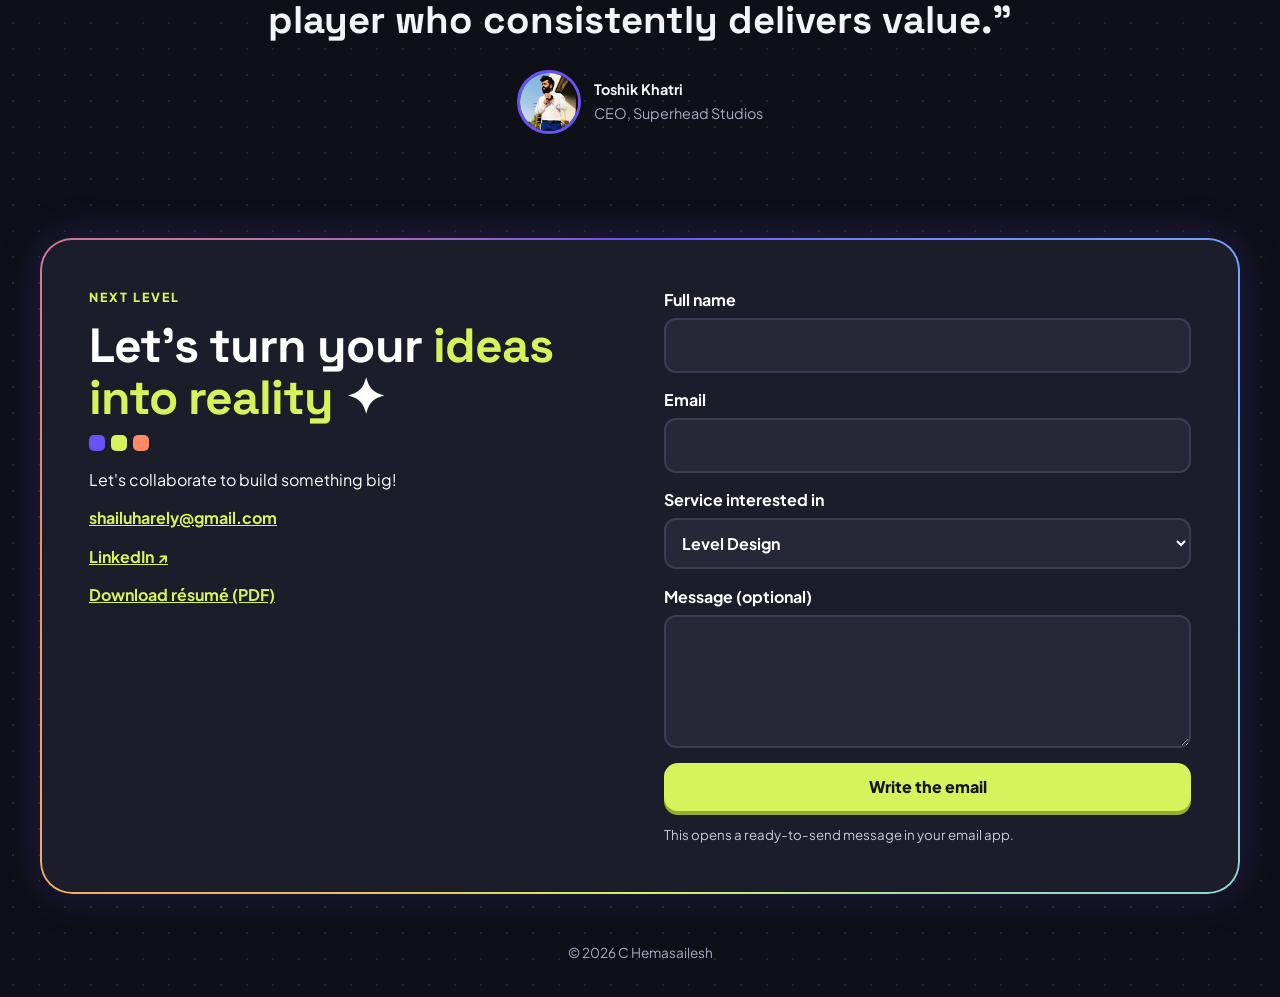
==== commit 7db484fd: "Match job titles to resume Co-Authored-By: Claude Sonnet 5.5 <noreply@anthropic.com>" ====
--- a/index.html
+++ b/index.html
@@ -181,8 +181,8 @@
     <ol class="timeline">
       <li><time>Mar 2025 – Present</time><b>Amgo Games</b><span>Game Designer</span></li>
       <li><time>May 2024 – Jan 2025</time><b>SuperHead LLP</b><span>Game Designer</span></li>
-      <li><time>Dec 2022 – Feb 2024</time><b>BooBoo Games</b><span>Jr. Game Designer</span></li>
-      <li><time>Nov 2021 – Nov 2022</time><b>Crazy Labs</b><span>Intern &amp; Game Designer</span></li>
+      <li><time>Dec 2022 – Feb 2024</time><b>BooBoo Games</b><span>Associate Game Designer</span></li>
+      <li><time>Nov 2021 – Nov 2022</time><b>JustCrypto</b><span>Team Lead &amp; Game Designer · CrazyLabs accelerator</span></li>
     </ol>
     <div class="grad">
       <h3>CrazyLabs graduate</h3>
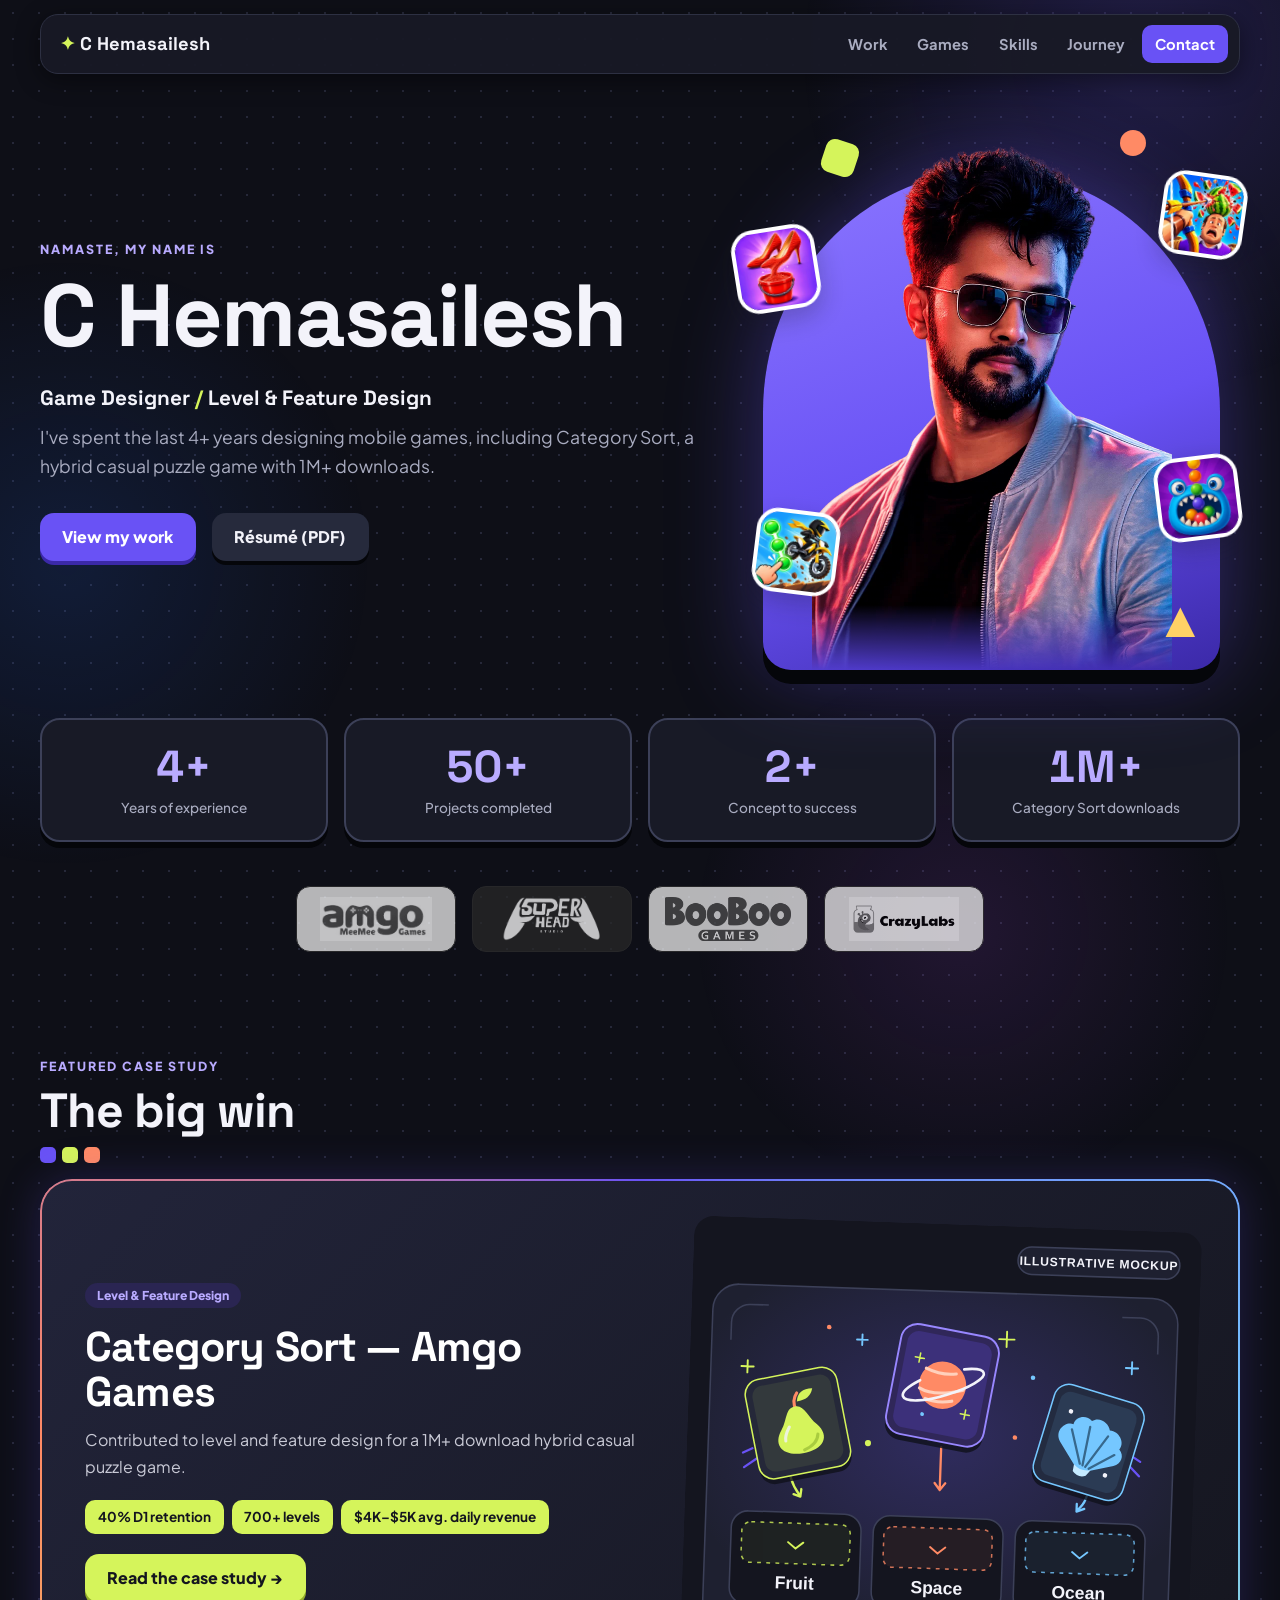
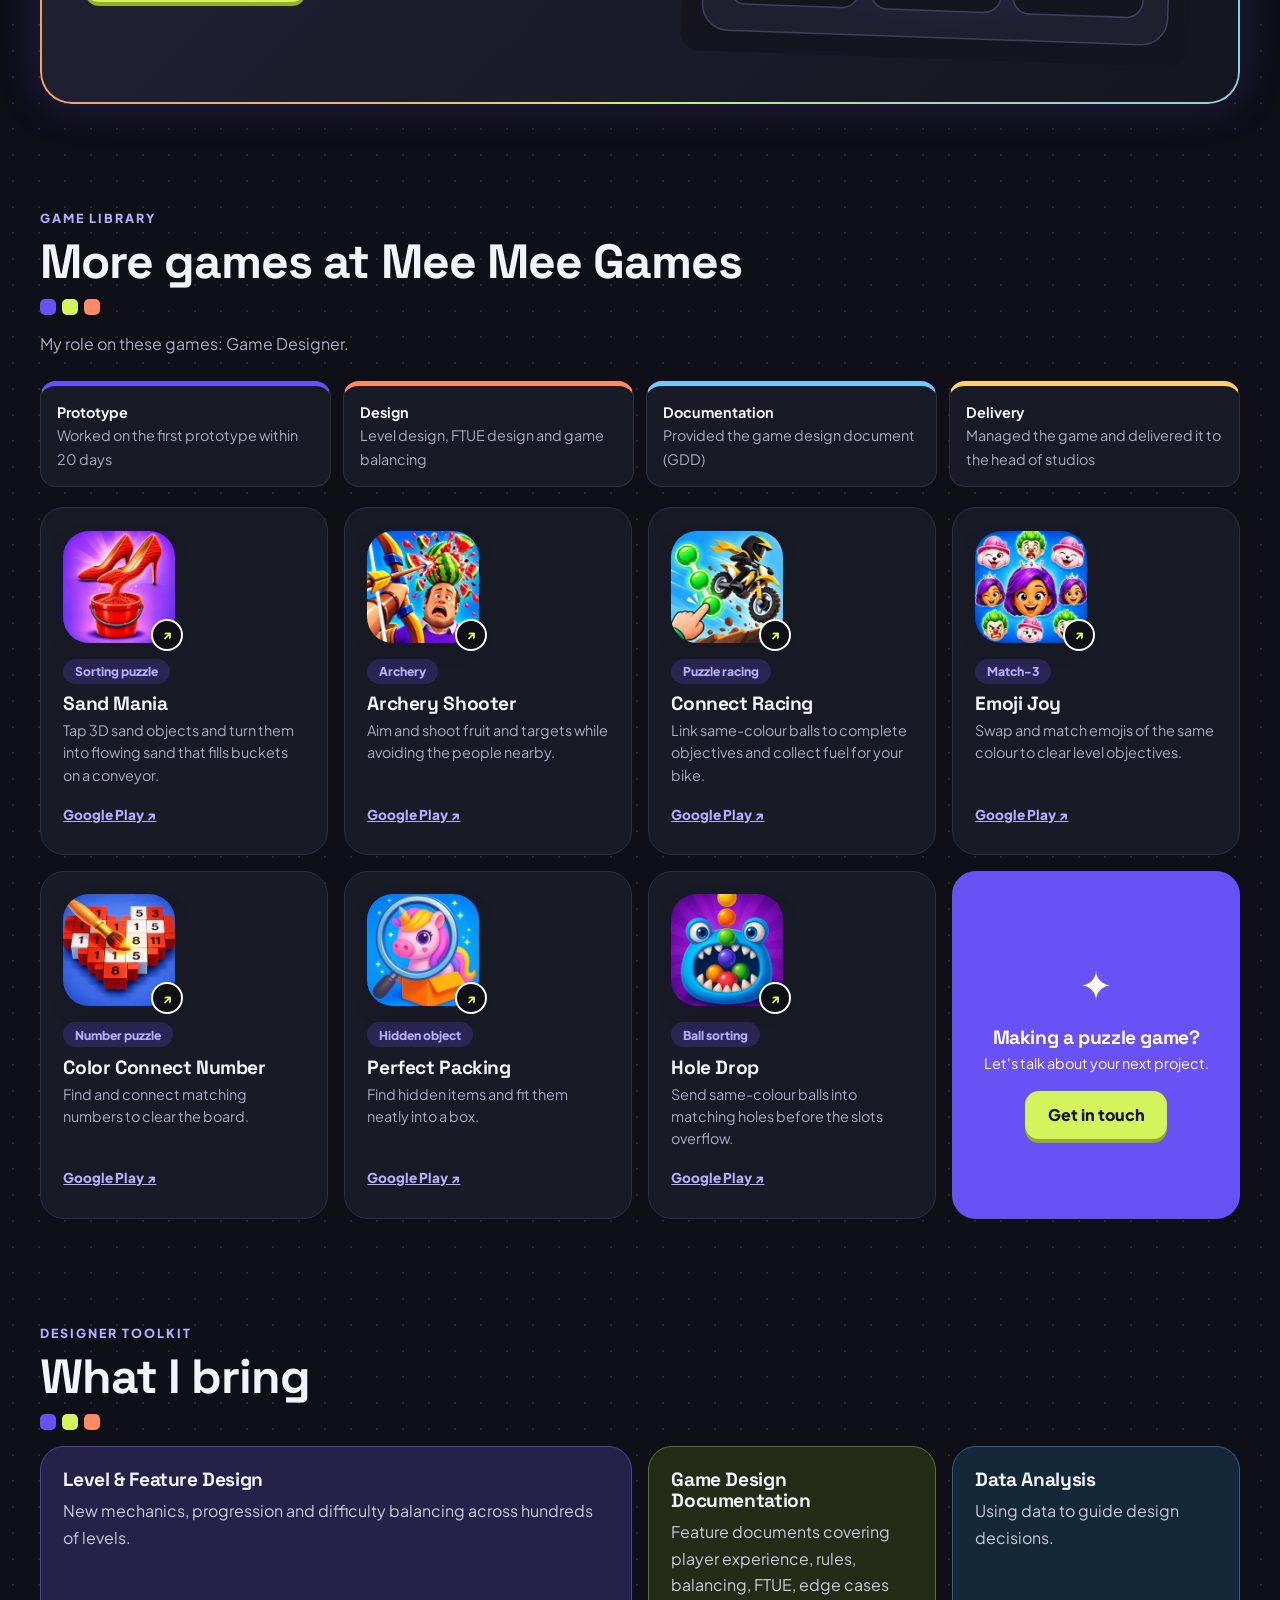
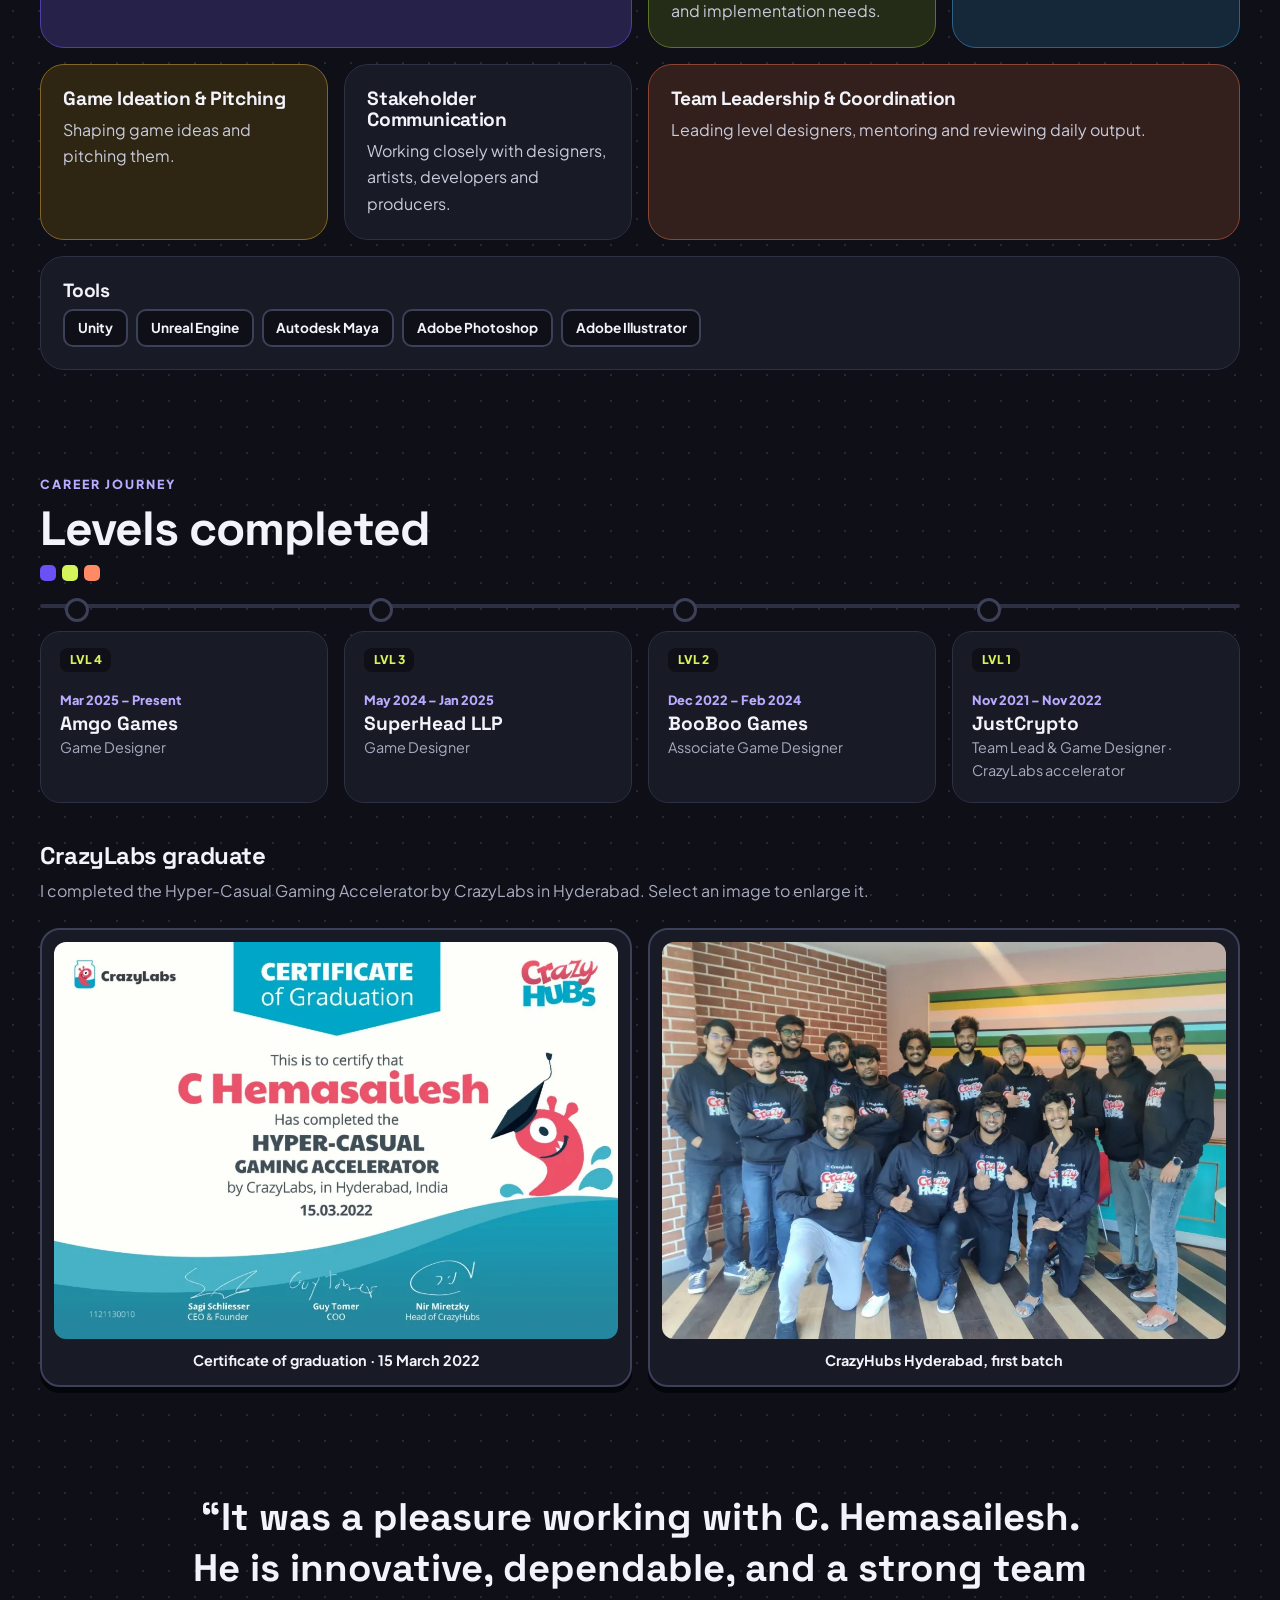
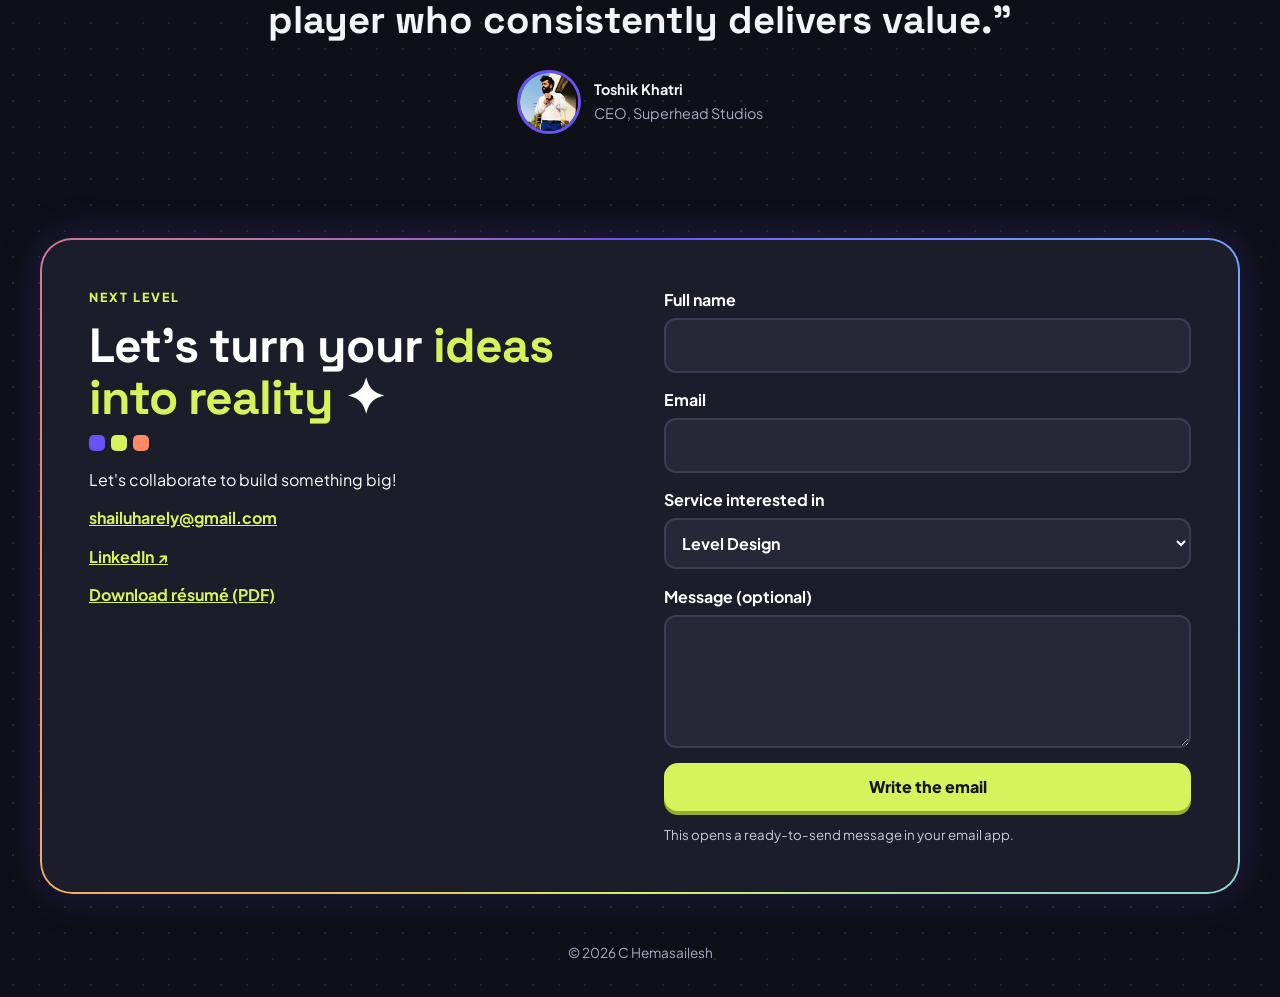
==== commit fbffc61b: "Replace home cover with an illustrative mockup Co-Authored-By: Claude Sonnet 5.5 <noreply@anthropic." ====
--- a/index.html
+++ b/index.html
@@ -85,7 +85,7 @@
         </ul>
         <span class="btn lime">Read the case study →</span>
       </div>
-      <img src="assets/category-sort-cover.webp" alt="Category Sort icon above a chart showing daily revenue rising to about 5 thousand dollars" width="665" height="569">
+      <img src="assets/mockups/sorting-cover.svg" alt="Illustrative mockup of cards being sorted into Fruit, Space and Ocean trays" width="665" height="569">
     </a>
   </section>
 
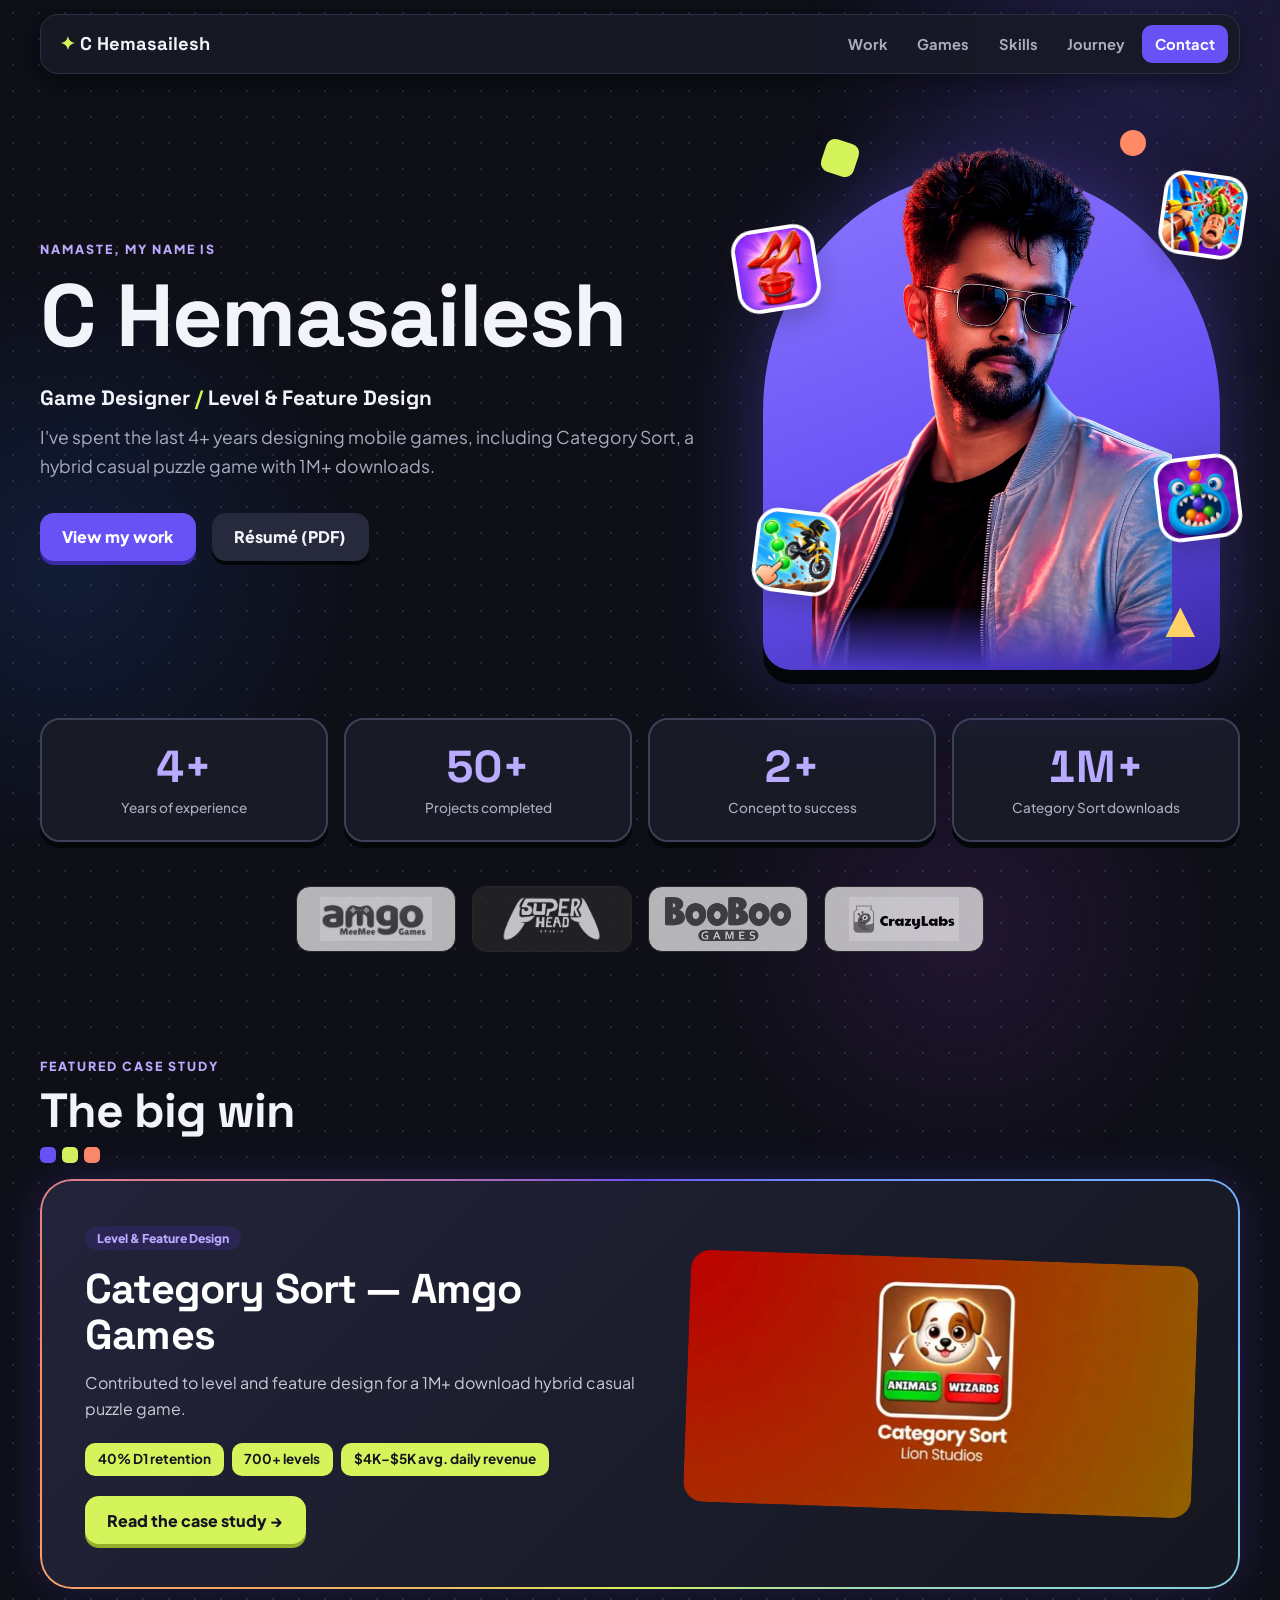
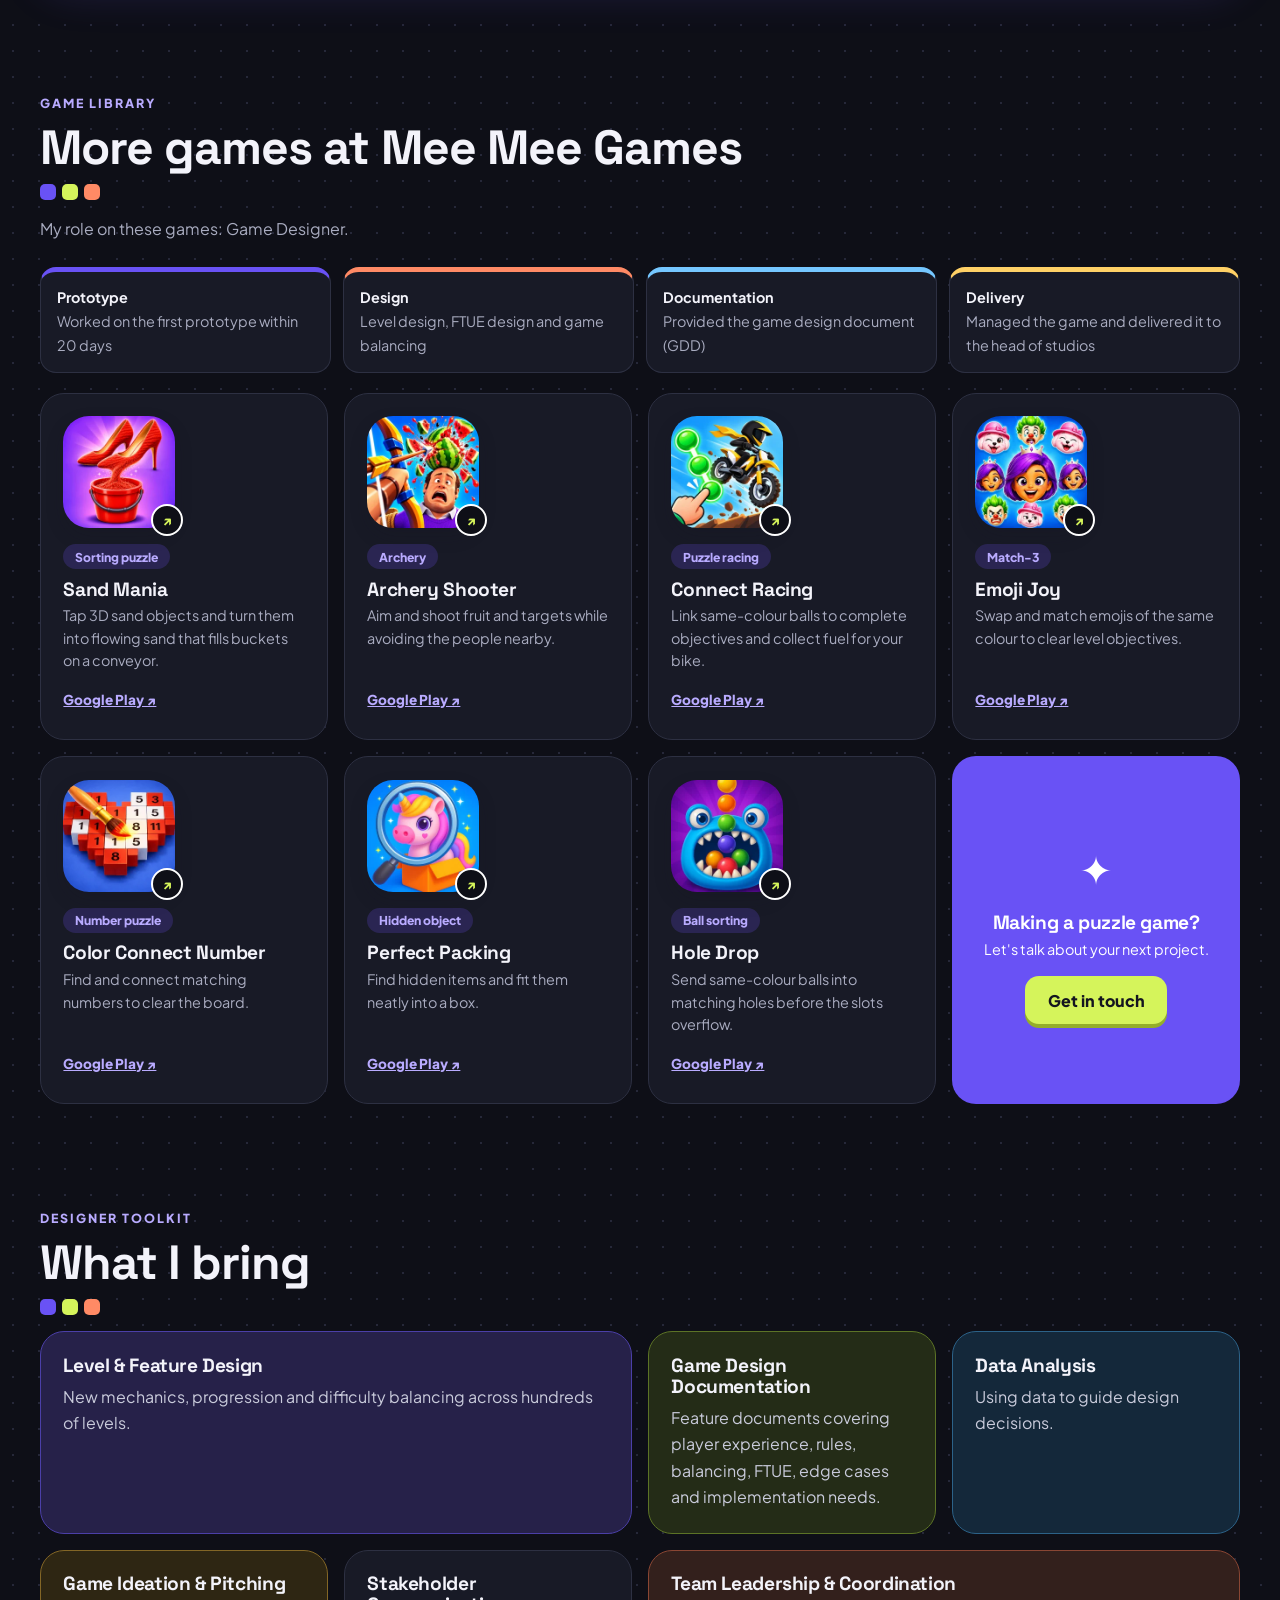
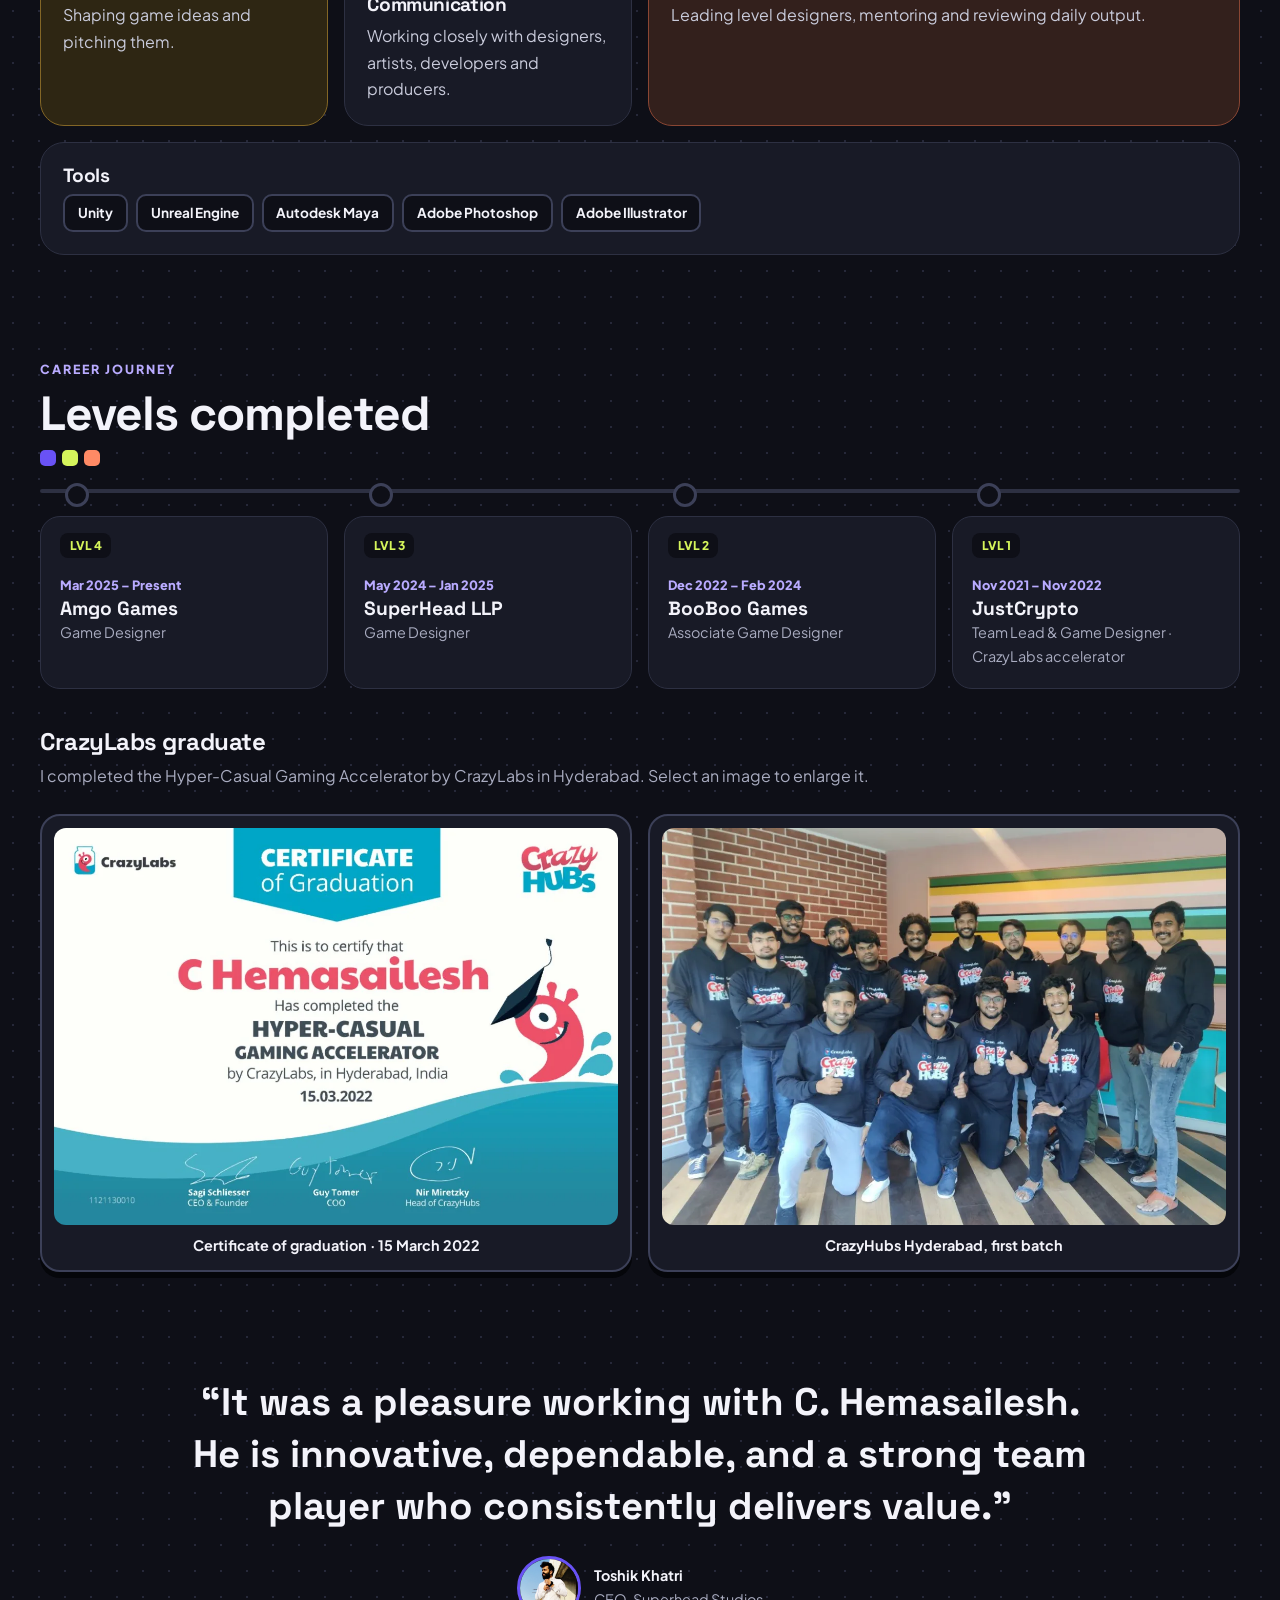
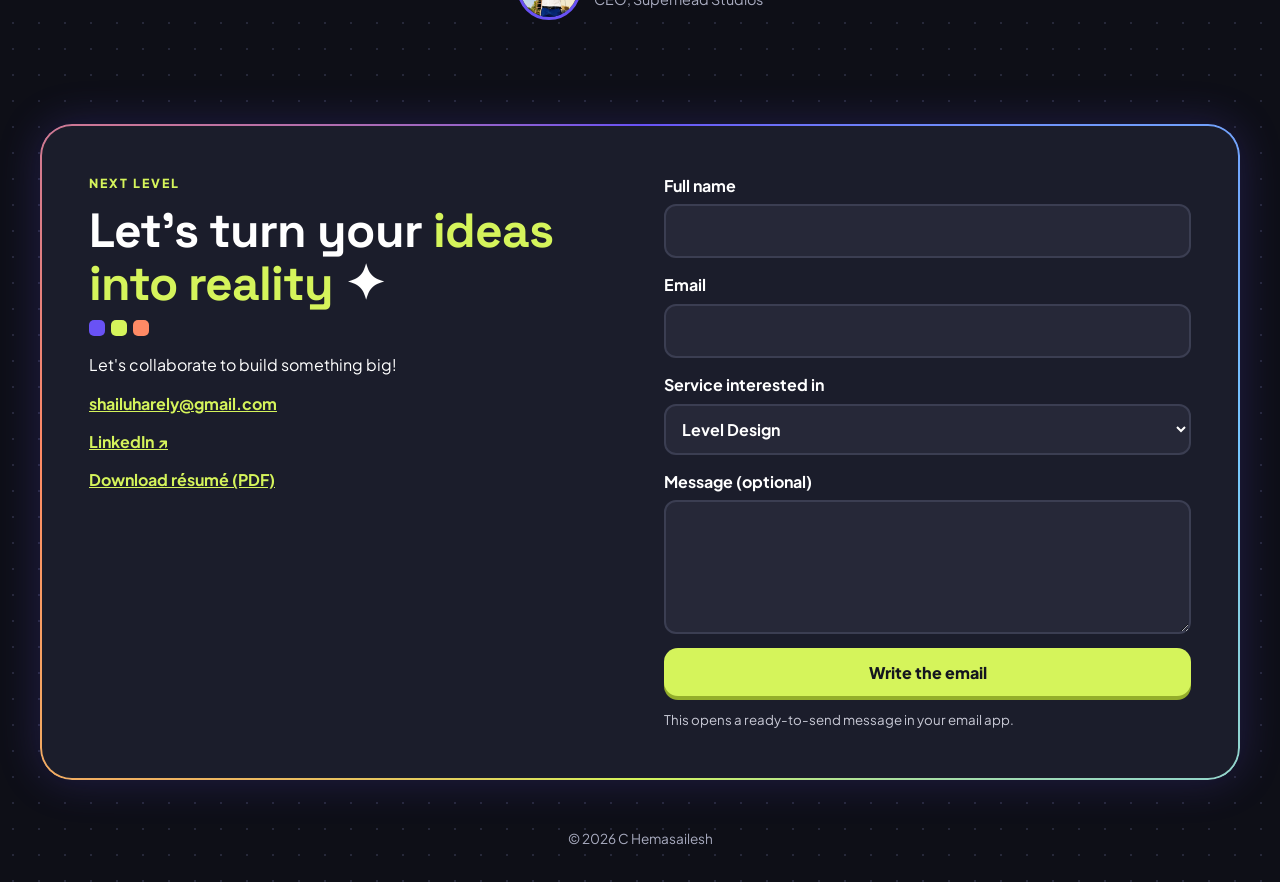
==== commit 4383abed: "Restore the original Category Sort icon on the home cover Co-Authored-By: Claude Sonnet 5.5 <noreply" ====
--- a/index.html
+++ b/index.html
@@ -85,7 +85,7 @@
         </ul>
         <span class="btn lime">Read the case study →</span>
       </div>
-      <img src="assets/mockups/sorting-cover.svg" alt="Illustrative mockup of cards being sorted into Fruit, Space and Ocean trays" width="665" height="569">
+      <img src="assets/category-sort-icon.jpg" alt="Category Sort game icon with Animals and Wizards cards, by Lion Studios" width="665" height="330">
     </a>
   </section>
 
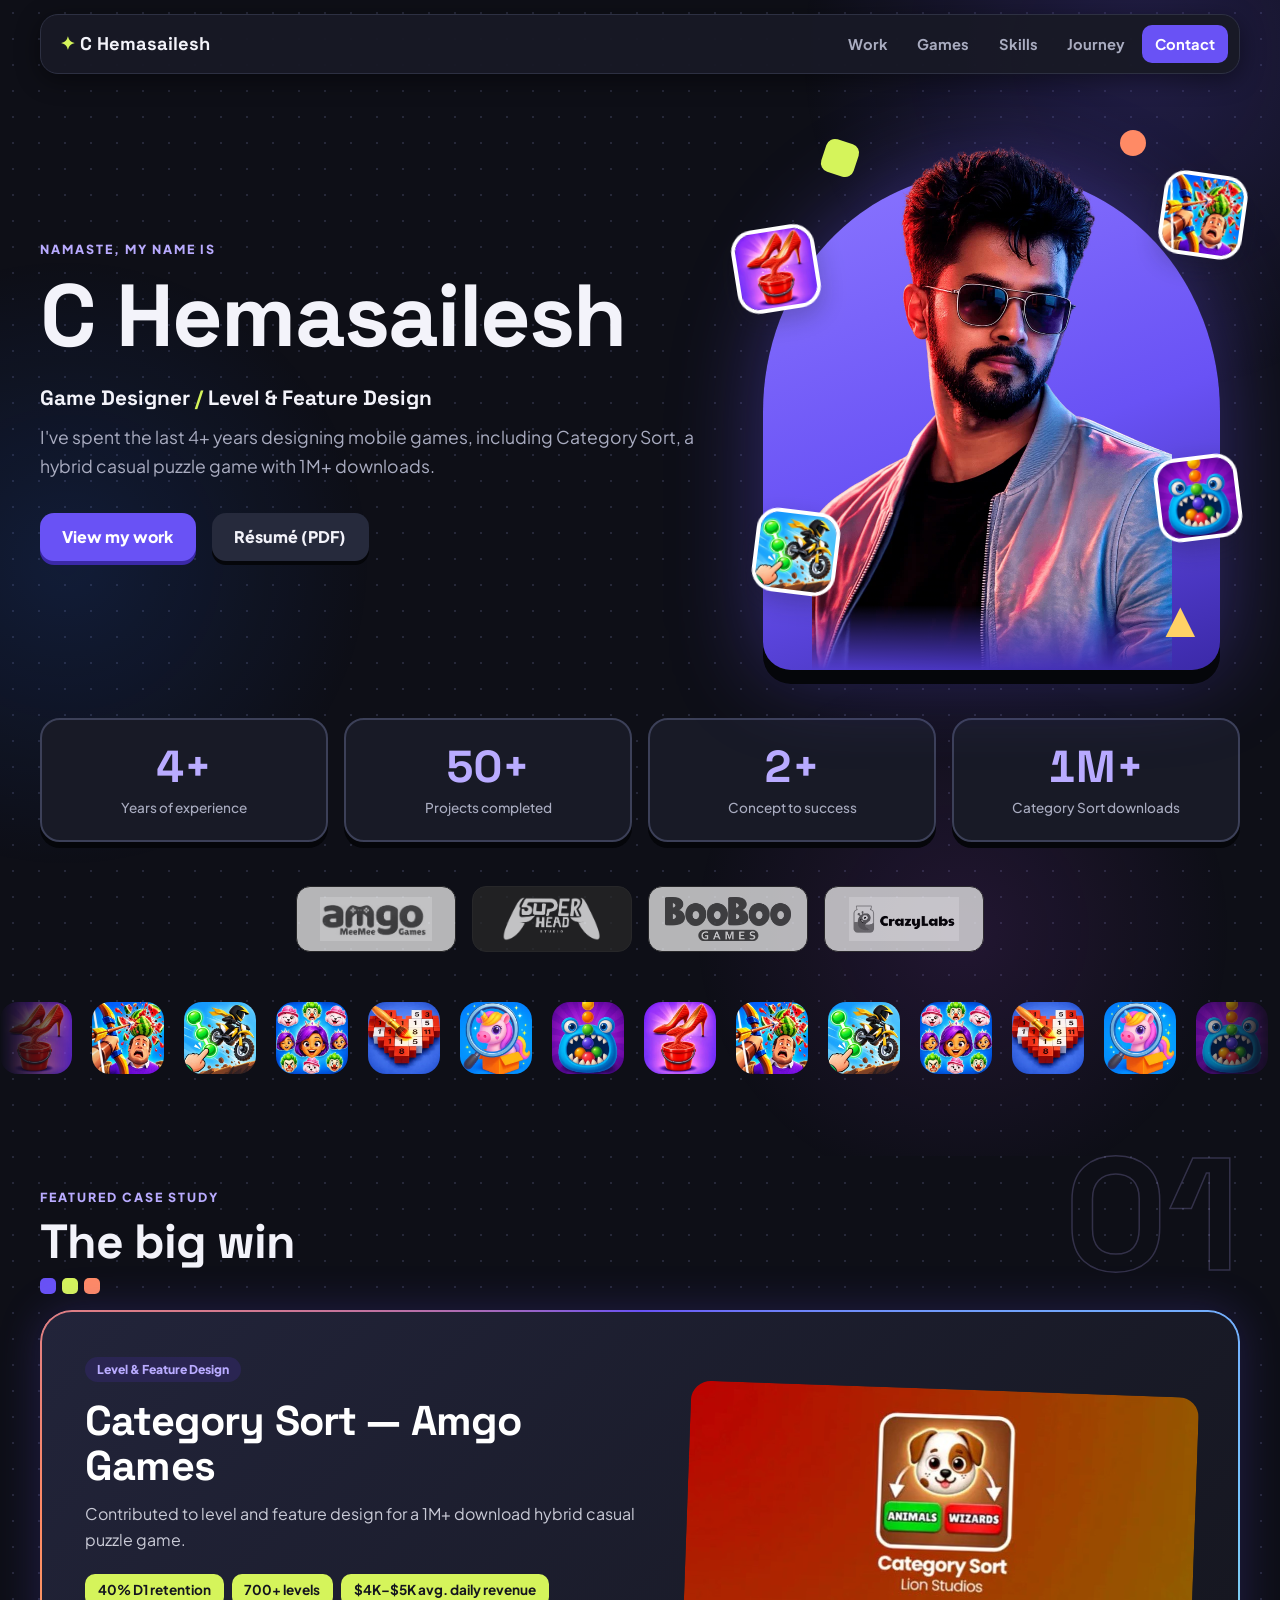
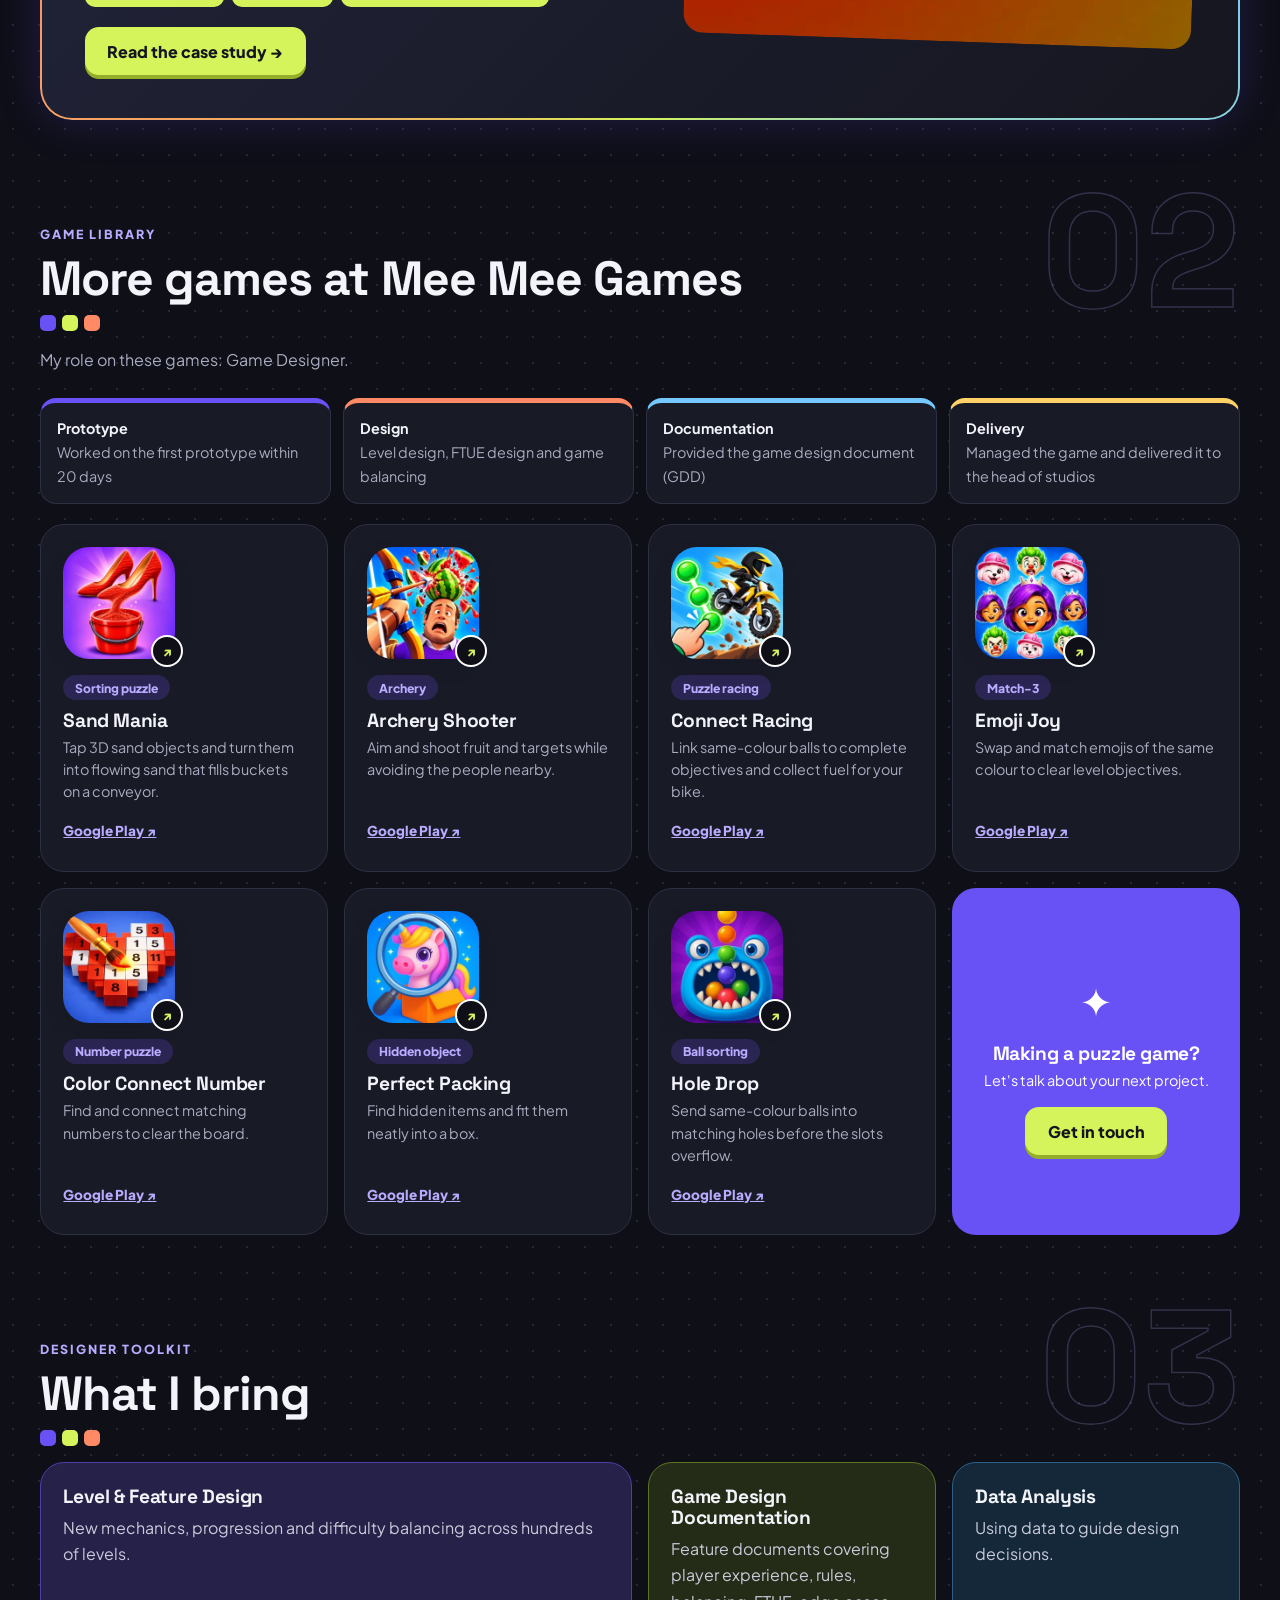
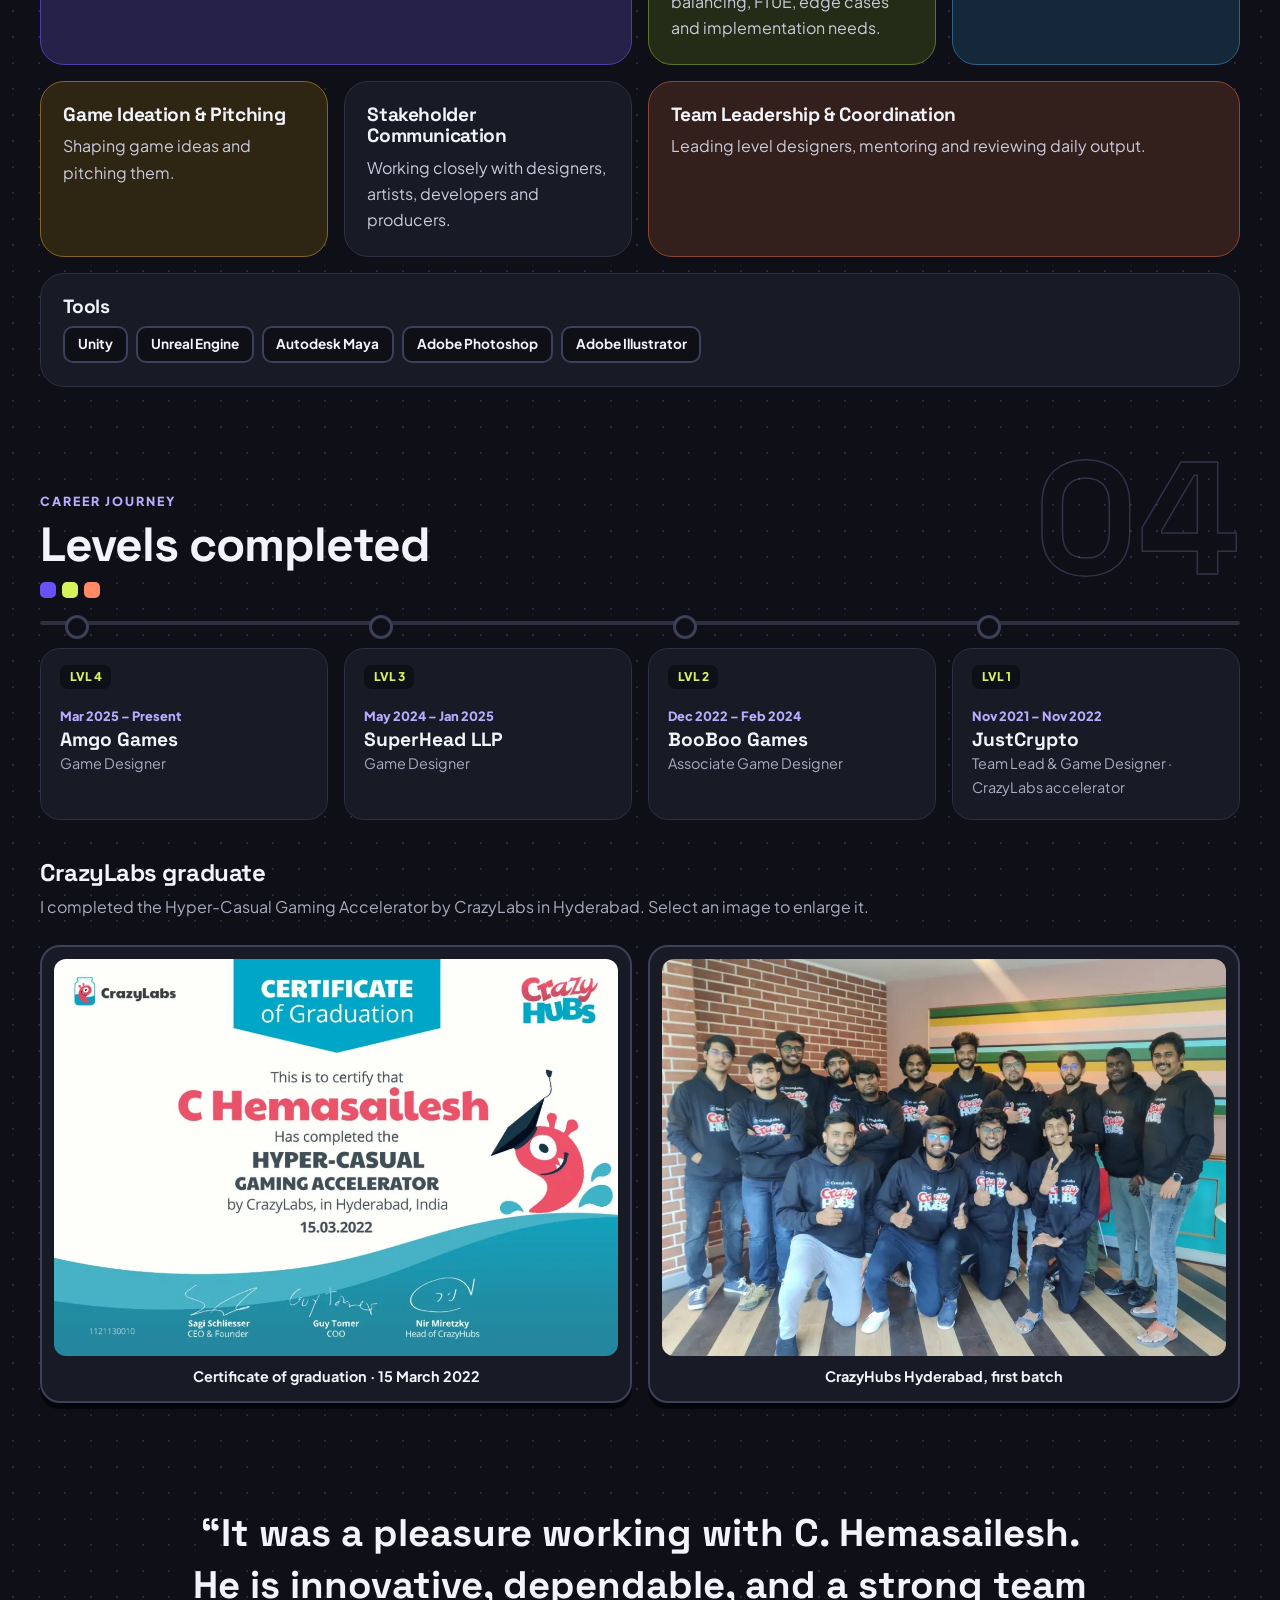
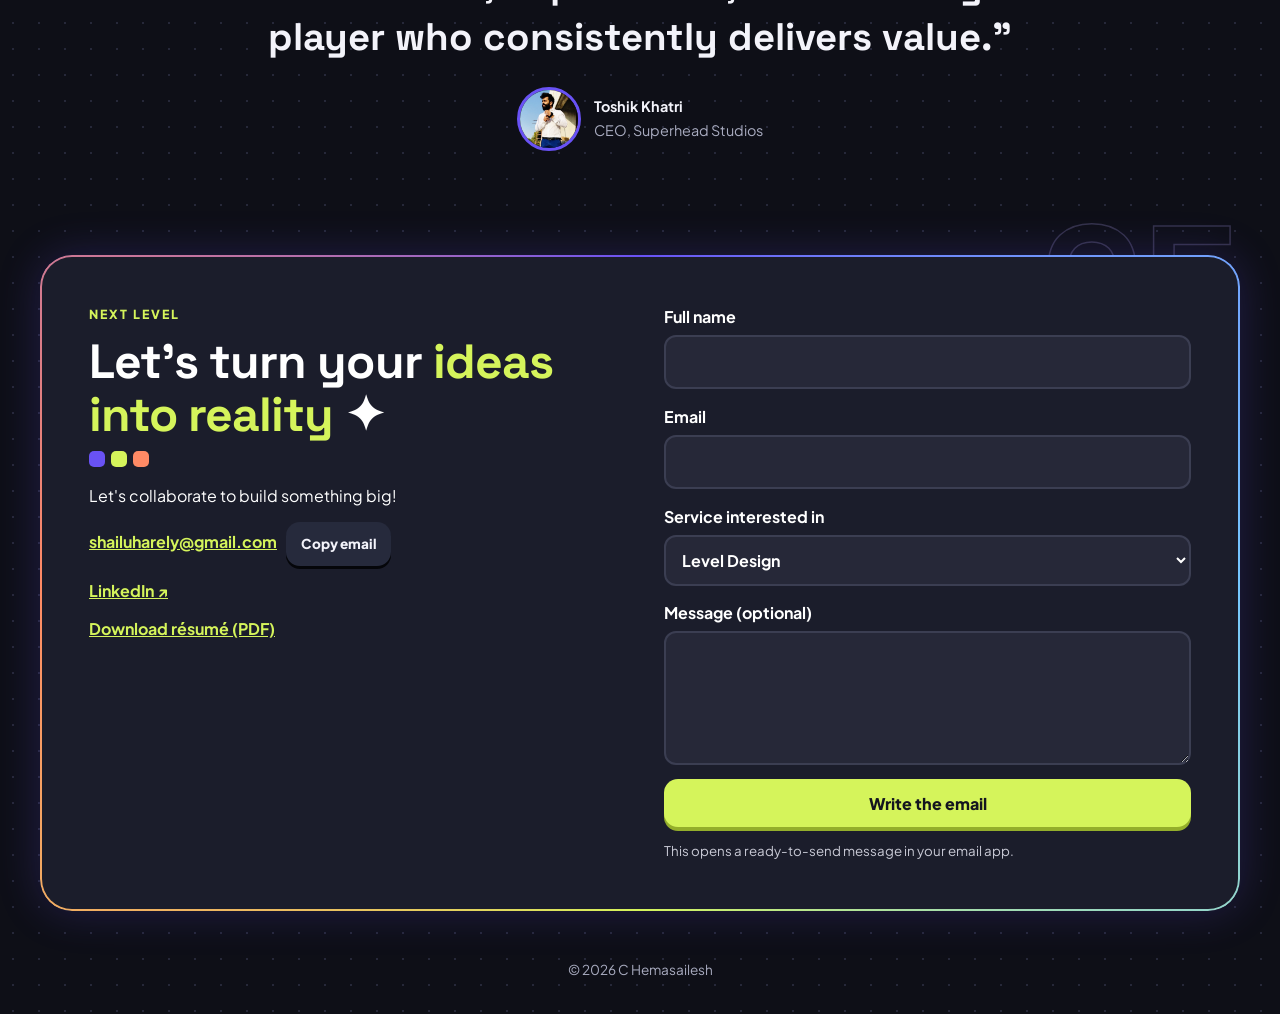
==== commit 4796dac6: "Rebuild resume and add ten portfolio upgrades Co-Authored-By: Claude Sonnet 5.5 <noreply@anthropic.c" ====
--- a/index.html
+++ b/index.html
@@ -14,9 +14,9 @@
   <link rel="preload" as="image" href="assets/portrait.webp" fetchpriority="high">
   <link href="https://fonts.googleapis.com/css2?family=Plus+Jakarta+Sans:wght@400;500;700;800&family=Space+Grotesk:wght@700&display=swap" rel="stylesheet">
   <meta name="theme-color" content="#0E0F17">
-  <link rel="stylesheet" href="styles.css?v=9">
+  <link rel="stylesheet" href="styles.css?v=11">
   <script>document.documentElement.classList.add('js')</script>
-  <script src="main.js?v=9" defer></script>
+  <script src="main.js?v=11" defer></script>
 </head>
 <body>
 <a class="skip" href="#main">Skip to content</a>
@@ -207,7 +207,7 @@
         <p class="eyebrow">Next level</p>
         <h2>Let's turn your <em>ideas into reality</em> ✦</h2>
         <p>Let's collaborate to build something big!</p>
-        <p><a href="mailto:shailuharely@gmail.com">shailuharely@gmail.com</a></p>
+        <p><a href="mailto:shailuharely@gmail.com">shailuharely@gmail.com</a> <button type="button" class="btn ghost small copy-email" data-email="shailuharely@gmail.com">Copy email</button></p>
         <p><a href="https://www.linkedin.com/in/hemasailesh/" target="_blank" rel="noopener">LinkedIn ↗</a></p>
         <p><a href="assets/C-Hemasailesh-Resume.pdf" download>Download résumé (PDF)</a></p>
       </div>
--- a/styles.css
+++ b/styles.css
@@ -313,3 +313,81 @@
 
 /* Tap pop pieces */
 .pop-piece{position:fixed;width:10px;height:10px;pointer-events:none;z-index:40}
+
+/* 1. Results first */
+.wins{list-style:none;display:grid;grid-template-columns:repeat(3,1fr);gap:.75rem;margin-top:1.75rem}
+.wins li{background:linear-gradient(160deg,#2A2552,#181A26);border:1px solid #4B3FA8;border-radius:20px;padding:1.1rem .75rem;text-align:center}
+.wins strong{display:block;font:700 clamp(1.6rem,6vw,3rem)/1.1 "Space Grotesk",sans-serif;color:var(--lime)}
+.wins span{display:block;font-size:.85rem;color:var(--muted)}
+
+/* 2. Jump links that follow the reader */
+.jump{position:sticky;top:86px;z-index:12;display:flex;gap:.35rem;overflow-x:auto;margin:1.25rem 0;padding:.4rem;background:var(--panel);border:1px solid var(--edge);border-radius:14px;box-shadow:0 8px 22px rgba(0,0,0,.45)}
+.jump a{flex:1;white-space:nowrap;text-align:center;text-decoration:none;color:var(--muted);font-weight:800;font-size:.85rem;padding:.55rem .8rem;border-radius:10px;transition:background .2s,color .2s}
+.jump a:hover{color:var(--ink)}
+.jump a.active{background:var(--primary);color:#fff}
+/* The page already pads anchors by 90px, so only the jump bar needs extra room */
+.case [id]{scroll-margin-top:65px}
+
+/* 3. Problem, action, result */
+.flow{list-style:none;display:grid;grid-template-columns:repeat(3,1fr);gap:1.4rem;margin-top:1.1rem}
+.flow li{position:relative;background:var(--canvas);border:1px solid var(--edge);border-radius:14px;padding:.7rem .85rem;font-size:.9rem;line-height:1.45}
+.flow b{display:block;font-size:.7rem;letter-spacing:.12em;text-transform:uppercase;color:var(--depth)}
+.flow li:not(:last-child)::after{content:"→";position:absolute;right:-1.1rem;top:50%;translate:0 -50%;color:var(--lime);font-weight:800}
+.flow li:last-child{border-color:var(--lime)}
+.flow.lit li{animation:flowin .5s var(--ease) both}
+.flow.lit li:nth-child(2){animation-delay:.16s}
+.flow.lit li:nth-child(3){animation-delay:.32s}
+@keyframes flowin{from{opacity:.25;transform:translateY(12px)}}
+
+/* 4. Closing panel */
+.next-step{margin-top:3.5rem;text-align:center;border:1px solid var(--edge);border-radius:28px;padding:2rem 1.25rem;background:radial-gradient(circle at 50% 0,rgba(105,82,245,.35),transparent 65%),var(--panel)}
+.next-title{font:700 clamp(1.5rem,4vw,2.2rem)/1.2 "Space Grotesk",sans-serif}
+.next-step .actions{justify-content:center;margin-top:1.25rem}
+
+/* 5. Scrolling game icons */
+.strip{overflow:hidden;margin-top:2.5rem;padding:.6rem 0;-webkit-mask-image:linear-gradient(90deg,transparent,#000 8%,#000 92%,transparent);mask-image:linear-gradient(90deg,transparent,#000 8%,#000 92%,transparent)}
+.strip-track{display:flex;width:max-content;animation:slide 60s linear infinite}
+.strip-icon{margin-right:1.25rem;border-radius:18px;transition:transform .2s var(--ease)}
+.strip-icon img{width:72px;height:72px;border-radius:18px}
+.strip-icon:hover,.strip-icon:focus-visible{transform:translateY(-6px) scale(1.08)}
+.strip:hover .strip-track,.strip:focus-within .strip-track,.strip.resting .strip-track{animation-play-state:paused}
+@keyframes slide{to{transform:translateX(-50%)}}
+
+/* 6. 3D card tilt */
+.games .card.in:hover{transform:perspective(800px) translateY(-6px) rotateX(var(--rx,0deg)) rotateY(var(--ry,0deg))}
+
+/* 7. Large faint section numbers */
+main:not(.case){counter-reset:chapter}
+#work,#games,#about,#journey,#contact{position:relative;counter-increment:chapter}
+#work::after,#games::after,#about::after,#journey::after,#contact::after{content:"0" counter(chapter);position:absolute;right:0;top:3.25rem;z-index:-1;pointer-events:none;font:700 clamp(4.5rem,13vw,10rem)/1 "Space Grotesk",sans-serif;color:transparent;-webkit-text-stroke:1.5px rgba(185,171,255,.22)}
+
+/* 8. Copy email */
+.copy-email{vertical-align:middle}
+.contact .copy-email{margin-left:.4rem}
+
+/* 9. Back to top ring */
+.to-top{position:fixed;right:16px;bottom:16px;z-index:25;width:52px;height:52px;border:0;border-radius:50%;background:var(--panel);color:var(--ink);font-size:1.2rem;font-weight:800;cursor:pointer;box-shadow:0 8px 22px rgba(0,0,0,.55);opacity:0;visibility:hidden;transform:translateY(12px);transition:.25s var(--ease)}
+.to-top.visible{opacity:1;visibility:visible;transform:none}
+.to-top svg{position:absolute;inset:4px;width:44px;height:44px;rotate:-90deg}
+.to-top circle{fill:none;stroke:var(--edge);stroke-width:3}
+.to-top .ring{stroke:var(--lime);stroke-dasharray:100;stroke-dashoffset:calc(100 - var(--done,0));stroke-linecap:round}
+
+/* 10. Smooth page changes and image zoom */
+@view-transition{navigation:auto}
+dialog[open]{animation:zoomin .3s var(--ease)}
+@keyframes zoomin{from{opacity:0;transform:scale(.9)}}
+
+@media (max-width:640px){
+  .wins{gap:.4rem}.wins li{padding:.8rem .35rem}.wins span{font-size:.72rem}
+  .jump{top:84px;gap:.15rem;padding:.3rem}
+  .jump a{padding:.55rem .25rem;font-size:.72rem}
+  .flow{grid-template-columns:1fr;gap:1.4rem}
+  .flow li:not(:last-child)::after{content:"↓";right:auto;left:50%;top:auto;bottom:-1.35rem;translate:-50% 0}
+  .strip-icon img{width:60px;height:60px}
+  .contact .copy-email{margin:.5rem 0 0}
+}
+@media (prefers-reduced-motion:reduce){
+  @view-transition{navigation:none}
+  .strip{-webkit-mask-image:none;mask-image:none;overflow-x:auto}
+  .strip-icon[aria-hidden]{display:none}
+}
